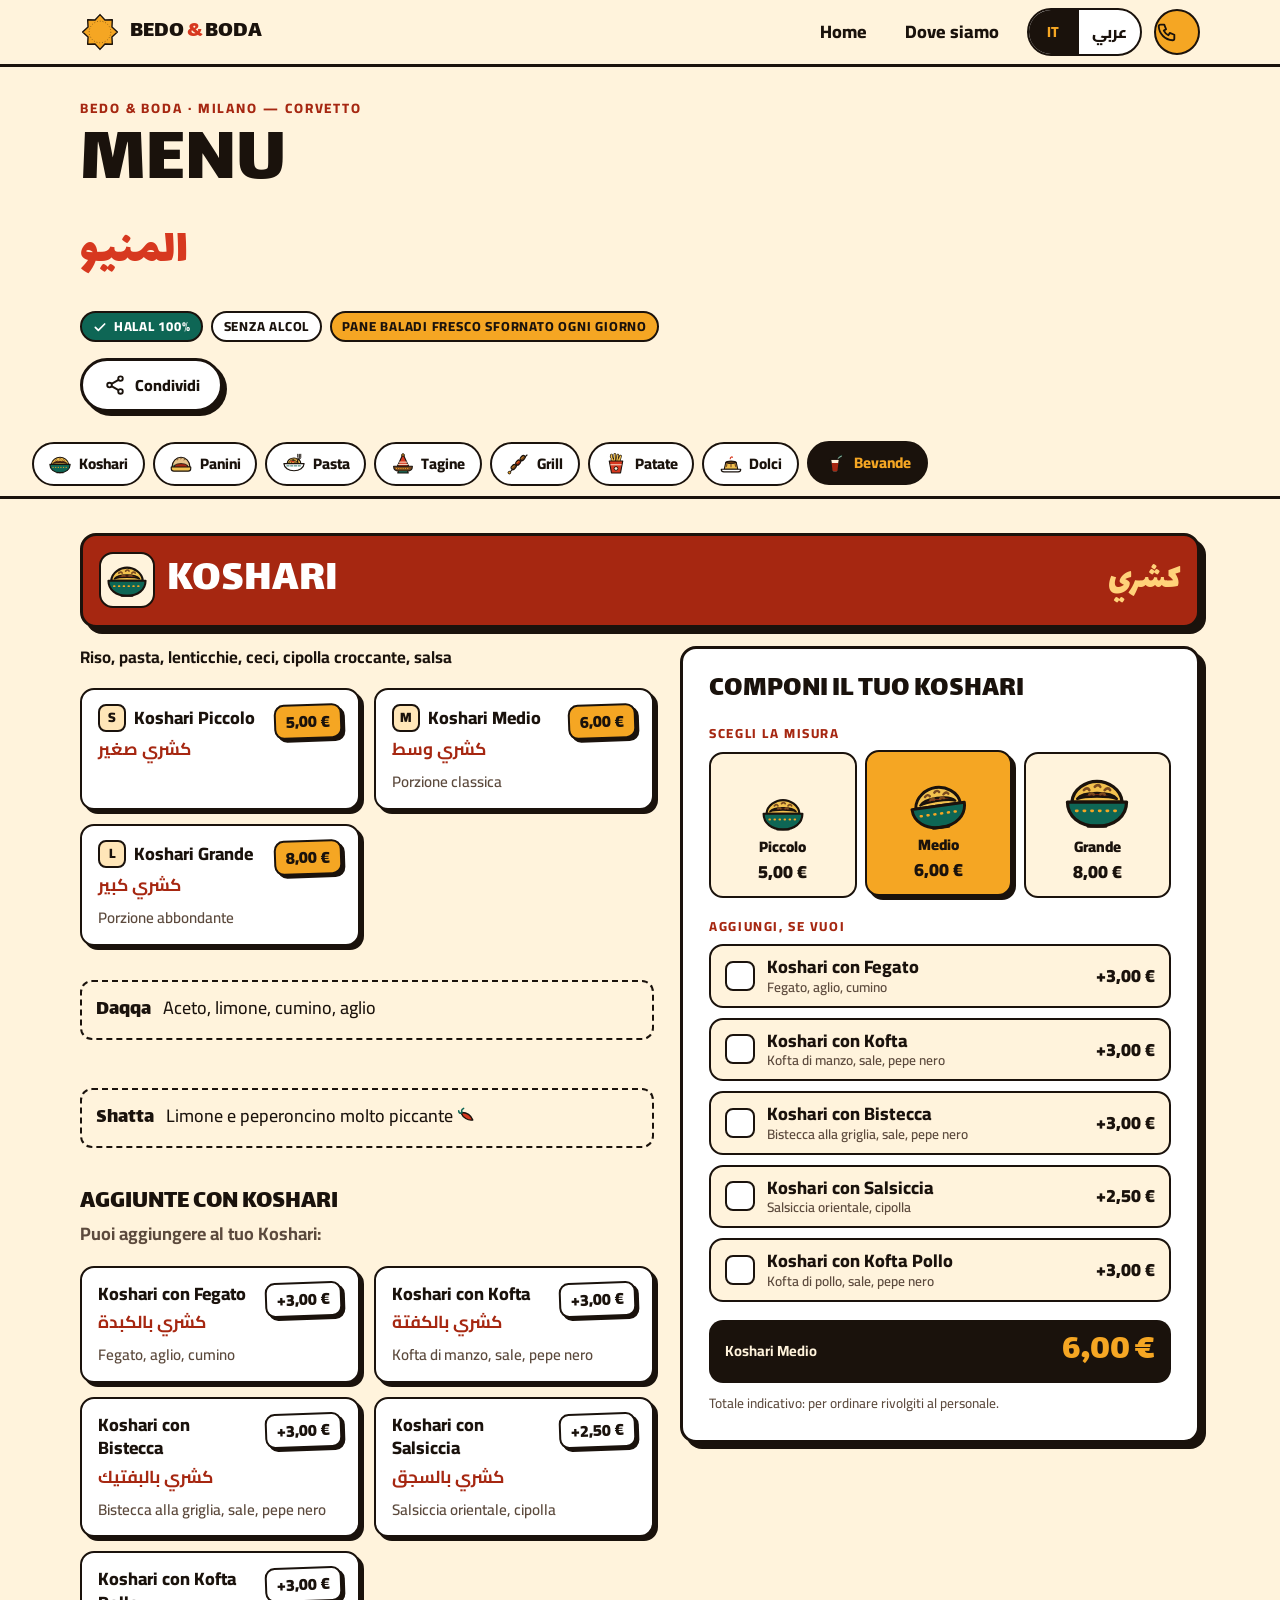
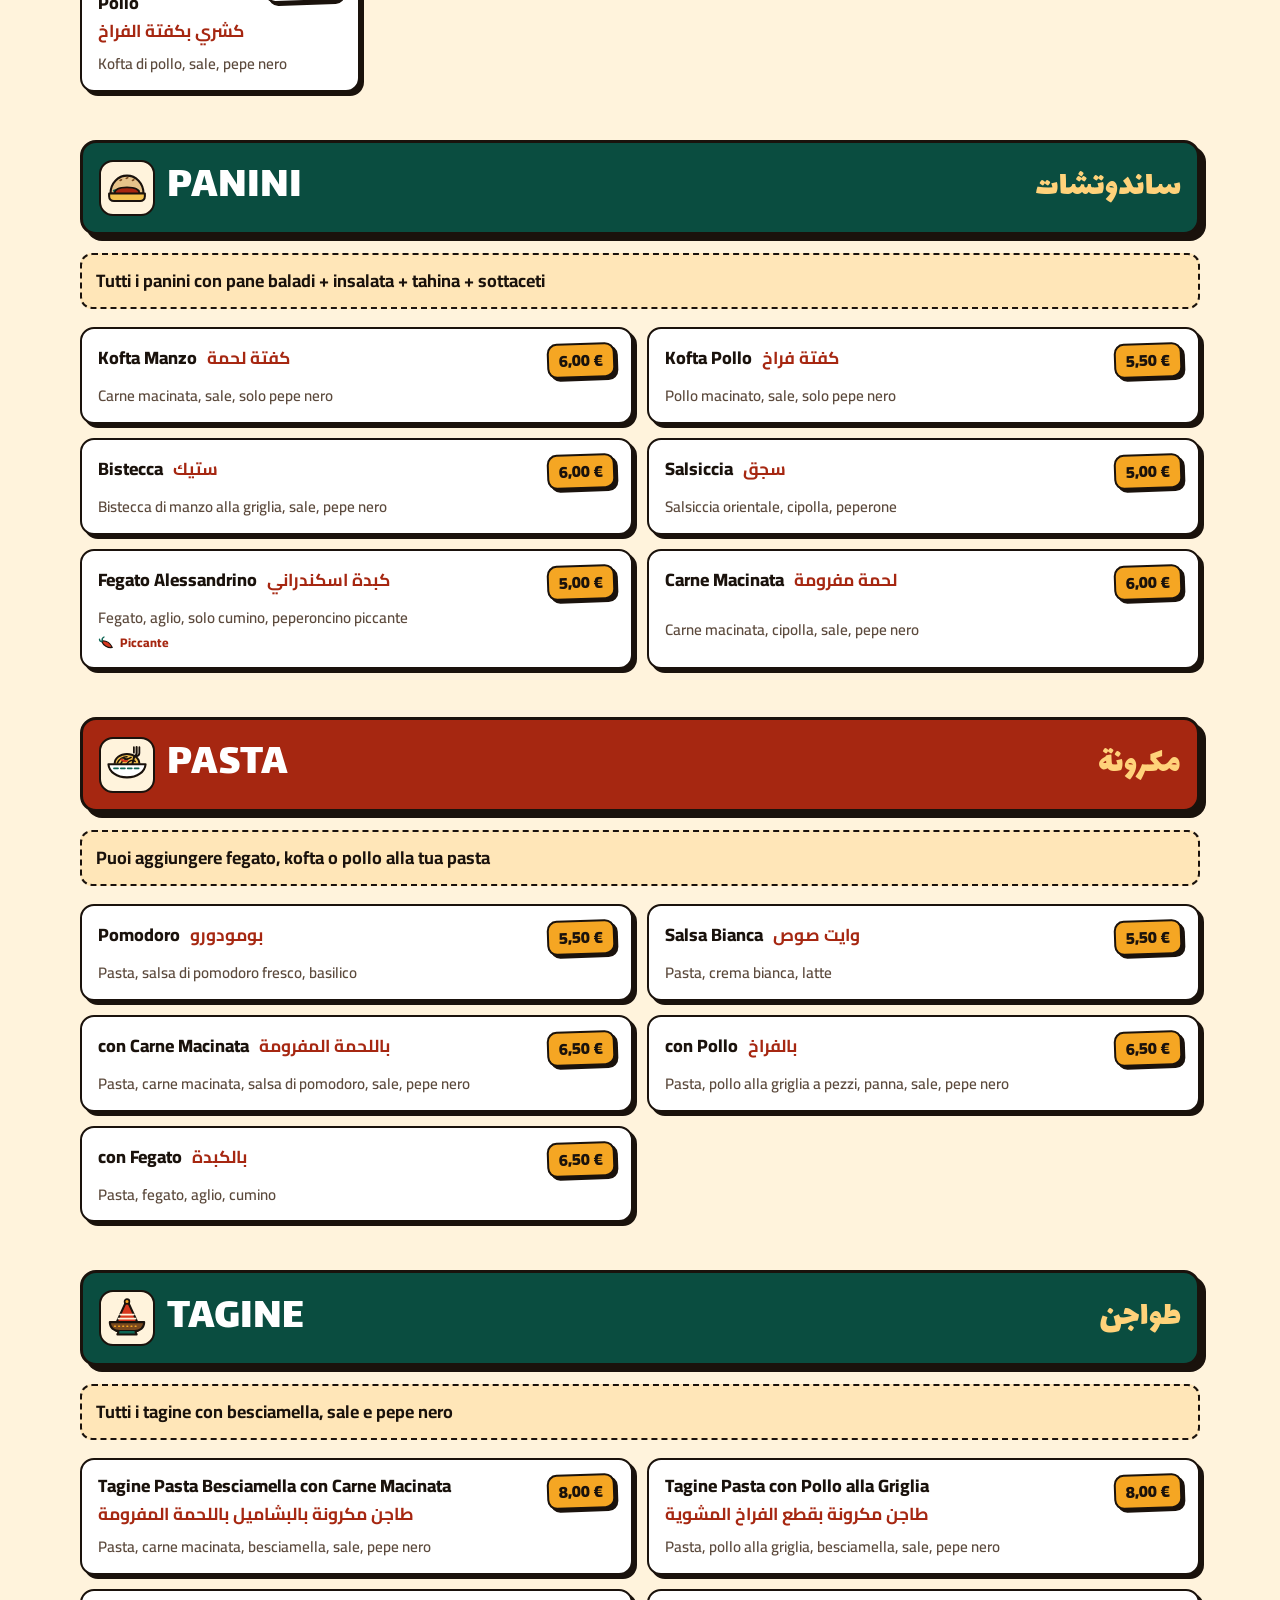
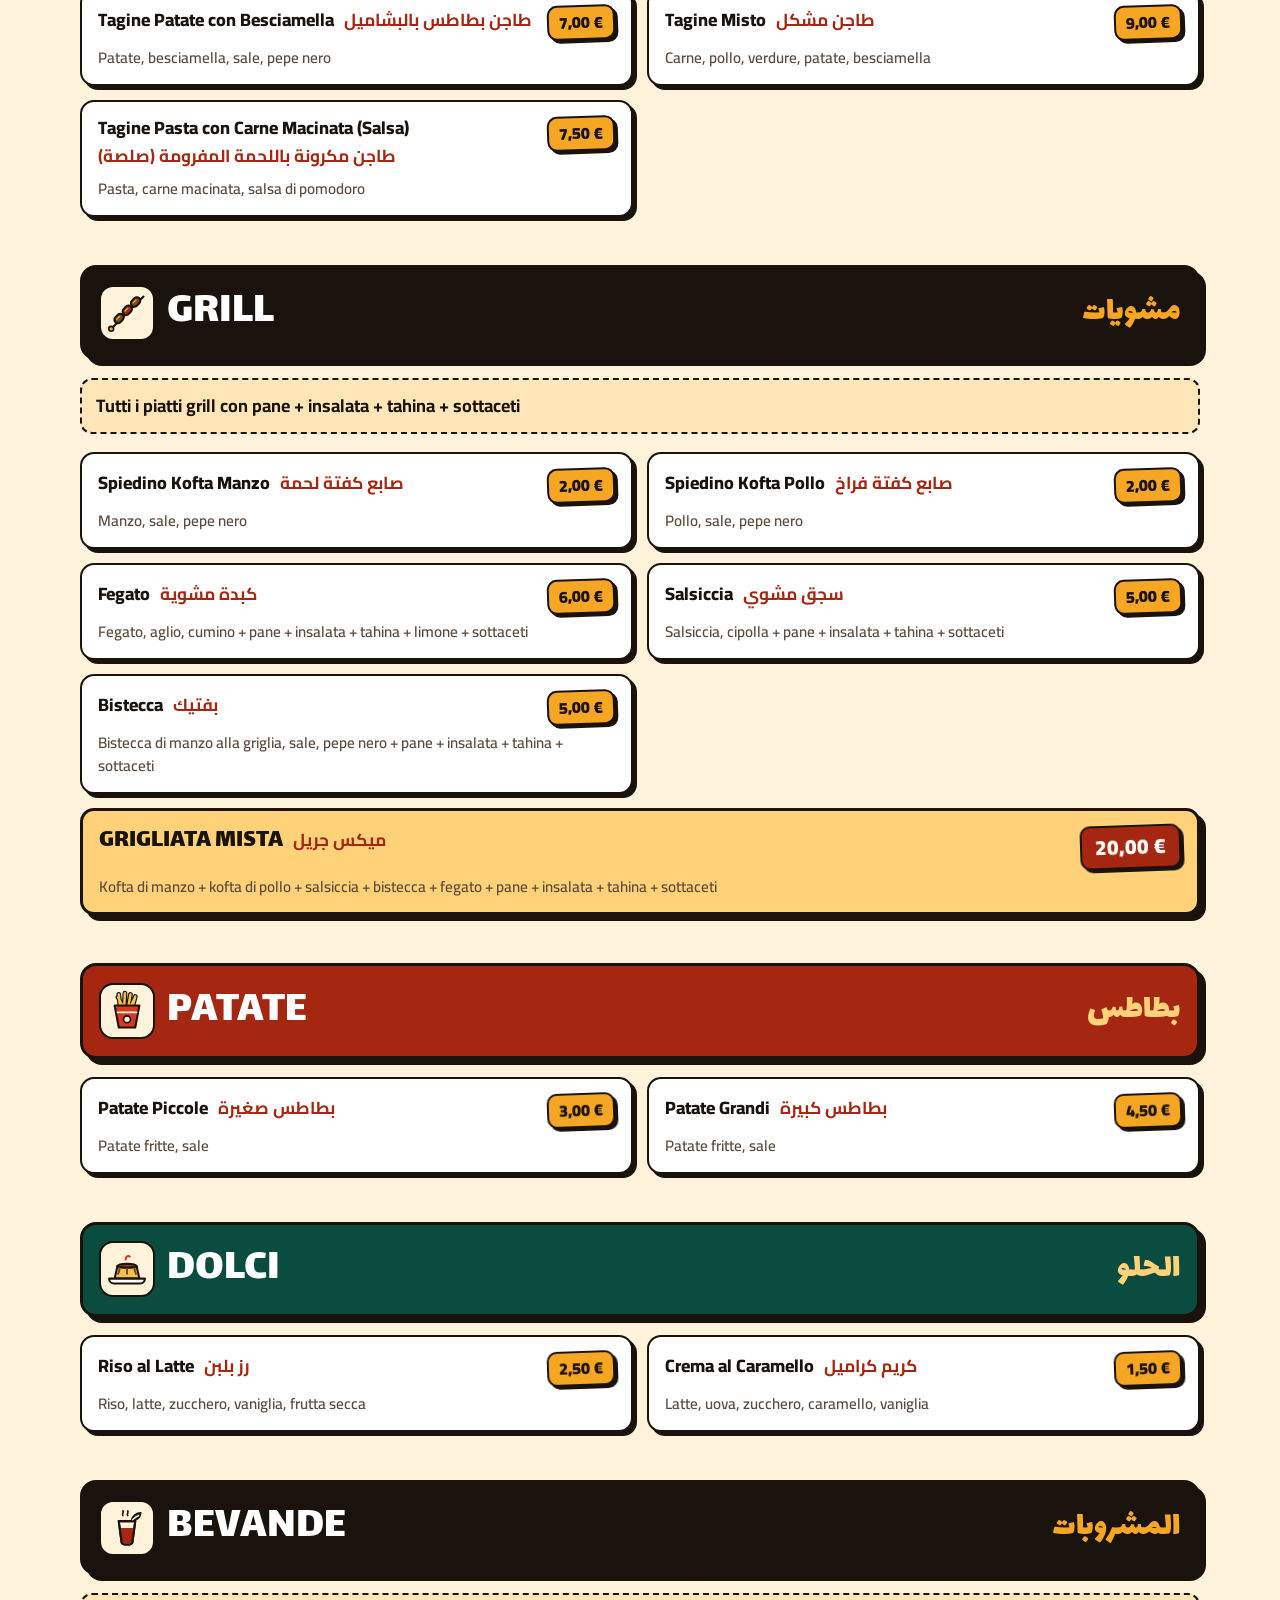
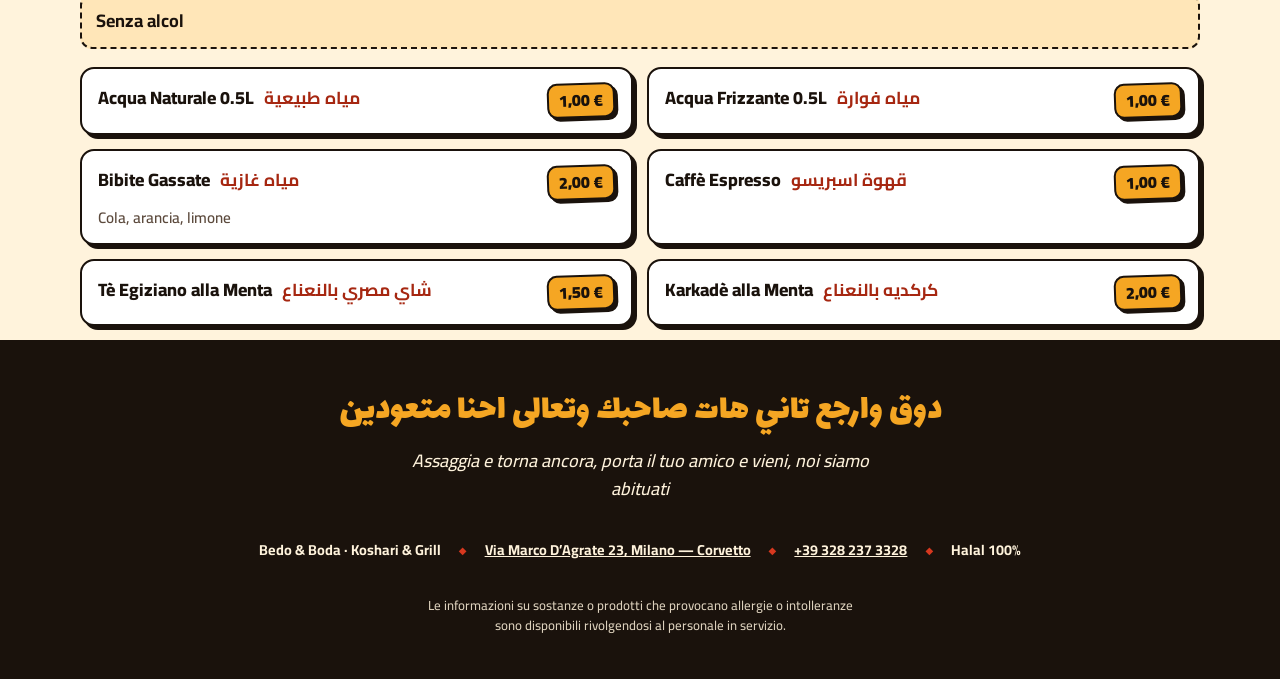
==== menu/index.html @ c7bbe5ae "Sito Bedo & Boda: home e menu digitale IT/AR Co-Authored-By: Claude Opus 5.5 <noreply@anthropic.com>" ====
<!doctype html>
<html lang="it" dir="ltr" data-titolo-it="Menu — Bedo &amp; Boda · Koshari &amp; Grill" data-titolo-ar="المنيو — Bedo &amp; Boda">
<head>
<meta charset="utf-8">
<meta name="viewport" content="width=device-width, initial-scale=1, viewport-fit=cover">
<title>Menu — Bedo &amp; Boda · Koshari &amp; Grill</title>
<meta name="description" content="Menu completo di Bedo &amp; Boda (Milano Corvetto) in italiano e arabo: koshari, panini, pasta, tagine, grill, dolci e bevande con i prezzi.">
<link rel="canonical" href="https://claudiuszy686.github.io/bedo-boda/menu/">
<meta name="theme-color" content="#FFF3DC">
<meta property="og:type" content="website">
<meta property="og:site_name" content="Bedo &amp; Boda">
<meta property="og:title" content="Menu — Bedo &amp; Boda · Koshari &amp; Grill">
<meta property="og:description" content="Menu completo di Bedo &amp; Boda (Milano Corvetto) in italiano e arabo: koshari, panini, pasta, tagine, grill, dolci e bevande con i prezzi.">
<meta property="og:url" content="https://claudiuszy686.github.io/bedo-boda/menu/">
<meta property="og:image" content="https://claudiuszy686.github.io/bedo-boda/assets/img/condivisione.png">
<meta property="og:image:width" content="1200">
<meta property="og:image:height" content="630">
<meta property="og:locale" content="it_IT">
<meta property="og:locale:alternate" content="ar_EG">
<meta name="twitter:card" content="summary_large_image">
<link rel="icon" href="../assets/img/favicon.svg" type="image/svg+xml">
<link rel="apple-touch-icon" href="../assets/img/apple-touch-icon.png">
<link rel="preload" href="../assets/font/lalezar-latin-400.woff2" as="font" type="font/woff2" crossorigin>
<link rel="preload" href="../assets/font/cairo-latin-400-900.woff2" as="font" type="font/woff2" crossorigin>
<link rel="stylesheet" href="../assets/css/font.css">
<link rel="stylesheet" href="../assets/css/stile.css">
<script>(function(d){var h=d.documentElement,l=null;try{l=new URLSearchParams(location.search).get('lang')}catch(e){}if(l!=='ar'&&l!=='it'){try{l=localStorage.getItem('bb-lingua')}catch(e){}}if(l!=='ar'&&l!=='it'){l=(navigator.language||'').slice(0,2)==='ar'?'ar':'it'}h.lang=l;h.dir=l==='ar'?'rtl':'ltr';if(!(window.matchMedia&&matchMedia('(prefers-reduced-motion: reduce)').matches)&&'IntersectionObserver' in window){h.classList.add('js-anim');setTimeout(function(){if(!window.__bbOk)h.classList.remove('js-anim')},2500)}})(document);</script>
<script src="../assets/js/sito.js" defer></script>
<script type="application/ld+json">{"@context":"https://schema.org","@type":"Menu","name":"Menu Bedo & Boda","url":"https://claudiuszy686.github.io/bedo-boda/menu/","inLanguage":["it","ar"],"hasMenuSection":[{"@type":"MenuSection","name":"Koshari","hasMenuItem":[{"@type":"MenuItem","name":"Koshari Piccolo","alternateName":"كشري صغير","suitableForDiet":"https://schema.org/HalalDiet","offers":{"@type":"Offer","price":"5.00","priceCurrency":"EUR"}},{"@type":"MenuItem","name":"Koshari Medio","alternateName":"كشري وسط","description":"Porzione classica","suitableForDiet":"https://schema.org/HalalDiet","offers":{"@type":"Offer","price":"6.00","priceCurrency":"EUR"}},{"@type":"MenuItem","name":"Koshari Grande","alternateName":"كشري كبير","description":"Porzione abbondante","suitableForDiet":"https://schema.org/HalalDiet","offers":{"@type":"Offer","price":"8.00","priceCurrency":"EUR"}},{"@type":"MenuItem","name":"Koshari con Fegato","alternateName":"كشري بالكبدة","description":"Fegato, aglio, cumino","suitableForDiet":"https://schema.org/HalalDiet","offers":{"@type":"Offer","price":"3.00","priceCurrency":"EUR"}},{"@type":"MenuItem","name":"Koshari con Kofta","alternateName":"كشري بالكفتة","description":"Kofta di manzo, sale, pepe nero","suitableForDiet":"https://schema.org/HalalDiet","offers":{"@type":"Offer","price":"3.00","priceCurrency":"EUR"}},{"@type":"MenuItem","name":"Koshari con Bistecca","alternateName":"كشري بالبفتيك","description":"Bistecca alla griglia, sale, pepe nero","suitableForDiet":"https://schema.org/HalalDiet","offers":{"@type":"Offer","price":"3.00","priceCurrency":"EUR"}},{"@type":"MenuItem","name":"Koshari con Salsiccia","alternateName":"كشري بالسجق","description":"Salsiccia orientale, cipolla","suitableForDiet":"https://schema.org/HalalDiet","offers":{"@type":"Offer","price":"2.50","priceCurrency":"EUR"}},{"@type":"MenuItem","name":"Koshari con Kofta Pollo","alternateName":"كشري بكفتة الفراخ","description":"Kofta di pollo, sale, pepe nero","suitableForDiet":"https://schema.org/HalalDiet","offers":{"@type":"Offer","price":"3.00","priceCurrency":"EUR"}}]},{"@type":"MenuSection","name":"Panini","hasMenuItem":[{"@type":"MenuItem","name":"Kofta Manzo","alternateName":"كفتة لحمة","description":"Carne macinata, sale, solo pepe nero","suitableForDiet":"https://schema.org/HalalDiet","offers":{"@type":"Offer","price":"6.00","priceCurrency":"EUR"}},{"@type":"MenuItem","name":"Kofta Pollo","alternateName":"كفتة فراخ","description":"Pollo macinato, sale, solo pepe nero","suitableForDiet":"https://schema.org/HalalDiet","offers":{"@type":"Offer","price":"5.50","priceCurrency":"EUR"}},{"@type":"MenuItem","name":"Bistecca","alternateName":"ستيك","description":"Bistecca di manzo alla griglia, sale, pepe nero","suitableForDiet":"https://schema.org/HalalDiet","offers":{"@type":"Offer","price":"6.00","priceCurrency":"EUR"}},{"@type":"MenuItem","name":"Salsiccia","alternateName":"سجق","description":"Salsiccia orientale, cipolla, peperone","suitableForDiet":"https://schema.org/HalalDiet","offers":{"@type":"Offer","price":"5.00","priceCurrency":"EUR"}},{"@type":"MenuItem","name":"Fegato Alessandrino","alternateName":"كبدة اسكندراني","description":"Fegato, aglio, solo cumino, peperoncino piccante","suitableForDiet":"https://schema.org/HalalDiet","offers":{"@type":"Offer","price":"5.00","priceCurrency":"EUR"}},{"@type":"MenuItem","name":"Carne Macinata","alternateName":"لحمة مفرومة","description":"Carne macinata, cipolla, sale, pepe nero","suitableForDiet":"https://schema.org/HalalDiet","offers":{"@type":"Offer","price":"6.00","priceCurrency":"EUR"}}]},{"@type":"MenuSection","name":"Pasta","hasMenuItem":[{"@type":"MenuItem","name":"Pomodoro","alternateName":"بومودورو","description":"Pasta, salsa di pomodoro fresco, basilico","suitableForDiet":"https://schema.org/HalalDiet","offers":{"@type":"Offer","price":"5.50","priceCurrency":"EUR"}},{"@type":"MenuItem","name":"Salsa Bianca","alternateName":"وايت صوص","description":"Pasta, crema bianca, latte","suitableForDiet":"https://schema.org/HalalDiet","offers":{"@type":"Offer","price":"5.50","priceCurrency":"EUR"}},{"@type":"MenuItem","name":"con Carne Macinata","alternateName":"باللحمة المفرومة","description":"Pasta, carne macinata, salsa di pomodoro, sale, pepe nero","suitableForDiet":"https://schema.org/HalalDiet","offers":{"@type":"Offer","price":"6.50","priceCurrency":"EUR"}},{"@type":"MenuItem","name":"con Pollo","alternateName":"بالفراخ","description":"Pasta, pollo alla griglia a pezzi, panna, sale, pepe nero","suitableForDiet":"https://schema.org/HalalDiet","offers":{"@type":"Offer","price":"6.50","priceCurrency":"EUR"}},{"@type":"MenuItem","name":"con Fegato","alternateName":"بالكبدة","description":"Pasta, fegato, aglio, cumino","suitableForDiet":"https://schema.org/HalalDiet","offers":{"@type":"Offer","price":"6.50","priceCurrency":"EUR"}}]},{"@type":"MenuSection","name":"Tagine","hasMenuItem":[{"@type":"MenuItem","name":"Tagine Pasta Besciamella con Carne Macinata","alternateName":"طاجن مكرونة بالبشاميل باللحمة المفرومة","description":"Pasta, carne macinata, besciamella, sale, pepe nero","suitableForDiet":"https://schema.org/HalalDiet","offers":{"@type":"Offer","price":"8.00","priceCurrency":"EUR"}},{"@type":"MenuItem","name":"Tagine Pasta con Pollo alla Griglia","alternateName":"طاجن مكرونة بقطع الفراخ المشوية","description":"Pasta, pollo alla griglia, besciamella, sale, pepe nero","suitableForDiet":"https://schema.org/HalalDiet","offers":{"@type":"Offer","price":"8.00","priceCurrency":"EUR"}},{"@type":"MenuItem","name":"Tagine Patate con Besciamella","alternateName":"طاجن بطاطس بالبشاميل","description":"Patate, besciamella, sale, pepe nero","suitableForDiet":"https://schema.org/HalalDiet","offers":{"@type":"Offer","price":"7.00","priceCurrency":"EUR"}},{"@type":"MenuItem","name":"Tagine Misto","alternateName":"طاجن مشكل","description":"Carne, pollo, verdure, patate, besciamella","suitableForDiet":"https://schema.org/HalalDiet","offers":{"@type":"Offer","price":"9.00","priceCurrency":"EUR"}},{"@type":"MenuItem","name":"Tagine Pasta con Carne Macinata (Salsa)","alternateName":"طاجن مكرونة باللحمة المفرومة (صلصة)","description":"Pasta, carne macinata, salsa di pomodoro","suitableForDiet":"https://schema.org/HalalDiet","offers":{"@type":"Offer","price":"7.50","priceCurrency":"EUR"}}]},{"@type":"MenuSection","name":"Grill","hasMenuItem":[{"@type":"MenuItem","name":"Spiedino Kofta Manzo","alternateName":"صابع كفتة لحمة","description":"Manzo, sale, pepe nero","suitableForDiet":"https://schema.org/HalalDiet","offers":{"@type":"Offer","price":"2.00","priceCurrency":"EUR"}},{"@type":"MenuItem","name":"Spiedino Kofta Pollo","alternateName":"صابع كفتة فراخ","description":"Pollo, sale, pepe nero","suitableForDiet":"https://schema.org/HalalDiet","offers":{"@type":"Offer","price":"2.00","priceCurrency":"EUR"}},{"@type":"MenuItem","name":"Fegato","alternateName":"كبدة مشوية","description":"Fegato, aglio, cumino + pane + insalata + tahina + limone + sottaceti","suitableForDiet":"https://schema.org/HalalDiet","offers":{"@type":"Offer","price":"6.00","priceCurrency":"EUR"}},{"@type":"MenuItem","name":"Salsiccia","alternateName":"سجق مشوي","description":"Salsiccia, cipolla + pane + insalata + tahina + sottaceti","suitableForDiet":"https://schema.org/HalalDiet","offers":{"@type":"Offer","price":"5.00","priceCurrency":"EUR"}},{"@type":"MenuItem","name":"Bistecca","alternateName":"بفتيك","description":"Bistecca di manzo alla griglia, sale, pepe nero + pane + insalata + tahina + sottaceti","suitableForDiet":"https://schema.org/HalalDiet","offers":{"@type":"Offer","price":"5.00","priceCurrency":"EUR"}},{"@type":"MenuItem","name":"Grigliata Mista","alternateName":"ميكس جريل","description":"Kofta di manzo + kofta di pollo + salsiccia + bistecca + fegato + pane + insalata + tahina + sottaceti","suitableForDiet":"https://schema.org/HalalDiet","offers":{"@type":"Offer","price":"20.00","priceCurrency":"EUR"}}]},{"@type":"MenuSection","name":"Patate","hasMenuItem":[{"@type":"MenuItem","name":"Patate Piccole","alternateName":"بطاطس صغيرة","description":"Patate fritte, sale","suitableForDiet":"https://schema.org/HalalDiet","offers":{"@type":"Offer","price":"3.00","priceCurrency":"EUR"}},{"@type":"MenuItem","name":"Patate Grandi","alternateName":"بطاطس كبيرة","description":"Patate fritte, sale","suitableForDiet":"https://schema.org/HalalDiet","offers":{"@type":"Offer","price":"4.50","priceCurrency":"EUR"}}]},{"@type":"MenuSection","name":"Dolci","hasMenuItem":[{"@type":"MenuItem","name":"Riso al Latte","alternateName":"رز بلبن","description":"Riso, latte, zucchero, vaniglia, frutta secca","suitableForDiet":"https://schema.org/HalalDiet","offers":{"@type":"Offer","price":"2.50","priceCurrency":"EUR"}},{"@type":"MenuItem","name":"Crema al Caramello","alternateName":"كريم كراميل","description":"Latte, uova, zucchero, caramello, vaniglia","suitableForDiet":"https://schema.org/HalalDiet","offers":{"@type":"Offer","price":"1.50","priceCurrency":"EUR"}}]},{"@type":"MenuSection","name":"Bevande","hasMenuItem":[{"@type":"MenuItem","name":"Acqua Naturale 0.5L","alternateName":"مياه طبيعية","suitableForDiet":"https://schema.org/HalalDiet","offers":{"@type":"Offer","price":"1.00","priceCurrency":"EUR"}},{"@type":"MenuItem","name":"Acqua Frizzante 0.5L","alternateName":"مياه فوارة","suitableForDiet":"https://schema.org/HalalDiet","offers":{"@type":"Offer","price":"1.00","priceCurrency":"EUR"}},{"@type":"MenuItem","name":"Bibite Gassate","alternateName":"مياه غازية","description":"Cola, arancia, limone","suitableForDiet":"https://schema.org/HalalDiet","offers":{"@type":"Offer","price":"2.00","priceCurrency":"EUR"}},{"@type":"MenuItem","name":"Caffè Espresso","alternateName":"قهوة اسبريسو","suitableForDiet":"https://schema.org/HalalDiet","offers":{"@type":"Offer","price":"1.00","priceCurrency":"EUR"}},{"@type":"MenuItem","name":"Tè Egiziano alla Menta","alternateName":"شاي مصري بالنعناع","suitableForDiet":"https://schema.org/HalalDiet","offers":{"@type":"Offer","price":"1.50","priceCurrency":"EUR"}},{"@type":"MenuItem","name":"Karkadè alla Menta","alternateName":"كركديه بالنعناع","suitableForDiet":"https://schema.org/HalalDiet","offers":{"@type":"Offer","price":"2.00","priceCurrency":"EUR"}}]}]}</script>
</head>
<body>
<a class="salta" href="#contenuto"><span data-solo="it">Vai al contenuto</span><span data-solo="ar" lang="ar">انتقل للمحتوى</span></a>
<svg xmlns="http://www.w3.org/2000/svg" style="display:none" aria-hidden="true">
  <symbol id="i-ciotola" viewBox="0 0 64 64">
    <path d="M9 33c1-12 13-19 23-19s22 7 23 19z" fill="#F2C14E" stroke="#1A120C" stroke-width="3" stroke-linejoin="round"/>
    <path d="M14 30c5-7 31-7 36 0-7-3-29-3-36 0z" fill="#D7381F" stroke="#1A120C" stroke-width="2.4" stroke-linejoin="round"/>
    <path d="M20 22c2-2 4-2 5 0M30 19c2-2 4-2 5 0M39 22c2-2 4-2 5 0M25 26c1.5-1.5 3-1.5 4 0M35 26c1.5-1.5 3-1.5 4 0" fill="none" stroke="#7A4A1F" stroke-width="2.4" stroke-linecap="round"/>
    <path d="M5 33h54c0 13-11 22-27 22S5 46 5 33z" fill="#0E6655" stroke="#1A120C" stroke-width="3" stroke-linejoin="round"/>
    <path d="M13 41h38" stroke="#F5A623" stroke-width="2.6" stroke-linecap="round" stroke-dasharray="1 6"/>
    <path d="M24 55h16" stroke="#1A120C" stroke-width="3" stroke-linecap="round"/>
  </symbol>
  <symbol id="i-spiedino" viewBox="0 0 64 64">
    <path d="M8 56L56 8" stroke="#1A120C" stroke-width="3" stroke-linecap="round"/>
    <rect x="13" y="35" width="15" height="10" rx="5" transform="rotate(-45 20.5 40)" fill="#7A4A1F" stroke="#1A120C" stroke-width="3"/>
    <rect x="25" y="23" width="15" height="10" rx="5" transform="rotate(-45 32.5 28)" fill="#A62711" stroke="#1A120C" stroke-width="3"/>
    <rect x="37" y="11" width="15" height="10" rx="5" transform="rotate(-45 44.5 16)" fill="#7A4A1F" stroke="#1A120C" stroke-width="3"/>
    <path d="M17 41l4-4M29 29l4-4M41 17l4-4" stroke="#F5A623" stroke-width="2" stroke-linecap="round"/>
    <circle cx="9" cy="55" r="3.5" fill="#F5A623" stroke="#1A120C" stroke-width="2.4"/>
  </symbol>
  <symbol id="i-tagine" viewBox="0 0 64 64">
    <path d="M32 8c2 0 3 2 3 4l12 26H17l12-26c0-2 1-4 3-4z" fill="#D7381F" stroke="#1A120C" stroke-width="3" stroke-linejoin="round"/>
    <circle cx="32" cy="8" r="3.5" fill="#F5A623" stroke="#1A120C" stroke-width="2.4"/>
    <path d="M22 27h20M19.5 33h25" stroke="#FFF3DC" stroke-width="2.4" stroke-linecap="round"/>
    <path d="M7 38h50c0 8-6 13-14 13H21C13 51 7 46 7 38z" fill="#7A4A1F" stroke="#1A120C" stroke-width="3" stroke-linejoin="round"/>
    <path d="M14 44h36" stroke="#F5A623" stroke-width="2.4" stroke-linecap="round" stroke-dasharray="1 5"/>
    <path d="M20 51l-2 5h28l-2-5" fill="#0E6655" stroke="#1A120C" stroke-width="3" stroke-linejoin="round"/>
  </symbol>
  <symbol id="i-panino" viewBox="0 0 64 64">
    <path d="M8 40c0-15 11-26 24-26s24 11 24 26z" fill="#E6C38A" stroke="#1A120C" stroke-width="3" stroke-linejoin="round"/>
    <path d="M13 36c3-2 6 2 9 0s6 2 9 0 6 2 9 0 6 2 9 0" fill="none" stroke="#0E6655" stroke-width="3.2" stroke-linecap="round"/>
    <path d="M14 40c0-6 8-9 18-9s18 3 18 9" fill="#A62711" stroke="#1A120C" stroke-width="2.4"/>
    <path d="M6 40h52v4c0 4-3 7-7 7H13c-4 0-7-3-7-7z" fill="#F2C14E" stroke="#1A120C" stroke-width="3" stroke-linejoin="round"/>
    <path d="M22 21l2-1M31 18l2-1M40 21l2-1" stroke="#7A4A1F" stroke-width="2.4" stroke-linecap="round"/>
  </symbol>
  <symbol id="i-pasta" viewBox="0 0 64 64">
    <path d="M14 30c0-8 8-14 18-14s18 6 18 14" fill="#F2C14E" stroke="#1A120C" stroke-width="3"/>
    <path d="M18 29c3-6 8-9 14-9M23 30c2-4 6-6 10-6M32 30c3-5 9-6 12-3M27 22c4 2 8 1 11-1" fill="none" stroke="#1A120C" stroke-width="2.2" stroke-linecap="round"/>
    <path d="M24 24c2 2 5 3 8 2" fill="none" stroke="#D7381F" stroke-width="3" stroke-linecap="round"/>
    <path d="M46 6v9c0 2.5-1.6 4-3.5 4.5L40 30" fill="none" stroke="#1A120C" stroke-width="3" stroke-linecap="round" stroke-linejoin="round"/>
    <path d="M42 6v8M50 6v8.5c0 2.6-1.8 4.3-4 5" fill="none" stroke="#1A120C" stroke-width="2.6" stroke-linecap="round"/>
    <path d="M5 31h54c-1 11-12 19-27 19S6 42 5 31z" fill="#FFFFFF" stroke="#1A120C" stroke-width="3" stroke-linejoin="round"/>
    <path d="M13 37h38" stroke="#0E6655" stroke-width="2.4" stroke-linecap="round" stroke-dasharray="6 4"/>
  </symbol>
  <symbol id="i-patate" viewBox="0 0 64 64">
    <path d="M22 26l-2-18M28 25l1-19M34 25l3-17M40 26l4-15M26 26l-7-14M37 26l6-12" stroke="#1A120C" stroke-width="7" stroke-linecap="round"/>
    <path d="M22 26l-2-18M28 25l1-19M34 25l3-17M40 26l4-15M26 26l-7-14M37 26l6-12" stroke="#F2C14E" stroke-width="3.6" stroke-linecap="round"/>
    <path d="M14 24h36l-6 32H20z" fill="#D7381F" stroke="#1A120C" stroke-width="3" stroke-linejoin="round"/>
    <path d="M18 34h28" stroke="#FFF3DC" stroke-width="2.4" stroke-linecap="round"/>
    <circle cx="32" cy="44" r="5" fill="#FFF3DC" stroke="#1A120C" stroke-width="2.4"/>
  </symbol>
  <symbol id="i-dolce" viewBox="0 0 64 64">
    <path d="M14 46l4-18h28l4 18z" fill="#F2C14E" stroke="#1A120C" stroke-width="3" stroke-linejoin="round"/>
    <path d="M18 28c2-5 26-5 28 0-6 3-22 3-28 0z" fill="#7A4A1F" stroke="#1A120C" stroke-width="3" stroke-linejoin="round"/>
    <path d="M21 31c0 5-1 7-2 8M43 31c0 4 1 6 2 8M32 32v7" fill="none" stroke="#7A4A1F" stroke-width="3" stroke-linecap="round"/>
    <path d="M6 46h52c0 4-3 7-7 7H13c-4 0-7-3-7-7z" fill="#FFFFFF" stroke="#1A120C" stroke-width="3" stroke-linejoin="round"/>
    <path d="M30 18c0-4 4-6 6-4" fill="none" stroke="#D7381F" stroke-width="3" stroke-linecap="round"/>
  </symbol>
  <symbol id="i-te" viewBox="0 0 64 64">
    <path d="M20 22h24l-4 30c0 2-2 4-4 4h-8c-2 0-4-2-4-4z" fill="#FFF3DC" stroke="#1A120C" stroke-width="3" stroke-linejoin="round"/>
    <path d="M22 32h20l-2.6 19.5c-.3 1.5-1.6 2.5-3 2.5h-8.8c-1.4 0-2.7-1-3-2.5z" fill="#A62711"/>
    <path d="M20 22h24l-4 30c0 2-2 4-4 4h-8c-2 0-4-2-4-4z" fill="none" stroke="#1A120C" stroke-width="3" stroke-linejoin="round"/>
    <path d="M38 22c2-8 8-12 14-12-1 7-6 11-14 12z" fill="#0E6655" stroke="#1A120C" stroke-width="2.6" stroke-linejoin="round"/>
    <path d="M40 20c3-3 6-5 9-6" stroke="#FFF3DC" stroke-width="1.8" stroke-linecap="round"/>
    <path d="M26 14c-2-3 2-4 0-7M33 14c-2-3 2-4 0-7" fill="none" stroke="#1A120C" stroke-width="2.4" stroke-linecap="round"/>
  </symbol>
  <symbol id="i-pane" viewBox="0 0 64 64">
    <ellipse cx="32" cy="36" rx="25" ry="15" fill="#E6C38A" stroke="#1A120C" stroke-width="3"/>
    <path d="M13 32c6-8 32-8 38 0" fill="none" stroke="#B5651D" stroke-width="3" stroke-linecap="round"/>
    <path d="M20 38l2 1M29 41l2 1M38 38l2 1M44 42l2 1M24 44l2 1" stroke="#7A4A1F" stroke-width="2.6" stroke-linecap="round"/>
    <path d="M14 18c-1-3 2-4 1-7M22 15c-1-3 2-4 1-7" fill="none" stroke="#1A120C" stroke-width="2.4" stroke-linecap="round"/>
  </symbol>
  <symbol id="i-bibita" viewBox="0 0 64 64">
    <path d="M22 18h20l-3 38H25z" fill="#0E6655" stroke="#1A120C" stroke-width="3" stroke-linejoin="round"/>
    <path d="M24 30h16" stroke="#F5A623" stroke-width="4"/>
    <path d="M26 8h12v10H26z" fill="#FFF3DC" stroke="#1A120C" stroke-width="3" stroke-linejoin="round"/>
    <circle cx="31" cy="42" r="2" fill="#FFF3DC"/><circle cx="35" cy="48" r="1.6" fill="#FFF3DC"/>
  </symbol>
  <symbol id="i-stella" viewBox="0 0 100 100">
    <path d="M50 6.5L62.4 20.1 80.8 19.2 79.9 37.6 93.5 50 79.9 62.4 80.8 80.8 62.4 79.9 50 93.5 37.6 79.9 19.2 80.8 20.1 62.4 6.5 50 20.1 37.6 19.2 19.2 37.6 20.1z" fill="currentColor" stroke="#1A120C" stroke-width="3.5" stroke-linejoin="round"/>
    <circle cx="50" cy="50" r="27" fill="none" stroke="#1A120C" stroke-width="2.4" stroke-dasharray="2 5" opacity=".55"/>
  </symbol>
  <symbol id="i-peperoncino" viewBox="0 0 24 24">
    <path d="M6 9c4 0 10 2 13 9-6 1-12-3-14-8z" fill="#D7381F" stroke="#1A120C" stroke-width="1.6" stroke-linejoin="round"/>
    <path d="M6 9c-1-2 0-4 2-5M5 10c-2 0-3-1-3-3" fill="none" stroke="#0E6655" stroke-width="1.8" stroke-linecap="round"/>
  </symbol>
  <symbol id="u-tel" viewBox="0 0 24 24"><path d="M5 4h4l2 5-2.5 1.5a11 11 0 0 0 5 5L15 13l5 2v4a2 2 0 0 1-2 2A16 16 0 0 1 3 6a2 2 0 0 1 2-2" fill="none" stroke="currentColor" stroke-width="2" stroke-linejoin="round"/></symbol>
  <symbol id="u-pin" viewBox="0 0 24 24"><path d="M12 21s-7-6.5-7-12a7 7 0 0 1 14 0c0 5.5-7 12-7 12z" fill="none" stroke="currentColor" stroke-width="2" stroke-linejoin="round"/><circle cx="12" cy="9" r="2.6" fill="none" stroke="currentColor" stroke-width="2"/></symbol>
  <symbol id="u-freccia" viewBox="0 0 24 24"><path d="M5 12h14M13 6l6 6-6 6" fill="none" stroke="currentColor" stroke-width="2.2" stroke-linecap="round" stroke-linejoin="round"/></symbol>
  <symbol id="u-menu" viewBox="0 0 24 24"><path d="M6 3h12v18H6zM9 8h6M9 12h6M9 16h4" fill="none" stroke="currentColor" stroke-width="2" stroke-linejoin="round" stroke-linecap="round"/></symbol>
  <symbol id="u-condividi" viewBox="0 0 24 24"><circle cx="18" cy="5" r="2.5" fill="none" stroke="currentColor" stroke-width="2"/><circle cx="6" cy="12" r="2.5" fill="none" stroke="currentColor" stroke-width="2"/><circle cx="18" cy="19" r="2.5" fill="none" stroke="currentColor" stroke-width="2"/><path d="M8.2 10.8l7.6-4.4M8.2 13.2l7.6 4.4" stroke="currentColor" stroke-width="2"/></symbol>
  <symbol id="u-su" viewBox="0 0 24 24"><path d="M12 19V5M6 11l6-6 6 6" fill="none" stroke="currentColor" stroke-width="2.2" stroke-linecap="round" stroke-linejoin="round"/></symbol>
  <symbol id="u-spunta" viewBox="0 0 24 24"><path d="M5 12.5l4.5 4.5L19 7.5" fill="none" stroke="currentColor" stroke-width="2.6" stroke-linecap="round" stroke-linejoin="round"/></symbol>
  <symbol id="u-piu" viewBox="0 0 24 24"><path d="M12 5v14M5 12h14" fill="none" stroke="currentColor" stroke-width="2.6" stroke-linecap="round"/></symbol>
</svg>

<header class="testata">
  <div class="contenitore testata__riga">
    <a class="marchio" href="../index.html" aria-label="Bedo &amp; Boda">
      <svg class="marchio__stella" aria-hidden="true" focusable="false"><use href="#i-stella"/></svg>
      <span class="marchio__nome" lang="it">Bedo <b>&amp;</b> Boda</span>
    </a>
    <nav class="testata__nav" aria-label="Menu principale"><a href="../index.html"><span data-solo="it">Home</span><span data-solo="ar" lang="ar">الرئيسية</span></a><a href="../index.html#dove"><span data-solo="it">Dove siamo</span><span data-solo="ar" lang="ar">مكاننا</span></a></nav>
    <div class="lingue" role="group" aria-label="Lingua / اللغة">
      <button type="button" data-lingua="it" aria-pressed="true" lang="it">IT</button>
      <button type="button" data-lingua="ar" aria-pressed="false" lang="ar">عربي</button>
    </div>
    <a class="testata__tel" href="tel:+393282373328" aria-label="Chiama +39 328 237 3328"><svg aria-hidden="true" focusable="false"><use href="#u-tel"/></svg></a>
  </div>
</header>
<main id="contenuto">
  <section class="menu-testa">
    <div class="contenitore">
      <p class="sopratitolo">Bedo &amp; Boda · Milano — Corvetto</p>
      <h1 class="titolo"><span data-solo="it">Menu</span><span data-solo="ar" lang="ar">المنيو</span><span class="sub"><span data-solo="it" lang="ar">المنيو</span><span data-solo="ar" lang="it">Menu</span></span></h1>
      <div class="menu-testa__badge">
        <span class="etichetta etichetta--verde"><svg aria-hidden="true" focusable="false"><use href="#u-spunta"/></svg><span data-solo="it">Halal 100%</span><span data-solo="ar" lang="ar">حلال ١٠٠٪</span></span>
        <span class="etichetta"><span data-solo="it">Senza alcol</span><span data-solo="ar" lang="ar">بدون كحول</span></span>
        <span class="etichetta etichetta--oro"><span data-solo="it">Pane baladi fresco sfornato ogni giorno</span><span data-solo="ar" lang="ar">عيش بلدي طازة مخبوز يومياً في الفرن</span></span>
      </div>
      <p class="menu-testa__azioni"><button type="button" class="bottone bottone--chiaro" data-condividi="https://claudiuszy686.github.io/bedo-boda/menu/"><svg aria-hidden="true" focusable="false"><use href="#u-condividi"/></svg><span data-solo="it">Condividi</span><span data-solo="ar" lang="ar">شارك</span></button></p>
    </div>
  </section>
  <nav class="schede-cat" aria-label="Categorie del menu">
    <div class="schede-cat__pista">
      <a href="#koshari"><svg aria-hidden="true" focusable="false"><use href="#i-ciotola"/></svg><span data-solo="it">Koshari</span><span data-solo="ar" lang="ar">كشري</span></a>
      <a href="#panini"><svg aria-hidden="true" focusable="false"><use href="#i-panino"/></svg><span data-solo="it">Panini</span><span data-solo="ar" lang="ar">ساندوتشات</span></a>
      <a href="#pasta"><svg aria-hidden="true" focusable="false"><use href="#i-pasta"/></svg><span data-solo="it">Pasta</span><span data-solo="ar" lang="ar">مكرونة</span></a>
      <a href="#tagine"><svg aria-hidden="true" focusable="false"><use href="#i-tagine"/></svg><span data-solo="it">Tagine</span><span data-solo="ar" lang="ar">طواجن</span></a>
      <a href="#grill"><svg aria-hidden="true" focusable="false"><use href="#i-spiedino"/></svg><span data-solo="it">Grill</span><span data-solo="ar" lang="ar">مشويات</span></a>
      <a href="#patate"><svg aria-hidden="true" focusable="false"><use href="#i-patate"/></svg><span data-solo="it">Patate</span><span data-solo="ar" lang="ar">بطاطس</span></a>
      <a href="#dolci"><svg aria-hidden="true" focusable="false"><use href="#i-dolce"/></svg><span data-solo="it">Dolci</span><span data-solo="ar" lang="ar">الحلو</span></a>
      <a href="#bevande"><svg aria-hidden="true" focusable="false"><use href="#i-te"/></svg><span data-solo="it">Bevande</span><span data-solo="ar" lang="ar">المشروبات</span></a>
    </div>
  </nav>
<section class="sezione" id="koshari" aria-labelledby="t-koshari">
  <div class="contenitore">
    <div class="sezione__testa rivela"><svg aria-hidden="true" focusable="false"><use href="#i-ciotola"/></svg><h2 id="t-koshari"><span data-solo="it">Koshari</span><span data-solo="ar" lang="ar">كشري</span></h2><span class="sub"><span data-solo="it" lang="ar">كشري</span><span data-solo="ar" lang="it">Koshari</span></span></div>
    <div class="koshari-griglia">
      <div>
        <p class="ingredienti rivela"><span data-solo="it">Riso, pasta, lenticchie, ceci, cipolla croccante, salsa</span><span data-solo="ar" lang="ar">رز، مكرونة، عدس، حمص، بصل محمر، صلصة</span></p>
        <ul class="voci">
        <li class="voce rivela" style="--i:0">
          <div class="voce__nomi"><h3 class="voce__nome"><span class="etichetta-taglia" aria-hidden="true">S</span><span data-solo="it">Koshari Piccolo</span><span data-solo="ar" lang="ar">كشري صغير</span></h3><span class="voce__altro"><span data-solo="it" lang="ar">كشري صغير</span><span data-solo="ar" lang="it">Koshari Piccolo</span></span></div>
          <span class="prezzo">5,00 €</span>
        </li>
        <li class="voce rivela" style="--i:1">
          <div class="voce__nomi"><h3 class="voce__nome"><span class="etichetta-taglia" aria-hidden="true">M</span><span data-solo="it">Koshari Medio</span><span data-solo="ar" lang="ar">كشري وسط</span></h3><span class="voce__altro"><span data-solo="it" lang="ar">كشري وسط</span><span data-solo="ar" lang="it">Koshari Medio</span></span></div>
          <span class="prezzo">6,00 €</span>
          <p class="voce__desc"><span data-solo="it">Porzione classica</span><span data-solo="ar" lang="ar">الحجم العادي</span></p>
        </li>
        <li class="voce rivela" style="--i:2">
          <div class="voce__nomi"><h3 class="voce__nome"><span class="etichetta-taglia" aria-hidden="true">L</span><span data-solo="it">Koshari Grande</span><span data-solo="ar" lang="ar">كشري كبير</span></h3><span class="voce__altro"><span data-solo="it" lang="ar">كشري كبير</span><span data-solo="ar" lang="it">Koshari Grande</span></span></div>
          <span class="prezzo">8,00 €</span>
          <p class="voce__desc"><span data-solo="it">Porzione abbondante</span><span data-solo="ar" lang="ar">حجم كبير</span></p>
        </li>
        </ul>
        <div class="condimenti">
          <p class="condimento rivela"><b><span data-solo="it">Daqqa</span><span data-solo="ar" lang="ar">الدقة</span></b> <span data-solo="it">Aceto, limone, cumino, aglio</span><span data-solo="ar" lang="ar">خل وليمون وكمون وثوم</span></p>
          <p class="condimento rivela"><b><span data-solo="it">Shatta</span><span data-solo="ar" lang="ar">الشطة</span></b> <span data-solo="it">Limone e peperoncino molto piccante</span><span data-solo="ar" lang="ar">ليمون وشطة حارة جداً</span> <svg aria-hidden="true" focusable="false"><use href="#i-peperoncino"/></svg></p>
        </div>
        <div class="koshari-extra">
          <h3><span data-solo="it">Aggiunte con Koshari</span><span data-solo="ar" lang="ar">إضافات مع الكشري</span></h3>
          <p class="invito"><span data-solo="it">Puoi aggiungere al tuo Koshari:</span><span data-solo="ar" lang="ar">تقدر تضيف للكشري:</span></p>
          <ul class="voci">
          <li class="voce rivela voce--aggiunta" style="--i:0">
          <div class="voce__nomi"><h3 class="voce__nome"><span data-solo="it">Koshari con Fegato</span><span data-solo="ar" lang="ar">كشري بالكبدة</span></h3><span class="voce__altro"><span data-solo="it" lang="ar">كشري بالكبدة</span><span data-solo="ar" lang="it">Koshari con Fegato</span></span></div>
          <span class="prezzo">+3,00 €</span>
          <p class="voce__desc"><span data-solo="it">Fegato, aglio, cumino</span><span data-solo="ar" lang="ar">كبدة، ثوم، كمون</span></p>
        </li>
          <li class="voce rivela voce--aggiunta" style="--i:1">
          <div class="voce__nomi"><h3 class="voce__nome"><span data-solo="it">Koshari con Kofta</span><span data-solo="ar" lang="ar">كشري بالكفتة</span></h3><span class="voce__altro"><span data-solo="it" lang="ar">كشري بالكفتة</span><span data-solo="ar" lang="it">Koshari con Kofta</span></span></div>
          <span class="prezzo">+3,00 €</span>
          <p class="voce__desc"><span data-solo="it">Kofta di manzo, sale, pepe nero</span><span data-solo="ar" lang="ar">كفتة لحمة، ملح، فلفل اسود</span></p>
        </li>
          <li class="voce rivela voce--aggiunta" style="--i:2">
          <div class="voce__nomi"><h3 class="voce__nome"><span data-solo="it">Koshari con Bistecca</span><span data-solo="ar" lang="ar">كشري بالبفتيك</span></h3><span class="voce__altro"><span data-solo="it" lang="ar">كشري بالبفتيك</span><span data-solo="ar" lang="it">Koshari con Bistecca</span></span></div>
          <span class="prezzo">+3,00 €</span>
          <p class="voce__desc"><span data-solo="it">Bistecca alla griglia, sale, pepe nero</span><span data-solo="ar" lang="ar">بفتيك مشوي، ملح، فلفل اسود</span></p>
        </li>
          <li class="voce rivela voce--aggiunta" style="--i:3">
          <div class="voce__nomi"><h3 class="voce__nome"><span data-solo="it">Koshari con Salsiccia</span><span data-solo="ar" lang="ar">كشري بالسجق</span></h3><span class="voce__altro"><span data-solo="it" lang="ar">كشري بالسجق</span><span data-solo="ar" lang="it">Koshari con Salsiccia</span></span></div>
          <span class="prezzo">+2,50 €</span>
          <p class="voce__desc"><span data-solo="it">Salsiccia orientale, cipolla</span><span data-solo="ar" lang="ar">سجق شرقي، بصل</span></p>
        </li>
          <li class="voce rivela voce--aggiunta" style="--i:4">
          <div class="voce__nomi"><h3 class="voce__nome"><span data-solo="it">Koshari con Kofta Pollo</span><span data-solo="ar" lang="ar">كشري بكفتة الفراخ</span></h3><span class="voce__altro"><span data-solo="it" lang="ar">كشري بكفتة الفراخ</span><span data-solo="ar" lang="it">Koshari con Kofta Pollo</span></span></div>
          <span class="prezzo">+3,00 €</span>
          <p class="voce__desc"><span data-solo="it">Kofta di pollo, sale, pepe nero</span><span data-solo="ar" lang="ar">كفتة فراخ، ملح، فلفل اسود</span></p>
        </li>
          </ul>
        </div>
      </div>
      <div class="componi scheda" id="componi" hidden>
        <h3><span data-solo="it">Componi il tuo koshari</span><span data-solo="ar" lang="ar">اختار طبق الكشري بتاعك</span></h3>
        <p class="componi__passo" id="passo-taglia"><span data-solo="it">Scegli la misura</span><span data-solo="ar" lang="ar">اختار الحجم</span></p>
        <div class="taglie" role="radiogroup" aria-labelledby="passo-taglia">
          <div class="taglia" data-t="S"><input type="radio" name="taglia" id="c-koshari-piccolo" value="500" data-it="Koshari Piccolo" data-ar="كشري صغير"><label for="c-koshari-piccolo"><svg aria-hidden="true" focusable="false"><use href="#i-ciotola"/></svg><b><span data-solo="it">Piccolo</span><span data-solo="ar" lang="ar">صغير</span></b><span>5,00 €</span></label></div>
          <div class="taglia" data-t="M"><input type="radio" name="taglia" id="c-koshari-medio" value="600" data-it="Koshari Medio" data-ar="كشري وسط" checked><label for="c-koshari-medio"><svg aria-hidden="true" focusable="false"><use href="#i-ciotola"/></svg><b><span data-solo="it">Medio</span><span data-solo="ar" lang="ar">وسط</span></b><span>6,00 €</span></label></div>
          <div class="taglia" data-t="L"><input type="radio" name="taglia" id="c-koshari-grande" value="800" data-it="Koshari Grande" data-ar="كشري كبير"><label for="c-koshari-grande"><svg aria-hidden="true" focusable="false"><use href="#i-ciotola"/></svg><b><span data-solo="it">Grande</span><span data-solo="ar" lang="ar">كبير</span></b><span>8,00 €</span></label></div>
        </div>
        <p class="componi__passo"><span data-solo="it">Aggiungi, se vuoi</span><span data-solo="ar" lang="ar">زوّد لو حابب</span></p>
        <div class="aggiunte">
          <div class="aggiunta"><input type="checkbox" name="aggiunta" id="c-agg-fegato" value="300" data-breve-it="Fegato" data-breve-ar="بالكبدة"><label for="c-agg-fegato"><span class="casella"><svg aria-hidden="true" focusable="false"><use href="#u-spunta"/></svg></span><span class="nome"><span data-solo="it">Koshari con Fegato</span><span data-solo="ar" lang="ar">كشري بالكبدة</span><small><span data-solo="it">Fegato, aglio, cumino</span><span data-solo="ar" lang="ar">كبدة، ثوم، كمون</span></small></span><span class="costo">+3,00 €</span></label></div>
          <div class="aggiunta"><input type="checkbox" name="aggiunta" id="c-agg-kofta" value="300" data-breve-it="Kofta" data-breve-ar="بالكفتة"><label for="c-agg-kofta"><span class="casella"><svg aria-hidden="true" focusable="false"><use href="#u-spunta"/></svg></span><span class="nome"><span data-solo="it">Koshari con Kofta</span><span data-solo="ar" lang="ar">كشري بالكفتة</span><small><span data-solo="it">Kofta di manzo, sale, pepe nero</span><span data-solo="ar" lang="ar">كفتة لحمة، ملح، فلفل اسود</span></small></span><span class="costo">+3,00 €</span></label></div>
          <div class="aggiunta"><input type="checkbox" name="aggiunta" id="c-agg-bistecca" value="300" data-breve-it="Bistecca" data-breve-ar="بالبفتيك"><label for="c-agg-bistecca"><span class="casella"><svg aria-hidden="true" focusable="false"><use href="#u-spunta"/></svg></span><span class="nome"><span data-solo="it">Koshari con Bistecca</span><span data-solo="ar" lang="ar">كشري بالبفتيك</span><small><span data-solo="it">Bistecca alla griglia, sale, pepe nero</span><span data-solo="ar" lang="ar">بفتيك مشوي، ملح، فلفل اسود</span></small></span><span class="costo">+3,00 €</span></label></div>
          <div class="aggiunta"><input type="checkbox" name="aggiunta" id="c-agg-salsiccia" value="250" data-breve-it="Salsiccia" data-breve-ar="بالسجق"><label for="c-agg-salsiccia"><span class="casella"><svg aria-hidden="true" focusable="false"><use href="#u-spunta"/></svg></span><span class="nome"><span data-solo="it">Koshari con Salsiccia</span><span data-solo="ar" lang="ar">كشري بالسجق</span><small><span data-solo="it">Salsiccia orientale, cipolla</span><span data-solo="ar" lang="ar">سجق شرقي، بصل</span></small></span><span class="costo">+2,50 €</span></label></div>
          <div class="aggiunta"><input type="checkbox" name="aggiunta" id="c-agg-kofta-pollo" value="300" data-breve-it="Kofta Pollo" data-breve-ar="بكفتة الفراخ"><label for="c-agg-kofta-pollo"><span class="casella"><svg aria-hidden="true" focusable="false"><use href="#u-spunta"/></svg></span><span class="nome"><span data-solo="it">Koshari con Kofta Pollo</span><span data-solo="ar" lang="ar">كشري بكفتة الفراخ</span><small><span data-solo="it">Kofta di pollo, sale, pepe nero</span><span data-solo="ar" lang="ar">كفتة فراخ، ملح، فلفل اسود</span></small></span><span class="costo">+3,00 €</span></label></div>
        </div>
        <div class="totale"><span class="totale__riepilogo">Koshari Medio</span><span class="totale__cifra">6,00 €</span></div>
        <p class="nascosto-visivo" aria-live="polite" data-lettore></p>
        <p class="componi__nota"><span data-solo="it">Totale indicativo: per ordinare rivolgiti al personale.</span><span data-solo="ar" lang="ar">السعر للتوضيح بس، وللطلب كلّم فريق العمل.</span></p>
      </div>
    </div>
  </div>
</section>
<section class="sezione sezione--verde" id="panini" aria-labelledby="t-panini">
  <div class="contenitore">
    <div class="sezione__testa rivela"><svg aria-hidden="true" focusable="false"><use href="#i-panino"/></svg><h2 id="t-panini"><span data-solo="it">Panini</span><span data-solo="ar" lang="ar">ساندوتشات</span></h2><span class="sub"><span data-solo="it" lang="ar">ساندوتشات</span><span data-solo="ar" lang="it">Panini</span></span></div>
    <div class="nota rivela"><p><span data-solo="it">Tutti i panini con pane baladi + insalata + tahina + sottaceti</span><span data-solo="ar" lang="ar">كل الساندوتشات مع عيش بلدي + سلطة + طحينة + مخلل</span></p></div>
    <ul class="voci">
        <li class="voce rivela" style="--i:0">
          <div class="voce__nomi"><h3 class="voce__nome"><span data-solo="it">Kofta Manzo</span><span data-solo="ar" lang="ar">كفتة لحمة</span></h3><span class="voce__altro"><span data-solo="it" lang="ar">كفتة لحمة</span><span data-solo="ar" lang="it">Kofta Manzo</span></span></div>
          <span class="prezzo">6,00 €</span>
          <p class="voce__desc"><span data-solo="it">Carne macinata, sale, solo pepe nero</span><span data-solo="ar" lang="ar">لحمة مفرومة، ملح، فلفل اسود بس</span></p>
        </li>
        <li class="voce rivela" style="--i:1">
          <div class="voce__nomi"><h3 class="voce__nome"><span data-solo="it">Kofta Pollo</span><span data-solo="ar" lang="ar">كفتة فراخ</span></h3><span class="voce__altro"><span data-solo="it" lang="ar">كفتة فراخ</span><span data-solo="ar" lang="it">Kofta Pollo</span></span></div>
          <span class="prezzo">5,50 €</span>
          <p class="voce__desc"><span data-solo="it">Pollo macinato, sale, solo pepe nero</span><span data-solo="ar" lang="ar">فراخ مفرومة، ملح، فلفل اسود بس</span></p>
        </li>
        <li class="voce rivela" style="--i:2">
          <div class="voce__nomi"><h3 class="voce__nome"><span data-solo="it">Bistecca</span><span data-solo="ar" lang="ar">ستيك</span></h3><span class="voce__altro"><span data-solo="it" lang="ar">ستيك</span><span data-solo="ar" lang="it">Bistecca</span></span></div>
          <span class="prezzo">6,00 €</span>
          <p class="voce__desc"><span data-solo="it">Bistecca di manzo alla griglia, sale, pepe nero</span><span data-solo="ar" lang="ar">لحمة ستيك مشوية، ملح، فلفل اسود</span></p>
        </li>
        <li class="voce rivela" style="--i:3">
          <div class="voce__nomi"><h3 class="voce__nome"><span data-solo="it">Salsiccia</span><span data-solo="ar" lang="ar">سجق</span></h3><span class="voce__altro"><span data-solo="it" lang="ar">سجق</span><span data-solo="ar" lang="it">Salsiccia</span></span></div>
          <span class="prezzo">5,00 €</span>
          <p class="voce__desc"><span data-solo="it">Salsiccia orientale, cipolla, peperone</span><span data-solo="ar" lang="ar">سجق شرقي، بصل، فلفل</span></p>
        </li>
        <li class="voce rivela" style="--i:4">
          <div class="voce__nomi"><h3 class="voce__nome"><span data-solo="it">Fegato Alessandrino</span><span data-solo="ar" lang="ar">كبدة اسكندراني</span></h3><span class="voce__altro"><span data-solo="it" lang="ar">كبدة اسكندراني</span><span data-solo="ar" lang="it">Fegato Alessandrino</span></span></div>
          <span class="prezzo">5,00 €</span>
          <p class="voce__desc"><span data-solo="it">Fegato, aglio, solo cumino, peperoncino piccante</span><span data-solo="ar" lang="ar">كبدة، ثوم، كمون بس، فلفل حامي</span></p>
          <span class="piccante"><svg aria-hidden="true" focusable="false"><use href="#i-peperoncino"/></svg><span data-solo="it">Piccante</span><span data-solo="ar" lang="ar">حار</span></span>
        </li>
        <li class="voce rivela" style="--i:5">
          <div class="voce__nomi"><h3 class="voce__nome"><span data-solo="it">Carne Macinata</span><span data-solo="ar" lang="ar">لحمة مفرومة</span></h3><span class="voce__altro"><span data-solo="it" lang="ar">لحمة مفرومة</span><span data-solo="ar" lang="it">Carne Macinata</span></span></div>
          <span class="prezzo">6,00 €</span>
          <p class="voce__desc"><span data-solo="it">Carne macinata, cipolla, sale, pepe nero</span><span data-solo="ar" lang="ar">لحمة مفرومة، بصل، ملح، فلفل اسود</span></p>
        </li>
    </ul>
  </div>
</section>
<section class="sezione" id="pasta" aria-labelledby="t-pasta">
  <div class="contenitore">
    <div class="sezione__testa rivela"><svg aria-hidden="true" focusable="false"><use href="#i-pasta"/></svg><h2 id="t-pasta"><span data-solo="it">Pasta</span><span data-solo="ar" lang="ar">مكرونة</span></h2><span class="sub"><span data-solo="it" lang="ar">مكرونة</span><span data-solo="ar" lang="it">Pasta</span></span></div>
    <div class="nota rivela"><p><span data-solo="it">Puoi aggiungere fegato, kofta o pollo alla tua pasta</span><span data-solo="ar" lang="ar">تقدر تضيف كبدة أو كفتة أو فراخ للمكرونة</span></p></div>
    <ul class="voci">
        <li class="voce rivela" style="--i:0">
          <div class="voce__nomi"><h3 class="voce__nome"><span data-solo="it">Pomodoro</span><span data-solo="ar" lang="ar">بومودورو</span></h3><span class="voce__altro"><span data-solo="it" lang="ar">بومودورو</span><span data-solo="ar" lang="it">Pomodoro</span></span></div>
          <span class="prezzo">5,50 €</span>
          <p class="voce__desc"><span data-solo="it">Pasta, salsa di pomodoro fresco, basilico</span><span data-solo="ar" lang="ar">مكرونة، صلصة طماطم طازة، ريحان</span></p>
        </li>
        <li class="voce rivela" style="--i:1">
          <div class="voce__nomi"><h3 class="voce__nome"><span data-solo="it">Salsa Bianca</span><span data-solo="ar" lang="ar">وايت صوص</span></h3><span class="voce__altro"><span data-solo="it" lang="ar">وايت صوص</span><span data-solo="ar" lang="it">Salsa Bianca</span></span></div>
          <span class="prezzo">5,50 €</span>
          <p class="voce__desc"><span data-solo="it">Pasta, crema bianca, latte</span><span data-solo="ar" lang="ar">مكرونة، كريمة بيضاء، لبن</span></p>
        </li>
        <li class="voce rivela" style="--i:2">
          <div class="voce__nomi"><h3 class="voce__nome"><span data-solo="it">con Carne Macinata</span><span data-solo="ar" lang="ar">باللحمة المفرومة</span></h3><span class="voce__altro"><span data-solo="it" lang="ar">باللحمة المفرومة</span><span data-solo="ar" lang="it">con Carne Macinata</span></span></div>
          <span class="prezzo">6,50 €</span>
          <p class="voce__desc"><span data-solo="it">Pasta, carne macinata, salsa di pomodoro, sale, pepe nero</span><span data-solo="ar" lang="ar">مكرونة، لحمة مفرومة، صلصة، ملح، فلفل اسود</span></p>
        </li>
        <li class="voce rivela" style="--i:3">
          <div class="voce__nomi"><h3 class="voce__nome"><span data-solo="it">con Pollo</span><span data-solo="ar" lang="ar">بالفراخ</span></h3><span class="voce__altro"><span data-solo="it" lang="ar">بالفراخ</span><span data-solo="ar" lang="it">con Pollo</span></span></div>
          <span class="prezzo">6,50 €</span>
          <p class="voce__desc"><span data-solo="it">Pasta, pollo alla griglia a pezzi, panna, sale, pepe nero</span><span data-solo="ar" lang="ar">مكرونة، قطع فراخ مشوية، كريمة، ملح، فلفل اسود</span></p>
        </li>
        <li class="voce rivela" style="--i:4">
          <div class="voce__nomi"><h3 class="voce__nome"><span data-solo="it">con Fegato</span><span data-solo="ar" lang="ar">بالكبدة</span></h3><span class="voce__altro"><span data-solo="it" lang="ar">بالكبدة</span><span data-solo="ar" lang="it">con Fegato</span></span></div>
          <span class="prezzo">6,50 €</span>
          <p class="voce__desc"><span data-solo="it">Pasta, fegato, aglio, cumino</span><span data-solo="ar" lang="ar">مكرونة، كبدة، ثوم، كمون</span></p>
        </li>
    </ul>
  </div>
</section>
<section class="sezione sezione--verde" id="tagine" aria-labelledby="t-tagine">
  <div class="contenitore">
    <div class="sezione__testa rivela"><svg aria-hidden="true" focusable="false"><use href="#i-tagine"/></svg><h2 id="t-tagine"><span data-solo="it">Tagine</span><span data-solo="ar" lang="ar">طواجن</span></h2><span class="sub"><span data-solo="it" lang="ar">طواجن</span><span data-solo="ar" lang="it">Tagine</span></span></div>
    <div class="nota rivela"><p><span data-solo="it">Tutti i tagine con besciamella, sale e pepe nero</span><span data-solo="ar" lang="ar">كل الطواجن بالبشاميل والملح والفلفل الأسود</span></p></div>
    <ul class="voci">
        <li class="voce rivela" style="--i:0">
          <div class="voce__nomi"><h3 class="voce__nome"><span data-solo="it">Tagine Pasta Besciamella con Carne Macinata</span><span data-solo="ar" lang="ar">طاجن مكرونة بالبشاميل باللحمة المفرومة</span></h3><span class="voce__altro"><span data-solo="it" lang="ar">طاجن مكرونة بالبشاميل باللحمة المفرومة</span><span data-solo="ar" lang="it">Tagine Pasta Besciamella con Carne Macinata</span></span></div>
          <span class="prezzo">8,00 €</span>
          <p class="voce__desc"><span data-solo="it">Pasta, carne macinata, besciamella, sale, pepe nero</span><span data-solo="ar" lang="ar">مكرونة، لحمة مفرومة، بشاميل، ملح، فلفل اسود</span></p>
        </li>
        <li class="voce rivela" style="--i:1">
          <div class="voce__nomi"><h3 class="voce__nome"><span data-solo="it">Tagine Pasta con Pollo alla Griglia</span><span data-solo="ar" lang="ar">طاجن مكرونة بقطع الفراخ المشوية</span></h3><span class="voce__altro"><span data-solo="it" lang="ar">طاجن مكرونة بقطع الفراخ المشوية</span><span data-solo="ar" lang="it">Tagine Pasta con Pollo alla Griglia</span></span></div>
          <span class="prezzo">8,00 €</span>
          <p class="voce__desc"><span data-solo="it">Pasta, pollo alla griglia, besciamella, sale, pepe nero</span><span data-solo="ar" lang="ar">مكرونة، فراخ مشوية، بشاميل، ملح، فلفل اسود</span></p>
        </li>
        <li class="voce rivela" style="--i:2">
          <div class="voce__nomi"><h3 class="voce__nome"><span data-solo="it">Tagine Patate con Besciamella</span><span data-solo="ar" lang="ar">طاجن بطاطس بالبشاميل</span></h3><span class="voce__altro"><span data-solo="it" lang="ar">طاجن بطاطس بالبشاميل</span><span data-solo="ar" lang="it">Tagine Patate con Besciamella</span></span></div>
          <span class="prezzo">7,00 €</span>
          <p class="voce__desc"><span data-solo="it">Patate, besciamella, sale, pepe nero</span><span data-solo="ar" lang="ar">بطاطس، بشاميل، ملح، فلفل اسود</span></p>
        </li>
        <li class="voce rivela" style="--i:3">
          <div class="voce__nomi"><h3 class="voce__nome"><span data-solo="it">Tagine Misto</span><span data-solo="ar" lang="ar">طاجن مشكل</span></h3><span class="voce__altro"><span data-solo="it" lang="ar">طاجن مشكل</span><span data-solo="ar" lang="it">Tagine Misto</span></span></div>
          <span class="prezzo">9,00 €</span>
          <p class="voce__desc"><span data-solo="it">Carne, pollo, verdure, patate, besciamella</span><span data-solo="ar" lang="ar">لحمة، فراخ، خضار، بطاطس، بشاميل</span></p>
        </li>
        <li class="voce rivela" style="--i:4">
          <div class="voce__nomi"><h3 class="voce__nome"><span data-solo="it">Tagine Pasta con Carne Macinata (Salsa)</span><span data-solo="ar" lang="ar">طاجن مكرونة باللحمة المفرومة (صلصة)</span></h3><span class="voce__altro"><span data-solo="it" lang="ar">طاجن مكرونة باللحمة المفرومة (صلصة)</span><span data-solo="ar" lang="it">Tagine Pasta con Carne Macinata (Salsa)</span></span></div>
          <span class="prezzo">7,50 €</span>
          <p class="voce__desc"><span data-solo="it">Pasta, carne macinata, salsa di pomodoro</span><span data-solo="ar" lang="ar">مكرونة، لحمة مفرومة، صلصة</span></p>
        </li>
    </ul>
  </div>
</section>
<section class="sezione sezione--scura" id="grill" aria-labelledby="t-grill">
  <div class="contenitore">
    <div class="sezione__testa rivela"><svg aria-hidden="true" focusable="false"><use href="#i-spiedino"/></svg><h2 id="t-grill"><span data-solo="it">Grill</span><span data-solo="ar" lang="ar">مشويات</span></h2><span class="sub"><span data-solo="it" lang="ar">مشويات</span><span data-solo="ar" lang="it">Grill</span></span></div>
    <div class="nota rivela"><p><span data-solo="it">Tutti i piatti grill con pane + insalata + tahina + sottaceti</span><span data-solo="ar" lang="ar">كل أطباق المشويات مع عيش + سلطة + طحينة + مخلل</span></p></div>
    <ul class="voci">
        <li class="voce rivela" style="--i:0">
          <div class="voce__nomi"><h3 class="voce__nome"><span data-solo="it">Spiedino Kofta Manzo</span><span data-solo="ar" lang="ar">صابع كفتة لحمة</span></h3><span class="voce__altro"><span data-solo="it" lang="ar">صابع كفتة لحمة</span><span data-solo="ar" lang="it">Spiedino Kofta Manzo</span></span></div>
          <span class="prezzo">2,00 €</span>
          <p class="voce__desc"><span data-solo="it">Manzo, sale, pepe nero</span><span data-solo="ar" lang="ar">لحمة، ملح، فلفل اسود</span></p>
        </li>
        <li class="voce rivela" style="--i:1">
          <div class="voce__nomi"><h3 class="voce__nome"><span data-solo="it">Spiedino Kofta Pollo</span><span data-solo="ar" lang="ar">صابع كفتة فراخ</span></h3><span class="voce__altro"><span data-solo="it" lang="ar">صابع كفتة فراخ</span><span data-solo="ar" lang="it">Spiedino Kofta Pollo</span></span></div>
          <span class="prezzo">2,00 €</span>
          <p class="voce__desc"><span data-solo="it">Pollo, sale, pepe nero</span><span data-solo="ar" lang="ar">فراخ، ملح، فلفل اسود</span></p>
        </li>
        <li class="voce rivela" style="--i:2">
          <div class="voce__nomi"><h3 class="voce__nome"><span data-solo="it">Fegato</span><span data-solo="ar" lang="ar">كبدة مشوية</span></h3><span class="voce__altro"><span data-solo="it" lang="ar">كبدة مشوية</span><span data-solo="ar" lang="it">Fegato</span></span></div>
          <span class="prezzo">6,00 €</span>
          <p class="voce__desc"><span data-solo="it">Fegato, aglio, cumino + pane + insalata + tahina + limone + sottaceti</span><span data-solo="ar" lang="ar">كبدة، ثوم، كمون + عيش + سلطة + طحينة + ليمون + مخلل</span></p>
        </li>
        <li class="voce rivela" style="--i:3">
          <div class="voce__nomi"><h3 class="voce__nome"><span data-solo="it">Salsiccia</span><span data-solo="ar" lang="ar">سجق مشوي</span></h3><span class="voce__altro"><span data-solo="it" lang="ar">سجق مشوي</span><span data-solo="ar" lang="it">Salsiccia</span></span></div>
          <span class="prezzo">5,00 €</span>
          <p class="voce__desc"><span data-solo="it">Salsiccia, cipolla + pane + insalata + tahina + sottaceti</span><span data-solo="ar" lang="ar">سجق، بصل + عيش + سلطة + طحينة + مخلل</span></p>
        </li>
        <li class="voce rivela" style="--i:4">
          <div class="voce__nomi"><h3 class="voce__nome"><span data-solo="it">Bistecca</span><span data-solo="ar" lang="ar">بفتيك</span></h3><span class="voce__altro"><span data-solo="it" lang="ar">بفتيك</span><span data-solo="ar" lang="it">Bistecca</span></span></div>
          <span class="prezzo">5,00 €</span>
          <p class="voce__desc"><span data-solo="it">Bistecca di manzo alla griglia, sale, pepe nero + pane + insalata + tahina + sottaceti</span><span data-solo="ar" lang="ar">بفتيك لحمة مشوي، ملح، فلفل اسود + عيش + سلطة + طحينة + مخلل</span></p>
        </li>
        <li class="voce rivela voce--evidenza" style="--i:5">
          <div class="voce__nomi"><h3 class="voce__nome"><span data-solo="it">Grigliata Mista</span><span data-solo="ar" lang="ar">ميكس جريل</span></h3><span class="voce__altro"><span data-solo="it" lang="ar">ميكس جريل</span><span data-solo="ar" lang="it">Grigliata Mista</span></span></div>
          <span class="prezzo">20,00 €</span>
          <p class="voce__desc"><span data-solo="it">Kofta di manzo + kofta di pollo + salsiccia + bistecca + fegato + pane + insalata + tahina + sottaceti</span><span data-solo="ar" lang="ar">كفتة لحمة + كفتة فراخ + سجق + بفتيك + كبدة + عيش + سلطة + طحينة + مخلل</span></p>
        </li>
    </ul>
  </div>
</section>
<section class="sezione" id="patate" aria-labelledby="t-patate">
  <div class="contenitore">
    <div class="sezione__testa rivela"><svg aria-hidden="true" focusable="false"><use href="#i-patate"/></svg><h2 id="t-patate"><span data-solo="it">Patate</span><span data-solo="ar" lang="ar">بطاطس</span></h2><span class="sub"><span data-solo="it" lang="ar">بطاطس</span><span data-solo="ar" lang="it">Patate</span></span></div>
    
    <ul class="voci">
        <li class="voce rivela" style="--i:0">
          <div class="voce__nomi"><h3 class="voce__nome"><span data-solo="it">Patate Piccole</span><span data-solo="ar" lang="ar">بطاطس صغيرة</span></h3><span class="voce__altro"><span data-solo="it" lang="ar">بطاطس صغيرة</span><span data-solo="ar" lang="it">Patate Piccole</span></span></div>
          <span class="prezzo">3,00 €</span>
          <p class="voce__desc"><span data-solo="it">Patate fritte, sale</span><span data-solo="ar" lang="ar">بطاطس مقلية، ملح</span></p>
        </li>
        <li class="voce rivela" style="--i:1">
          <div class="voce__nomi"><h3 class="voce__nome"><span data-solo="it">Patate Grandi</span><span data-solo="ar" lang="ar">بطاطس كبيرة</span></h3><span class="voce__altro"><span data-solo="it" lang="ar">بطاطس كبيرة</span><span data-solo="ar" lang="it">Patate Grandi</span></span></div>
          <span class="prezzo">4,50 €</span>
          <p class="voce__desc"><span data-solo="it">Patate fritte, sale</span><span data-solo="ar" lang="ar">بطاطس مقلية، ملح</span></p>
        </li>
    </ul>
  </div>
</section>
<section class="sezione sezione--verde" id="dolci" aria-labelledby="t-dolci">
  <div class="contenitore">
    <div class="sezione__testa rivela"><svg aria-hidden="true" focusable="false"><use href="#i-dolce"/></svg><h2 id="t-dolci"><span data-solo="it">Dolci</span><span data-solo="ar" lang="ar">الحلو</span></h2><span class="sub"><span data-solo="it" lang="ar">الحلو</span><span data-solo="ar" lang="it">Dolci</span></span></div>
    
    <ul class="voci">
        <li class="voce rivela" style="--i:0">
          <div class="voce__nomi"><h3 class="voce__nome"><span data-solo="it">Riso al Latte</span><span data-solo="ar" lang="ar">رز بلبن</span></h3><span class="voce__altro"><span data-solo="it" lang="ar">رز بلبن</span><span data-solo="ar" lang="it">Riso al Latte</span></span></div>
          <span class="prezzo">2,50 €</span>
          <p class="voce__desc"><span data-solo="it">Riso, latte, zucchero, vaniglia, frutta secca</span><span data-solo="ar" lang="ar">رز، لبن، سكر، فانيليا، مكسرات</span></p>
        </li>
        <li class="voce rivela" style="--i:1">
          <div class="voce__nomi"><h3 class="voce__nome"><span data-solo="it">Crema al Caramello</span><span data-solo="ar" lang="ar">كريم كراميل</span></h3><span class="voce__altro"><span data-solo="it" lang="ar">كريم كراميل</span><span data-solo="ar" lang="it">Crema al Caramello</span></span></div>
          <span class="prezzo">1,50 €</span>
          <p class="voce__desc"><span data-solo="it">Latte, uova, zucchero, caramello, vaniglia</span><span data-solo="ar" lang="ar">لبن، بيض، سكر، كراميل، فانيليا</span></p>
        </li>
    </ul>
  </div>
</section>
<section class="sezione sezione--scura" id="bevande" aria-labelledby="t-bevande">
  <div class="contenitore">
    <div class="sezione__testa rivela"><svg aria-hidden="true" focusable="false"><use href="#i-te"/></svg><h2 id="t-bevande"><span data-solo="it">Bevande</span><span data-solo="ar" lang="ar">المشروبات</span></h2><span class="sub"><span data-solo="it" lang="ar">المشروبات</span><span data-solo="ar" lang="it">Bevande</span></span></div>
    <div class="nota rivela"><p><span data-solo="it">Senza alcol</span><span data-solo="ar" lang="ar">بدون كحول</span></p></div>
    <ul class="voci">
        <li class="voce rivela" style="--i:0">
          <div class="voce__nomi"><h3 class="voce__nome"><span data-solo="it">Acqua Naturale 0.5L</span><span data-solo="ar" lang="ar">مياه طبيعية</span></h3><span class="voce__altro"><span data-solo="it" lang="ar">مياه طبيعية</span><span data-solo="ar" lang="it">Acqua Naturale 0.5L</span></span></div>
          <span class="prezzo">1,00 €</span>
        </li>
        <li class="voce rivela" style="--i:1">
          <div class="voce__nomi"><h3 class="voce__nome"><span data-solo="it">Acqua Frizzante 0.5L</span><span data-solo="ar" lang="ar">مياه فوارة</span></h3><span class="voce__altro"><span data-solo="it" lang="ar">مياه فوارة</span><span data-solo="ar" lang="it">Acqua Frizzante 0.5L</span></span></div>
          <span class="prezzo">1,00 €</span>
        </li>
        <li class="voce rivela" style="--i:2">
          <div class="voce__nomi"><h3 class="voce__nome"><span data-solo="it">Bibite Gassate</span><span data-solo="ar" lang="ar">مياه غازية</span></h3><span class="voce__altro"><span data-solo="it" lang="ar">مياه غازية</span><span data-solo="ar" lang="it">Bibite Gassate</span></span></div>
          <span class="prezzo">2,00 €</span>
          <p class="voce__desc"><span data-solo="it">Cola, arancia, limone</span><span data-solo="ar" lang="ar">كولا، برتقال، ليمون</span></p>
        </li>
        <li class="voce rivela" style="--i:3">
          <div class="voce__nomi"><h3 class="voce__nome"><span data-solo="it">Caffè Espresso</span><span data-solo="ar" lang="ar">قهوة اسبريسو</span></h3><span class="voce__altro"><span data-solo="it" lang="ar">قهوة اسبريسو</span><span data-solo="ar" lang="it">Caffè Espresso</span></span></div>
          <span class="prezzo">1,00 €</span>
        </li>
        <li class="voce rivela" style="--i:4">
          <div class="voce__nomi"><h3 class="voce__nome"><span data-solo="it">Tè Egiziano alla Menta</span><span data-solo="ar" lang="ar">شاي مصري بالنعناع</span></h3><span class="voce__altro"><span data-solo="it" lang="ar">شاي مصري بالنعناع</span><span data-solo="ar" lang="it">Tè Egiziano alla Menta</span></span></div>
          <span class="prezzo">1,50 €</span>
        </li>
        <li class="voce rivela" style="--i:5">
          <div class="voce__nomi"><h3 class="voce__nome"><span data-solo="it">Karkadè alla Menta</span><span data-solo="ar" lang="ar">كركديه بالنعناع</span></h3><span class="voce__altro"><span data-solo="it" lang="ar">كركديه بالنعناع</span><span data-solo="ar" lang="it">Karkadè alla Menta</span></span></div>
          <span class="prezzo">2,00 €</span>
        </li>
    </ul>
  </div>
</section>
</main>
<footer class="piede piede--senza-barra">
  <div class="contenitore">
    <p class="piede__slogan" lang="ar">دوق وارجع تاني هات صاحبك وتعالى احنا متعودين</p>
    <p class="piede__slogan-it" lang="it">Assaggia e torna ancora, porta il tuo amico e vieni, noi siamo abituati</p>
    <div class="piede__righe">
      <span lang="it">Bedo &amp; Boda · Koshari &amp; Grill</span>
      <span><a href="https://www.google.com/maps/search/?api=1&query=Via%20Marco%20d'Agrate%2023%2C%2020139%20Milano" target="_blank" rel="noopener">Via Marco D’Agrate 23, Milano — Corvetto</a></span>
      <span><a href="tel:+393282373328"><bdi dir="ltr">+39 328 237 3328</bdi></a></span>
      <span><span data-solo="it">Halal 100%</span><span data-solo="ar" lang="ar">حلال ١٠٠٪</span></span>
    </div>
    <p class="piede__legale"><span data-solo="it">Le informazioni su sostanze o prodotti che provocano allergie o intolleranze sono disponibili rivolgendosi al personale in servizio.</span><span data-solo="ar" lang="ar">للاستفسار عن المكونات اللي ممكن تسبب حساسية أو عدم تحمّل، اسأل فريق العمل.</span></p>
  </div>
</footer>
<a class="su-btn" href="#contenuto" aria-label="Torna su"><svg aria-hidden="true" focusable="false"><use href="#u-su"/></svg></a>
</body>
</html>
---- assets/css/font.css ----
/* arabic */
@font-face{font-family: 'Cairo';
  font-style: normal;
  font-weight: 400 900;
  font-display: swap;
  src: url('../font/cairo-arabic-400-900.woff2') format('woff2');
  unicode-range: U+0600-06FF, U+0750-077F, U+0870-0891, U+0897-08E1, U+08E3-08FF, U+200C-200E, U+2010-2011, U+204F, U+2E41, U+FB50-FDFF, U+FE70-FE74, U+FE76-FEFC, U+102E0-102FB, U+10E60-10E7E, U+10EC2-10EC7, U+10EC9-10EEE, U+10EF0-10EFF, U+1EE00-1EE03, U+1EE05-1EE1F, U+1EE21-1EE22, U+1EE24, U+1EE27, U+1EE29-1EE32, U+1EE34-1EE37, U+1EE39, U+1EE3B, U+1EE42, U+1EE47, U+1EE49, U+1EE4B, U+1EE4D-1EE4F, U+1EE51-1EE52, U+1EE54, U+1EE57, U+1EE59, U+1EE5B, U+1EE5D, U+1EE5F, U+1EE61-1EE62, U+1EE64, U+1EE67-1EE6A, U+1EE6C-1EE72, U+1EE74-1EE77, U+1EE79-1EE7C, U+1EE7E, U+1EE80-1EE89, U+1EE8B-1EE9B, U+1EEA1-1EEA3, U+1EEA5-1EEA9, U+1EEAB-1EEBB, U+1EEF0-1EEF1;}
/* latin-ext */
@font-face{font-family: 'Cairo';
  font-style: normal;
  font-weight: 400 900;
  font-display: swap;
  src: url('../font/cairo-latin-ext-400-900.woff2') format('woff2');
  unicode-range: U+0100-02BA, U+02BD-02C5, U+02C7-02CC, U+02CE-02D7, U+02DD-02FF, U+0304, U+0308, U+0329, U+1D00-1DBF, U+1E00-1E9F, U+1EF2-1EFF, U+2020, U+20A0-20AB, U+20AD-20C4, U+2113, U+2C60-2C7F, U+A720-A7FF;}
/* latin */
@font-face{font-family: 'Cairo';
  font-style: normal;
  font-weight: 400 900;
  font-display: swap;
  src: url('../font/cairo-latin-400-900.woff2') format('woff2');
  unicode-range: U+0000-00FF, U+0131, U+0152-0153, U+02BB-02BC, U+02C6, U+02DA, U+02DC, U+0304, U+0308, U+0329, U+2000-206F, U+20AC, U+2122, U+2191, U+2193, U+2212, U+2215, U+FEFF, U+FFFD;}
/* arabic */
@font-face{font-family: 'Lalezar';
  font-style: normal;
  font-weight: 400;
  font-display: swap;
  src: url('../font/lalezar-arabic-400.woff2') format('woff2');
  unicode-range: U+0600-06FF, U+0750-077F, U+0870-0891, U+0897-08E1, U+08E3-08FF, U+200C-200E, U+2010-2011, U+204F, U+2E41, U+FB50-FDFF, U+FE70-FE74, U+FE76-FEFC, U+102E0-102FB, U+10E60-10E7E, U+10EC2-10EC7, U+10EC9-10EEE, U+10EF0-10EFF, U+1EE00-1EE03, U+1EE05-1EE1F, U+1EE21-1EE22, U+1EE24, U+1EE27, U+1EE29-1EE32, U+1EE34-1EE37, U+1EE39, U+1EE3B, U+1EE42, U+1EE47, U+1EE49, U+1EE4B, U+1EE4D-1EE4F, U+1EE51-1EE52, U+1EE54, U+1EE57, U+1EE59, U+1EE5B, U+1EE5D, U+1EE5F, U+1EE61-1EE62, U+1EE64, U+1EE67-1EE6A, U+1EE6C-1EE72, U+1EE74-1EE77, U+1EE79-1EE7C, U+1EE7E, U+1EE80-1EE89, U+1EE8B-1EE9B, U+1EEA1-1EEA3, U+1EEA5-1EEA9, U+1EEAB-1EEBB, U+1EEF0-1EEF1;}
/* latin-ext */
@font-face{font-family: 'Lalezar';
  font-style: normal;
  font-weight: 400;
  font-display: swap;
  src: url('../font/lalezar-latin-ext-400.woff2') format('woff2');
  unicode-range: U+0100-02BA, U+02BD-02C5, U+02C7-02CC, U+02CE-02D7, U+02DD-02FF, U+0304, U+0308, U+0329, U+1D00-1DBF, U+1E00-1E9F, U+1EF2-1EFF, U+2020, U+20A0-20AB, U+20AD-20C4, U+2113, U+2C60-2C7F, U+A720-A7FF;}
/* latin */
@font-face{font-family: 'Lalezar';
  font-style: normal;
  font-weight: 400;
  font-display: swap;
  src: url('../font/lalezar-latin-400.woff2') format('woff2');
  unicode-range: U+0000-00FF, U+0131, U+0152-0153, U+02BB-02BC, U+02C6, U+02DA, U+02DC, U+0304, U+0308, U+0329, U+2000-206F, U+20AC, U+2122, U+2191, U+2193, U+2212, U+2215, U+FEFF, U+FFFD;}
---- assets/css/stile.css ----
/* =====================================================================
   Bedo & Boda — Koshari & Grill
   Stile del sito digitale. Mobile first. Proprieta' logiche ovunque:
   con dir="rtl" (arabo) il layout si ribalta da solo.
   ===================================================================== */

/* ---------- 1. FONDAMENTA ---------- */
:root{
  --inchiostro:#1A120C;
  --carta:#FFF3DC;
  --carta-2:#FFE6B8;
  --bianco:#FFFFFF;
  --rosso:#D7381F;          /* solo titoli grandi o con testo bianco */
  --rosso-scuro:#A62711;    /* testo rosso piccolo, sfondo per testo bianco piccolo */
  --oro:#F5A623;
  --oro-chiaro:#FFD27A;
  --verde:#0E6655;
  --verde-scuro:#0A4D40;
  --lente:#7A4A1F;
  --grigio:#5C4A3D;         /* descrizioni: 7.6:1 su carta */

  --bordo:3px solid var(--inchiostro);
  --ombra:6px 6px 0 var(--inchiostro);
  --ombra-piccola:4px 4px 0 var(--inchiostro);
  --raggio:16px;
  --raggio-piccolo:10px;

  --titoli:'Lalezar', 'Cairo', system-ui, sans-serif;
  --testo:'Cairo', system-ui, -apple-system, 'Segoe UI', sans-serif;

  --molla:cubic-bezier(.34,1.56,.64,1);
  --morbido:cubic-bezier(.22,.61,.36,1);

  --largo:1120px;
  --margine:clamp(16px, 4.5vw, 32px);
}

*,*::before,*::after{ box-sizing:border-box; }
html{ -webkit-text-size-adjust:100%; text-size-adjust:100%; scroll-behavior:smooth; scroll-padding-top:84px; }
@media (prefers-reduced-motion:reduce){ html{ scroll-behavior:auto; } }
body{
  margin:0; background:var(--carta); color:var(--inchiostro);
  font-family:var(--testo); font-size:17px; line-height:1.55; font-weight:500;
  -webkit-font-smoothing:antialiased; overflow-x:hidden;
}
img,svg{ display:block; max-width:100%; }
a{ color:inherit; }
button{ font:inherit; color:inherit; }
:focus-visible{ outline:3px solid var(--rosso-scuro); outline-offset:3px; border-radius:6px; }
.nascosto-visivo{ position:absolute!important; width:1px; height:1px; margin:-1px; overflow:hidden; clip:rect(0 0 0 0); clip-path:inset(50%); white-space:nowrap; border:0; }

/* L'arabo non si spazia mai: spezzerebbe le legature. Gli serve piu' interlinea. */
:lang(ar){ letter-spacing:0!important; text-transform:none!important; line-height:1.75; }
.titolo:lang(ar), h1:lang(ar), h2:lang(ar){ line-height:1.35; }

.contenitore{ width:min(100% - 2*var(--margine), var(--largo)); margin-inline:auto; }

/* Lingua: il markup contiene entrambe; si mostra quella attiva.
   Senza JS resta l'italiano. */
html:not([lang="ar"]) [data-solo="ar"]{ display:none!important; }
html[lang="ar"] [data-solo="it"]{ display:none!important; }

/* ---------- 2. COMPONENTI BASE ---------- */
.scheda{ background:var(--bianco); border:var(--bordo); border-radius:var(--raggio); box-shadow:var(--ombra); }

.bottone{
  display:inline-flex; align-items:center; justify-content:center; gap:.55em;
  min-height:52px; padding:.7em 1.3em;
  background:var(--oro); color:var(--inchiostro);
  border:var(--bordo); border-radius:999px; box-shadow:var(--ombra-piccola);
  font-weight:800; font-size:1rem; text-decoration:none; cursor:pointer;
  transition:transform .15s var(--morbido), box-shadow .15s var(--morbido), background-color .2s;
}
.bottone svg{ width:22px; height:22px; flex:0 0 auto; }
.bottone:hover{ transform:translate(-2px,-2px); box-shadow:6px 6px 0 var(--inchiostro); }
.bottone:active{ transform:translate(3px,3px); box-shadow:1px 1px 0 var(--inchiostro); }
.bottone--rosso{ background:var(--rosso-scuro); color:var(--bianco); }
.bottone--verde{ background:var(--verde); color:var(--bianco); }
.bottone--chiaro{ background:var(--bianco); }
html[dir="rtl"] .bottone .u-freccia{ transform:scaleX(-1); }

.etichetta{
  display:inline-flex; align-items:center; gap:.4em;
  padding:.28em .8em; border:2.5px solid var(--inchiostro); border-radius:999px;
  background:var(--bianco); font-weight:800; font-size:.82rem; letter-spacing:.06em; text-transform:uppercase;
}
.etichetta--verde{ background:var(--verde); color:var(--bianco); }
.etichetta--oro{ background:var(--oro); }
.etichetta--rosso{ background:var(--rosso-scuro); color:var(--bianco); }
.etichetta svg{ width:16px; height:16px; }

.prezzo{
  display:inline-block; flex:0 0 auto;
  padding:.18em .62em; border:2.5px solid var(--inchiostro); border-radius:10px;
  background:var(--oro); box-shadow:3px 3px 0 var(--inchiostro);
  font-family:var(--testo); font-weight:900; font-size:1.02rem; white-space:nowrap;
  font-variant-numeric:tabular-nums; direction:ltr; transform:rotate(-2deg);
  transition:transform .25s var(--molla);
}

/* ---------- 3. TESTATA ---------- */
.testata{
  position:sticky; top:0; z-index:50;
  background:var(--carta); border-bottom:var(--bordo);
}
.testata__riga{ display:flex; align-items:center; gap:12px; min-height:64px; }
.marchio{ display:flex; align-items:center; gap:10px; text-decoration:none; margin-inline-end:auto; }
.marchio__stella{ width:40px; height:40px; color:var(--oro); flex:0 0 auto; }
.marchio__nome{ font-family:var(--titoli); font-size:1.45rem; line-height:1; text-transform:uppercase; white-space:nowrap; }
.marchio__nome b{ color:var(--rosso); font-weight:400; }
.lingue{ display:flex; border:2.5px solid var(--inchiostro); border-radius:999px; overflow:hidden; background:var(--bianco); }
.lingue button{
  min-width:48px; min-height:44px; padding:0 .8em; border:0; background:transparent; cursor:pointer;
  font-weight:800; font-size:.92rem;
}
.lingue button + button{ border-inline-start:2.5px solid var(--inchiostro); }
.lingue button[aria-pressed="true"]{ background:var(--inchiostro); color:var(--oro); }
.lingue button:lang(ar){ font-size:1rem; line-height:1; }
.testata__tel{
  display:inline-grid; place-items:center; width:46px; height:46px; flex:0 0 auto;
  border:2.5px solid var(--inchiostro); border-radius:50%; background:var(--oro); text-decoration:none;
}
.testata__tel svg{ width:22px; height:22px; }

/* ---------- 4. NASTRO SCORREVOLE ---------- */
.nastro{
  overflow:hidden; background:var(--inchiostro); color:var(--oro);
  border-block:var(--bordo); white-space:nowrap; direction:ltr;
}
.nastro__pista{ display:inline-flex; gap:2.2rem; padding:.62rem 0; animation:scorri 32s linear infinite; }
.nastro__pista span{ font-family:var(--titoli); font-size:1.35rem; text-transform:uppercase; display:inline-flex; align-items:center; gap:2.2rem; }
.nastro__pista span::after{ content:""; width:14px; height:14px; background:var(--rosso); transform:rotate(45deg); border:2px solid var(--oro); }
@keyframes scorri{ to{ transform:translateX(-50%); } }
@media (prefers-reduced-motion:reduce){ .nastro__pista{ animation:none; } }

/* ---------- 5. HERO (home) ---------- */
.hero{ position:relative; overflow:hidden; padding:28px 0 46px; }
.hero::before{
  content:""; position:absolute; inset:0; pointer-events:none; opacity:.09;
  background-image:url("data:image/svg+xml,%3Csvg xmlns='http://www.w3.org/2000/svg' width='72' height='72' viewBox='0 0 100 100'%3E%3Cpath d='M50 6.5L62.4 20.1 80.8 19.2 79.9 37.6 93.5 50 79.9 62.4 80.8 80.8 62.4 79.9 50 93.5 37.6 79.9 19.2 80.8 20.1 62.4 6.5 50 20.1 37.6 19.2 19.2 37.6 20.1z' fill='none' stroke='%231A120C' stroke-width='4'/%3E%3C/svg%3E");
  background-size:72px 72px;
}
.hero__griglia{ position:relative; display:grid; gap:28px; align-items:center; }
.hero__kicker{ display:flex; flex-wrap:wrap; gap:8px; margin-bottom:14px; }
.hero__titolo{
  margin:0; font-family:var(--titoli); font-weight:400; text-transform:uppercase;
  font-size:clamp(3.4rem, 16vw, 7.4rem); line-height:.88; letter-spacing:.005em;
}
.hero__titolo .e{ color:var(--rosso); display:inline-block; }
.hero__titolo .riga{ display:block; }
.hero__ar{ font-family:var(--titoli); font-size:clamp(2rem, 9vw, 3.4rem); color:var(--verde); margin:.15em 0 0; line-height:1.2; }
.hero__sotto{ font-size:1.12rem; font-weight:700; margin:.6em 0 0; max-width:34ch; }
.slogan{ margin:18px 0 0; padding:14px 16px; background:var(--bianco); border:var(--bordo); border-radius:var(--raggio-piccolo); box-shadow:var(--ombra-piccola); max-width:520px; }
.slogan__ar{ font-family:var(--titoli); font-size:1.3rem; line-height:1.5; margin:0; direction:rtl; text-align:right; }
.slogan__it{ margin:.3em 0 0; font-size:.95rem; color:var(--grigio); font-style:italic; }
.hero__azioni{ display:flex; flex-wrap:wrap; gap:12px; margin-top:22px; }

.hero__piatto{ position:relative; width:min(78vw, 420px); margin-inline:auto; aspect-ratio:1; }
.hero__piatto .disco{ position:absolute; inset:6%; border-radius:50%; background:var(--oro); border:var(--bordo); box-shadow:var(--ombra); }
.hero__piatto .ciotola{ position:absolute; inset:16% 10% 8%; width:80%; height:auto; }
.hero__piatto .vapore{ position:absolute; inset:0 24% 50%; width:52%; overflow:visible; }
.vapore path{ fill:none; stroke:var(--inchiostro); stroke-width:4; stroke-linecap:round; opacity:0; animation:vapore 3.2s ease-in-out infinite; }
.vapore path:nth-child(2){ animation-delay:1s; }
.vapore path:nth-child(3){ animation-delay:2.1s; }
@keyframes vapore{
  0%{ opacity:0; transform:translateY(16px); }
  30%{ opacity:.85; }
  100%{ opacity:0; transform:translateY(-22px); }
}
.timbro{
  position:absolute; inset-inline-end:-2%; top:2%; width:34%; aspect-ratio:1; color:var(--rosso-scuro);
  display:grid; place-items:center;
}
.timbro svg{ position:absolute; inset:0; width:100%; height:100%; animation:gira 24s linear infinite; }
.timbro span{ position:relative; font-family:var(--titoli); color:var(--bianco); font-size:clamp(.95rem, 4vw, 1.25rem); line-height:1; text-align:center; text-transform:uppercase; }
@keyframes gira{ to{ transform:rotate(360deg); } }
@media (prefers-reduced-motion:reduce){ .vapore path{ animation:none; opacity:.6; } .timbro svg{ animation:none; } }

/* entrata della hero: lettere che cadono */
.js-anim .hero__titolo .lettera{ display:inline-block; opacity:0; transform:translateY(-60%) rotate(-8deg); }
.js-anim .hero.parti .hero__titolo .lettera{ animation:cade .7s var(--molla) forwards; animation-delay:calc(var(--i) * 45ms); }
@keyframes cade{ to{ opacity:1; transform:none; } }
.js-anim .hero__piatto{ opacity:0; transform:scale(.8) rotate(-6deg); }
.js-anim .hero.parti .hero__piatto{ animation:sale .9s var(--molla) .35s forwards; }
@keyframes sale{ to{ opacity:1; transform:none; } }

/* ---------- 6. SEZIONI GENERICHE ---------- */
.blocco{ padding:56px 0; }
.blocco--scuro{ background:var(--inchiostro); color:var(--carta); }
.blocco--verde{ background:var(--verde); color:var(--bianco); border-block:var(--bordo); }
.blocco--crema{ background:var(--carta-2); border-block:var(--bordo); }
.sopratitolo{ display:inline-block; font-weight:800; font-size:.85rem; letter-spacing:.14em; text-transform:uppercase; color:var(--rosso-scuro); margin:0 0 .4em; }
.blocco--scuro .sopratitolo{ color:var(--oro); }
.blocco--verde .sopratitolo{ color:var(--bianco); }
.titolo{ font-family:var(--titoli); font-weight:400; font-size:clamp(2.3rem, 9vw, 4rem); line-height:.95; margin:0; text-transform:uppercase; }
.titolo .sub{ display:block; font-size:.62em; color:var(--rosso); margin-top:.15em; text-transform:none; }
.blocco--scuro .titolo .sub, .blocco--verde .titolo .sub{ color:var(--oro); }
.paragrafo{ max-width:56ch; font-size:1.06rem; }

/* ---------- 7. IL KOSHARI A STRATI (home) ---------- */
.strati{ display:grid; gap:28px; align-items:center; margin-top:28px; }
.strati__piatto{ width:min(86vw, 380px); margin-inline:auto; }
.strati__piatto svg{ width:100%; height:auto; overflow:visible; }
.strato{ transition:transform .7s var(--molla), opacity .4s; }
.js-anim .strati:not(.visibile) .strato{ transform:translateY(-90px); opacity:0; }
.strati.visibile .strato{ transition-delay:calc(var(--i) * 220ms); }
.strati__lista{ list-style:none; margin:0; padding:0; display:grid; gap:10px; counter-reset:s; }
.strati__lista li{
  display:flex; align-items:center; gap:12px; padding:10px 14px;
  background:var(--bianco); border:2.5px solid var(--inchiostro); border-radius:12px; font-weight:700;
  transition:transform .6s var(--molla), opacity .4s;
}
.js-anim .strati:not(.visibile) .strati__lista li{ transform:translateX(-24px); opacity:0; }
html[dir="rtl"].js-anim .strati:not(.visibile) .strati__lista li{ transform:translateX(24px); }
.strati.visibile .strati__lista li{ transition-delay:calc(var(--i) * 220ms + 120ms); }
.strati__lista li::before{
  counter-increment:s; content:counter(s);
  display:grid; place-items:center; width:30px; height:30px; flex:0 0 auto;
  border-radius:50%; border:2.5px solid var(--inchiostro); background:var(--c, var(--oro)); color:var(--t, var(--inchiostro)); font-weight:900; font-size:.9rem;
}
.condimenti{ display:grid; gap:12px; margin-top:16px; }
.condimento{ padding:12px 14px; border:2.5px dashed var(--inchiostro); border-radius:12px; background:var(--carta); }
.condimento b{ font-family:var(--titoli); font-weight:400; font-size:1.3rem; margin-inline-end:.4em; }
.condimento svg{ display:inline-block; width:20px; height:20px; vertical-align:-3px; }

/* ---------- 8. MATTONELLE (home) ---------- */
.mattonelle{ display:grid; gap:18px; margin-top:28px; }
.mattonella{
  position:relative; display:grid; grid-template-columns:76px 1fr auto; gap:14px; align-items:center;
  padding:16px; text-decoration:none; background:var(--bianco);
  border:var(--bordo); border-radius:var(--raggio); box-shadow:var(--ombra);
  transition:transform .2s var(--morbido), box-shadow .2s var(--morbido);
}
.mattonella:hover{ transform:translate(-3px,-3px); box-shadow:9px 9px 0 var(--inchiostro); }
.mattonella:active{ transform:translate(3px,3px); box-shadow:2px 2px 0 var(--inchiostro); }
.mattonella svg.icona{ width:76px; height:76px; transition:transform .45s var(--molla); }
.mattonella:hover svg.icona{ transform:rotate(-8deg) scale(1.08); }
.mattonella h3{ margin:0; font-family:var(--titoli); font-weight:400; font-size:1.7rem; line-height:1; text-transform:uppercase; }
.mattonella h3 .sub{ display:block; font-size:.72em; color:var(--rosso-scuro); margin-top:.15em; }
.mattonella p{ margin:.3em 0 0; font-size:.92rem; color:var(--grigio); }
.mattonella .da{ font-weight:900; font-size:.86rem; text-align:center; line-height:1.1; }
.mattonella .da b{ display:block; font-size:1.2rem; }
.mattonella .freccia{ position:absolute; inset-inline-end:14px; bottom:12px; width:22px; height:22px; opacity:.5; }
html[dir="rtl"] .mattonella .freccia{ transform:scaleX(-1); }

/* ---------- 9. PANE FRESCO ---------- */
.pane{ display:grid; gap:20px; align-items:center; }
.pane svg{ width:150px; height:150px; margin-inline:auto; }
.pane h2{ color:var(--oro); }

/* ---------- 10. INFORMAZIONI ---------- */
.info{ display:grid; gap:16px; margin-top:26px; }
.info__voce{ display:flex; gap:14px; align-items:flex-start; padding:18px; }
.info__voce svg{ width:28px; height:28px; flex:0 0 auto; color:var(--rosso-scuro); margin-top:2px; }
.info__voce h3{ margin:0; font-size:.82rem; letter-spacing:.12em; text-transform:uppercase; }
.info__voce p{ margin:.2em 0 0; font-weight:700; font-size:1.08rem; }
.info__voce a{ text-decoration-thickness:2px; text-underline-offset:4px; }

/* ---------- 11. PIEDE ---------- */
.piede{ background:var(--inchiostro); color:var(--carta); padding:44px 0 110px; }
.piede__slogan{ font-family:var(--titoli); font-size:clamp(1.6rem, 6vw, 2.3rem); line-height:1.5; color:var(--oro); margin:0; direction:rtl; text-align:center; }
.piede__slogan-it{ text-align:center; font-style:italic; margin:.4em auto 0; max-width:46ch; }
.piede__righe{ display:flex; flex-wrap:wrap; justify-content:center; gap:8px 18px; margin-top:26px; font-weight:700; font-size:.9rem; text-align:center; }
.piede__righe span{ display:inline-flex; align-items:center; gap:18px; }
.piede__righe span + span::before{ content:"\25C6"; color:var(--rosso); font-size:.7em; }
.piede__legale{ margin:22px auto 0; max-width:62ch; text-align:center; font-size:.82rem; opacity:.85; }

/* barra azioni fissa in basso, solo telefono */
.barra{
  position:fixed; inset-inline:12px; bottom:12px; z-index:60;
  display:grid; grid-template-columns:1fr 1fr; gap:10px;
  padding:8px; background:var(--carta); border:var(--bordo); border-radius:20px; box-shadow:var(--ombra-piccola);
  padding-bottom:max(8px, env(safe-area-inset-bottom));
}
.barra .bottone{ min-height:48px; padding-inline:.6em; font-size:.95rem; box-shadow:none; }
.barra .bottone:hover{ transform:none; box-shadow:none; }

/* ---------- 12. RIVELAZIONI ----------
   Nascoste SOLO se il JS ha messo .js-anim: senza JS, o se qualcosa
   si rompe, tutto resta visibile. */
.rivela{ transition:opacity .6s var(--morbido), transform .7s var(--molla); }
.js-anim .rivela:not(.visibile){ opacity:0; transform:translateY(28px); }
.rivela.visibile{ transition-delay:calc(var(--i, 0) * 70ms); }
@media (prefers-reduced-motion:reduce){
  .js-anim .rivela:not(.visibile), .js-anim .strati:not(.visibile) .strato,
  .js-anim .strati:not(.visibile) .strati__lista li{ opacity:1; transform:none; }
  .js-anim .hero__titolo .lettera, .js-anim .hero__piatto{ opacity:1; transform:none; animation:none!important; }
}

/* ======================  PAGINA MENU  ====================== */
.menu-testa{ padding:26px 0 20px; }
.menu-testa .titolo{ font-size:clamp(2.8rem, 13vw, 5rem); }
.menu-testa__badge{ display:flex; flex-wrap:wrap; gap:8px; margin-top:16px; }

.schede-cat{
  position:sticky; top:67px; z-index:40; background:var(--carta); border-bottom:var(--bordo);
}
.schede-cat__pista{
  display:flex; gap:8px; overflow-x:auto; scroll-snap-type:x proximity; scrollbar-width:none;
  padding:10px var(--margine);
}
.schede-cat__pista::-webkit-scrollbar{ display:none; }
.schede-cat a{
  flex:0 0 auto; scroll-snap-align:start;
  display:inline-flex; align-items:center; gap:.45em; min-height:44px; padding:.35em .95em;
  border:2.5px solid var(--inchiostro); border-radius:999px; background:var(--bianco);
  font-weight:800; font-size:.95rem; text-decoration:none; white-space:nowrap;
  transition:background-color .2s, color .2s, transform .2s var(--molla);
}
.schede-cat a svg{ width:24px; height:24px; }
.schede-cat a[aria-current="true"]{ background:var(--inchiostro); color:var(--oro); transform:translateY(-1px); }

.sezione{ padding:34px 0 14px; scroll-margin-top:144px; }
.sezione__testa{
  display:grid; grid-template-columns:auto 1fr auto; align-items:center; gap:12px;
  padding:14px 16px; background:var(--rosso-scuro); color:var(--bianco);
  border:var(--bordo); border-radius:var(--raggio); box-shadow:var(--ombra);
}
.sezione__testa svg{ width:56px; height:56px; background:var(--carta); border:2.5px solid var(--inchiostro); border-radius:14px; padding:4px; }
.sezione__testa h2{ margin:0; font-family:var(--titoli); font-weight:400; font-size:clamp(2rem, 8vw, 2.8rem); line-height:1; text-transform:uppercase; }
.sezione__testa .sub{ font-family:var(--titoli); font-size:clamp(1.6rem, 6.5vw, 2.2rem); line-height:1; color:var(--oro-chiaro); }
.sezione--verde .sezione__testa{ background:var(--verde-scuro); }
.sezione--scura .sezione__testa{ background:var(--inchiostro); }
.sezione--scura .sezione__testa .sub{ color:var(--oro); }

.nota{
  margin:18px 0 0; padding:12px 14px; border:2.5px dashed var(--inchiostro); border-radius:12px;
  background:var(--carta-2); font-weight:700;
}
.nota p{ margin:0; }

.voci{ list-style:none; margin:18px 0 0; padding:0; display:grid; gap:14px; }
.voce{
  display:grid; grid-template-columns:1fr auto; gap:4px 14px; align-items:start;
  padding:14px 16px; background:var(--bianco);
  border:2.5px solid var(--inchiostro); border-radius:14px; box-shadow:var(--ombra-piccola);
  transition:transform .2s var(--morbido), box-shadow .2s var(--morbido);
}
.voce:hover{ transform:translate(-2px,-2px); box-shadow:6px 6px 0 var(--inchiostro); }
.voce:hover .prezzo{ transform:rotate(0) scale(1.06); }
.voce__nomi{ display:flex; flex-wrap:wrap; align-items:baseline; gap:2px 10px; }
.voce__nome{ margin:0; font-size:1.12rem; font-weight:800; line-height:1.3; }
.voce__altro{ font-weight:700; color:var(--rosso-scuro); font-size:1.08rem; line-height:1.5; }
.voce__desc{ grid-column:1 / -1; margin:2px 0 0; font-size:.95rem; color:var(--grigio); font-weight:600; }
.voce__desc:lang(ar){ font-size:1rem; }
.voce .piccante{ display:inline-flex; align-items:center; gap:4px; font-size:.78rem; font-weight:800; color:var(--rosso-scuro); }
.voce .piccante svg{ width:18px; height:18px; }
.voce--evidenza{ background:var(--oro-chiaro); border-width:3px; box-shadow:var(--ombra); }
.voce--evidenza .voce__nome{ font-family:var(--titoli); font-weight:400; font-size:1.6rem; text-transform:uppercase; line-height:1; }
.voce--evidenza .prezzo{ background:var(--rosso-scuro); color:var(--bianco); font-size:1.3rem; }
.voce--aggiunta .prezzo{ background:var(--bianco); }

/* ---------- COMPONI IL TUO KOSHARI ---------- */
.componi{ margin-top:22px; padding:18px; }
.componi h3{ margin:0 0 4px; font-family:var(--titoli); font-weight:400; font-size:1.8rem; line-height:1.05; text-transform:uppercase; }
.componi__passo{ margin:18px 0 8px; font-weight:800; font-size:.82rem; letter-spacing:.12em; text-transform:uppercase; color:var(--rosso-scuro); }
.taglie{ display:grid; grid-template-columns:repeat(3,1fr); gap:10px; }
.taglia{ position:relative; }
.taglia input{ position:absolute; opacity:0; inset:0; margin:0; cursor:pointer; }
.taglia label{
  display:grid; justify-items:center; gap:2px; padding:12px 6px 10px; text-align:center; cursor:pointer;
  border:2.5px solid var(--inchiostro); border-radius:14px; background:var(--carta);
  transition:background-color .2s, transform .25s var(--molla), box-shadow .2s;
}
.taglia svg{ height:auto; transition:transform .35s var(--molla); }
.taglia[data-t="S"] svg{ width:46px; height:46px; } .taglia[data-t="M"] svg{ width:58px; height:58px; } .taglia[data-t="L"] svg{ width:70px; height:70px; }
.taglia label{ align-content:end; min-height:132px; height:100%; }
.taglia b{ font-size:.95rem; line-height:1.2; }
.taglia span{ font-weight:900; font-variant-numeric:tabular-nums; direction:ltr; }
.taglia input:checked + label{ background:var(--oro); box-shadow:var(--ombra-piccola); transform:translate(-2px,-2px); }
.taglia input:checked + label svg{ transform:rotate(-8deg) scale(1.08); }
.taglia input:focus-visible + label{ outline:3px solid var(--rosso-scuro); outline-offset:3px; }

.aggiunte{ display:grid; gap:10px; }
.aggiunta{ position:relative; }
.aggiunta input{ position:absolute; opacity:0; inset:0; margin:0; cursor:pointer; }
.aggiunta label{
  display:grid; grid-template-columns:30px 1fr auto; gap:12px; align-items:center;
  min-height:56px; padding:10px 14px; cursor:pointer;
  border:2.5px solid var(--inchiostro); border-radius:14px; background:var(--carta);
  transition:background-color .2s;
}
.aggiunta .casella{
  display:grid; place-items:center; width:30px; height:30px; border:2.5px solid var(--inchiostro); border-radius:8px; background:var(--bianco);
  transition:background-color .2s, transform .3s var(--molla);
}
.aggiunta .casella svg{ width:20px; height:20px; opacity:0; transform:scale(.4); transition:opacity .15s, transform .3s var(--molla); }
.aggiunta input:checked + label{ background:var(--oro-chiaro); }
.aggiunta input:checked + label .casella{ background:var(--verde); color:var(--bianco); transform:rotate(-6deg); }
.aggiunta input:checked + label .casella svg{ opacity:1; transform:none; }
.aggiunta input:focus-visible + label{ outline:3px solid var(--rosso-scuro); outline-offset:3px; }
.aggiunta .nome{ font-weight:800; line-height:1.25; }
.aggiunta .nome small{ display:block; font-weight:600; color:var(--grigio); font-size:.85rem; }
.aggiunta .costo{ font-weight:900; white-space:nowrap; direction:ltr; font-variant-numeric:tabular-nums; }

.totale{
  display:flex; align-items:center; justify-content:space-between; gap:12px; margin-top:18px;
  padding:14px 16px; background:var(--inchiostro); color:var(--carta); border-radius:14px;
}
.totale__riepilogo{ font-weight:700; font-size:.92rem; line-height:1.35; }
.totale__cifra{ font-family:var(--titoli); color:var(--oro); font-size:2.2rem; line-height:1; white-space:nowrap; direction:ltr; font-variant-numeric:tabular-nums; }
.totale__cifra.salta{ animation:salta .45s var(--molla); }
@keyframes salta{ 40%{ transform:scale(1.18) rotate(-3deg); } }
.componi__nota{ margin:10px 0 0; font-size:.85rem; color:var(--grigio); }

/* ---------- 13. LARGHEZZE MAGGIORI ---------- */
@media (min-width:720px){
  body{ font-size:18px; }
  .hero{ padding:48px 0 72px; }
  .hero__griglia{ grid-template-columns:1.15fr .85fr; }
  .strati{ grid-template-columns:1fr 1fr; }
  .mattonelle{ grid-template-columns:1fr 1fr; }
  .info{ grid-template-columns:repeat(3,1fr); }
  .pane{ grid-template-columns:auto 1fr; }
  .voci{ grid-template-columns:1fr 1fr; }
  .voci .voce--evidenza{ grid-column:1 / -1; }
  .componi{ padding:26px; }
  .aggiunte{ grid-template-columns:1fr 1fr; }
  .barra{ display:none; }
  .piede{ padding-bottom:44px; }
}
@media (min-width:1080px){
  .mattonelle{ grid-template-columns:repeat(4,1fr); }
  .mattonella{ grid-template-columns:1fr; text-align:start; }
  .mattonella svg.icona{ width:96px; height:96px; }
  .koshari-griglia{ display:grid; grid-template-columns:1.05fr .95fr; gap:26px; align-items:start; }
}

/* ---------- 14. STAMPA DALLA PAGINA WEB ----------
   Chi stampa direttamente il sito ottiene una lista pulita. Il menu da
   plastificare e' un file a parte (stampa/), impaginato apposta. */
@media print{
  .testata, .schede-cat, .barra, .nastro, .lingue, .componi, .hero__piatto{ display:none!important; }
  body{ background:#fff; }
  .voce, .scheda, .sezione__testa{ box-shadow:none!important; }
  .js-anim .rivela{ opacity:1!important; transform:none!important; }
}

/* ---------- 15. AGGIUNTE: navigazione, avvisi, accessibilita' ---------- */
.salta{
  position:absolute; inset-inline-start:12px; top:-80px; z-index:100;
  padding:.6em 1em; background:var(--inchiostro); color:var(--oro); border-radius:10px; font-weight:800; text-decoration:none;
}
.salta:focus{ top:12px; }
.marchio__nome:lang(it){ text-transform:uppercase; }
.testata__nav{ display:none; gap:6px; }
.testata__nav a{
  display:inline-flex; align-items:center; min-height:44px; padding:0 .9em; border-radius:999px;
  font-weight:800; text-decoration:none; transition:background-color .2s;
}
.testata__nav a:hover{ background:var(--carta-2); }
.testata__tel{ display:none; }
@media (min-width:720px){ .testata__nav, .testata__tel{ display:inline-flex; } }

.avviso{
  position:fixed; left:50%; bottom:96px; z-index:90; transform:translate(-50%, 30px); opacity:0;
  padding:.7em 1.2em; background:var(--inchiostro); color:var(--oro); border-radius:999px; font-weight:800;
  transition:opacity .2s, transform .3s var(--molla); pointer-events:none;
}
.avviso.su{ opacity:1; transform:translate(-50%, 0); }

.su-btn{
  position:fixed; inset-inline-end:16px; bottom:16px; z-index:60;
  display:grid; place-items:center; width:52px; height:52px;
  background:var(--oro); border:var(--bordo); border-radius:50%; box-shadow:var(--ombra-piccola);
  opacity:0; transform:translateY(20px) scale(.8); pointer-events:none;
  transition:opacity .2s, transform .3s var(--molla);
}
.su-btn svg{ width:24px; height:24px; }
.su-btn.su{ opacity:1; transform:none; pointer-events:auto; }
.piede--senza-barra{ padding-bottom:44px; }

.componi[hidden]{ display:none; }
.koshari-extra{ margin-top:22px; }
.koshari-extra > h3{ margin:0; font-family:var(--titoli); font-weight:400; font-size:1.6rem; line-height:1.1; text-transform:uppercase; }
.koshari-extra .invito{ margin:.2em 0 0; font-weight:700; color:var(--grigio); }
.ingredienti{ margin:16px 0 0; font-weight:700; font-size:1.05rem; }
.ingredienti b{ color:var(--rosso-scuro); }
.etichetta-taglia{
  display:inline-grid; place-items:center; width:28px; height:28px; margin-inline-end:8px; vertical-align:2px;
  border:2.5px solid var(--inchiostro); border-radius:8px; background:var(--carta-2); font-size:.85rem; font-weight:900;
}
.mattonella .conta{ font-weight:700; }
.blocco--verde .paragrafo{ font-size:1.12rem; }
.dove__azioni{ display:flex; flex-wrap:wrap; gap:12px; margin-top:22px; }
.menu-testa__azioni{ margin:16px 0 0; }
.qr-telefono{ display:none; }
@media (min-width:720px){
  .qr-telefono{ display:flex; align-items:center; gap:22px; margin-top:28px; padding:18px 22px; max-width:560px; }
  .qr-telefono__codice{ width:132px; flex:0 0 auto; padding:6px; background:#fff; border:2.5px solid var(--inchiostro); border-radius:12px; }
  .qr-telefono__codice svg{ width:100%; height:auto; }
  .qr-telefono h3{ margin:0; font-family:var(--titoli); font-weight:400; font-size:1.7rem; line-height:1.1; text-transform:uppercase; }
  .qr-telefono p{ margin:.3em 0 0; color:var(--grigio); font-weight:600; }
}
@media (min-width:1080px){
  .koshari-griglia .componi{ position:sticky; top:150px; margin-top:18px; }
  .koshari-griglia .componi .aggiunte{ grid-template-columns:1fr; }
}

/* ---------- 16. RIFINITURE DOPO LA VERIFICA ---------- */
.marchio{ min-height:44px; }
.piede__righe a{ display:inline-flex; align-items:center; min-height:44px; }
.su-btn{ transform:translateY(20px); }
@media (max-width:419px){
  .mattonella{ grid-template-columns:60px minmax(0,1fr) auto; gap:12px; padding:14px; }
  .mattonella svg.icona{ width:60px; height:60px; }
  .mattonella h3{ font-size:1.4rem; }
  .strati__lista li{ padding:9px 12px; }
}
/* il marchio resta sempre da sinistra a destra, anche in arabo */
.hero__titolo .riga{ direction:ltr; unicode-bidi:isolate; }
html[dir="rtl"] .hero__titolo .riga{ text-align:right; }
/* prezzi: sempre "5,00 €", anche dentro testo arabo */
.mattonella .da b, .prezzo, .costo, .totale__cifra, .taglia span{ direction:ltr; unicode-bidi:isolate; }
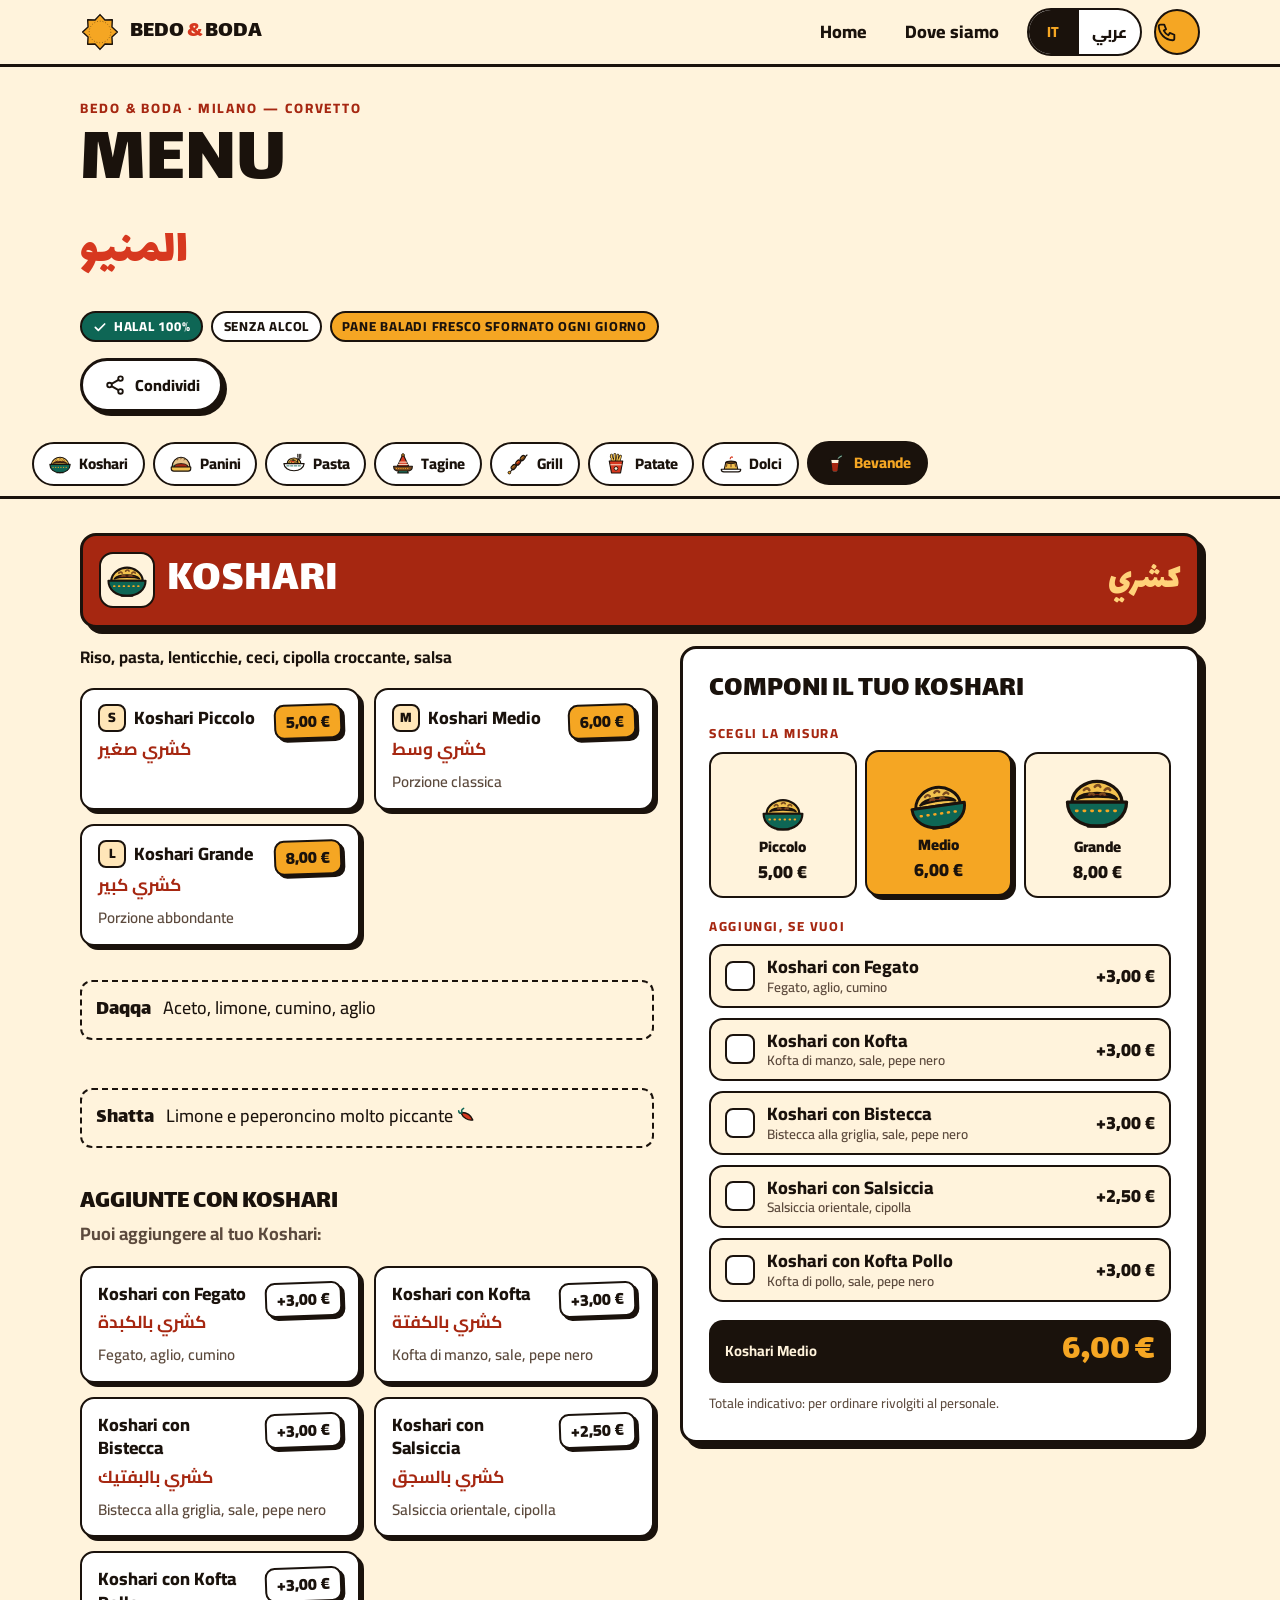
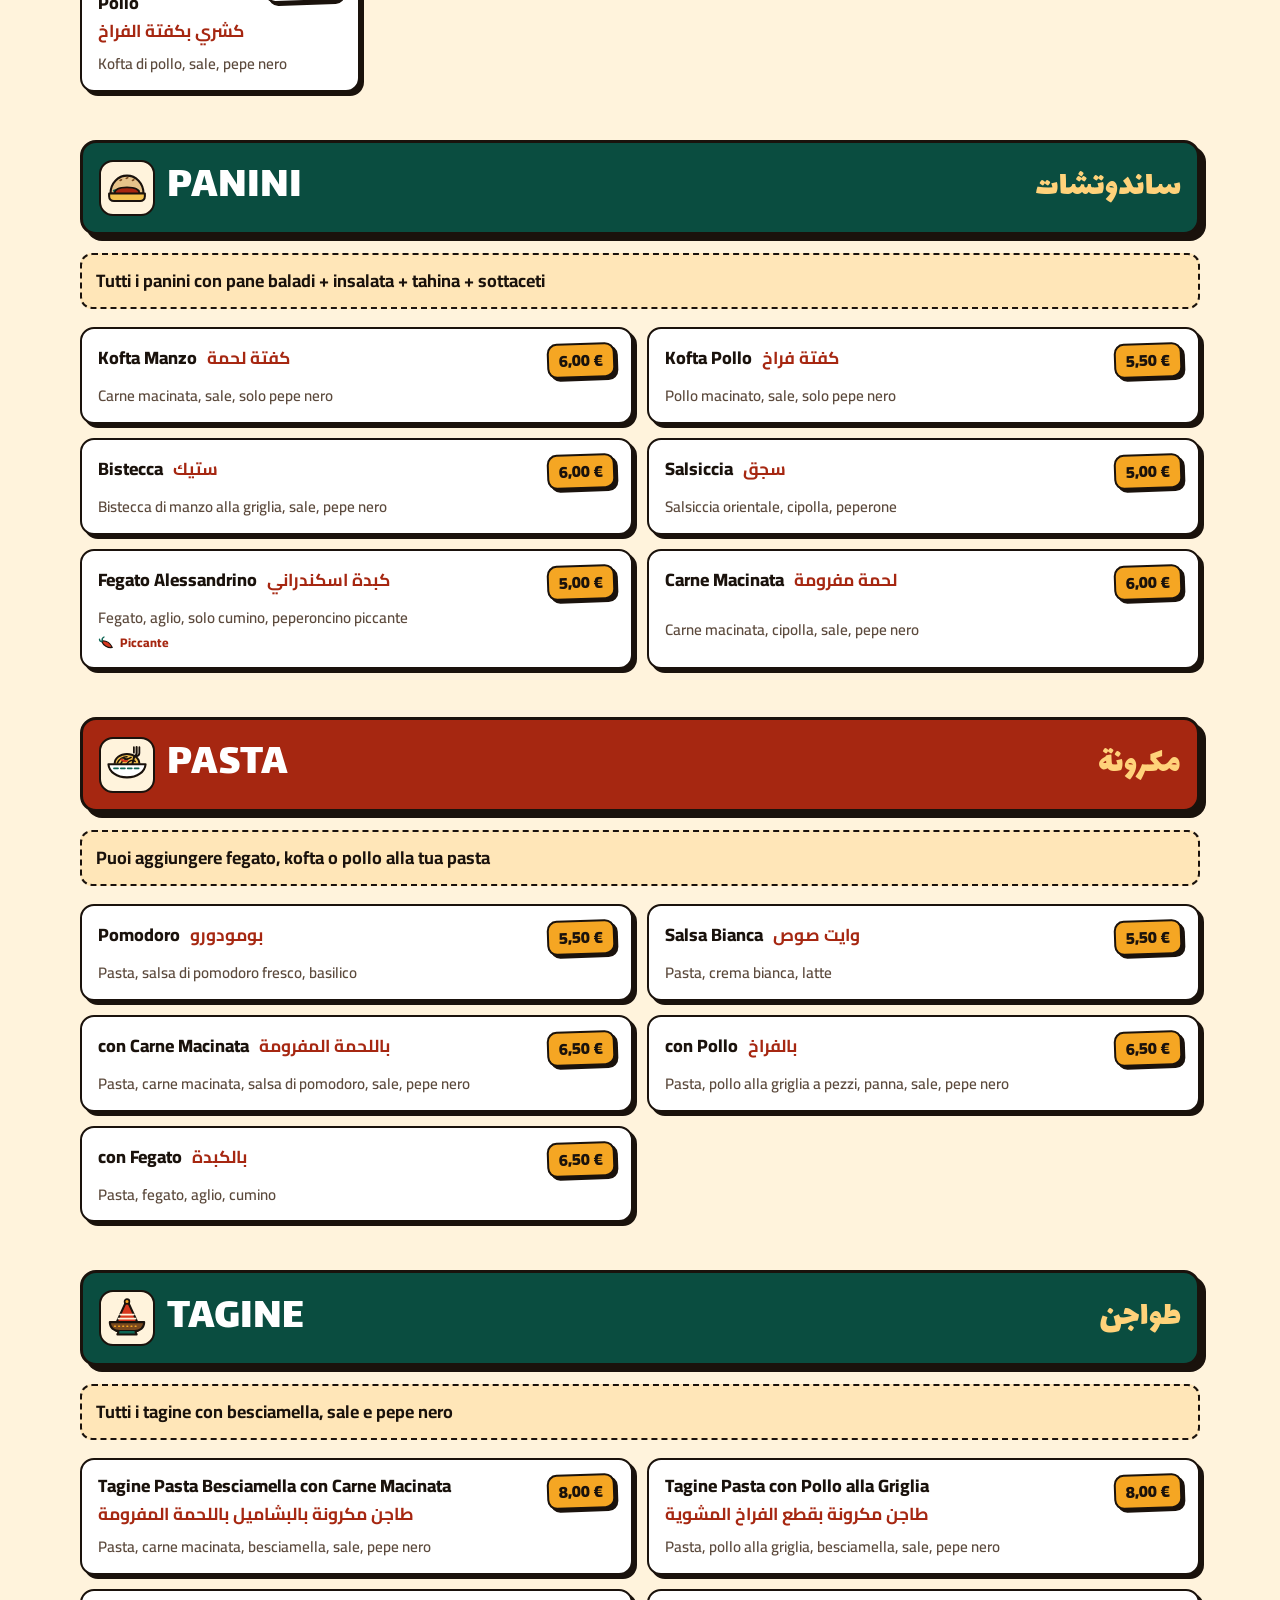
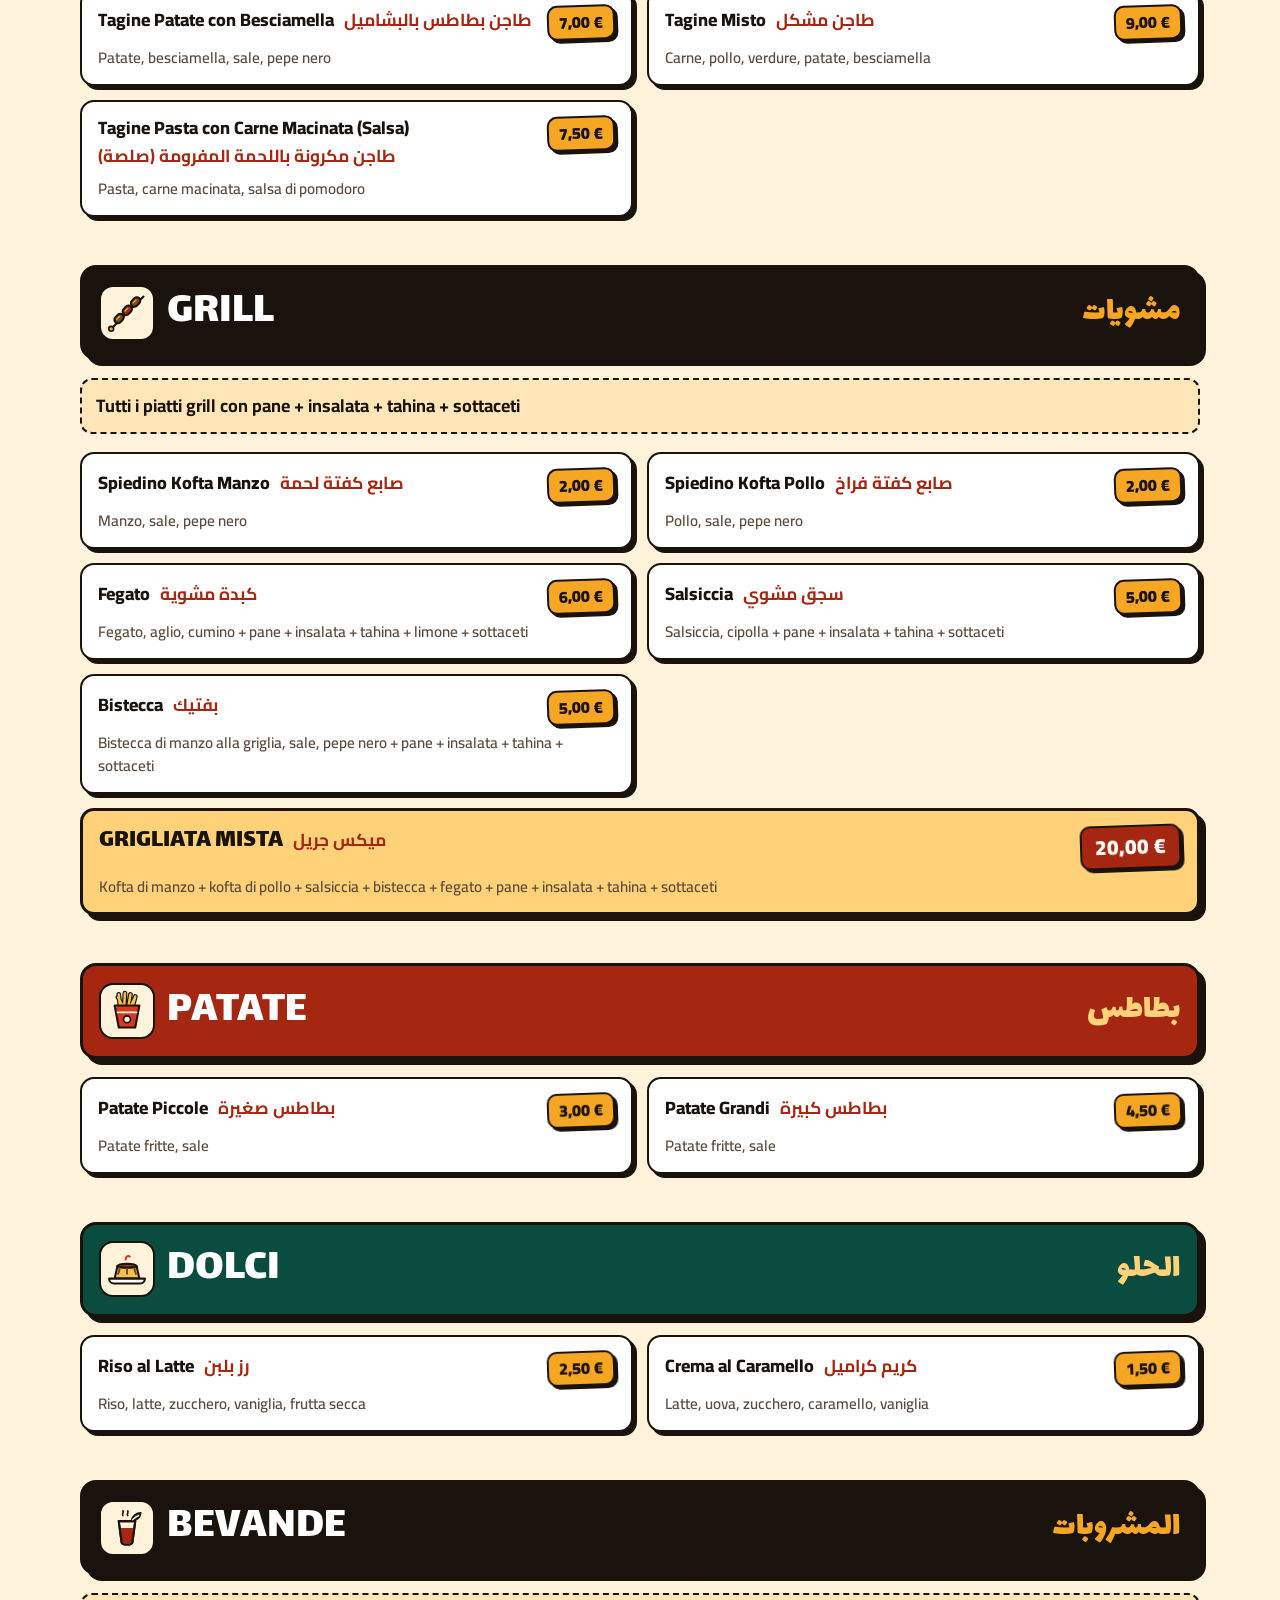
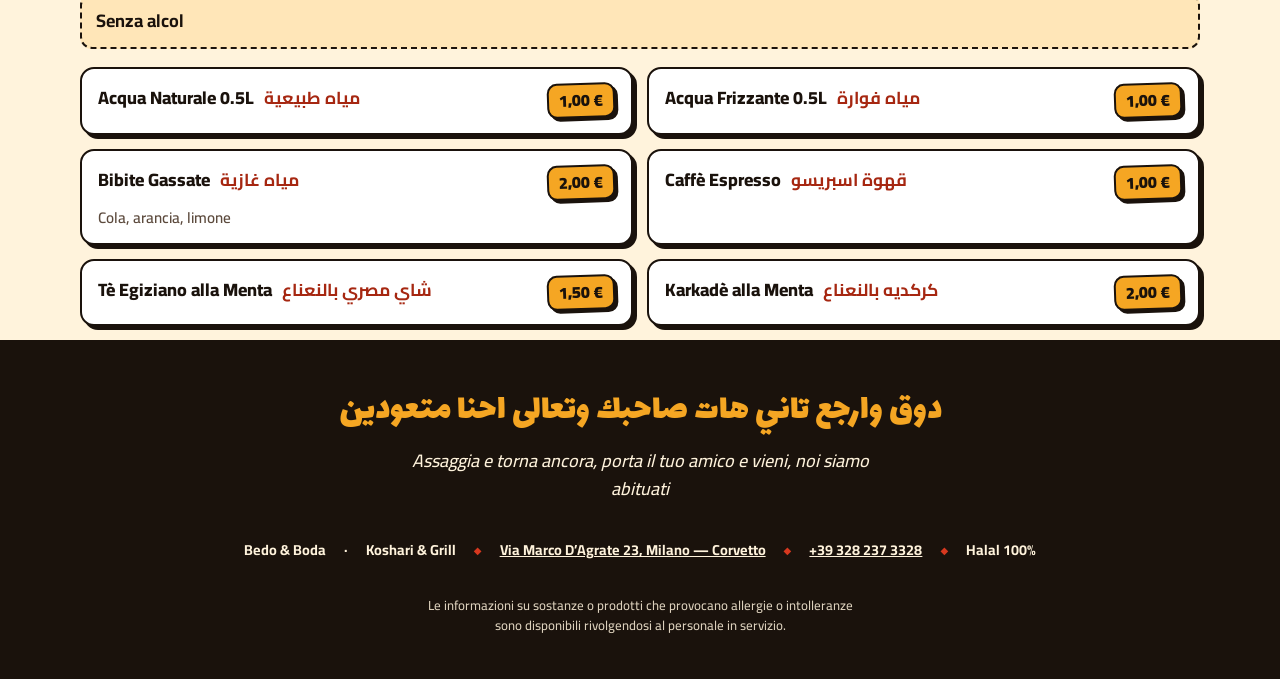
==== commit 7a9a1433: "Traduzioni complete IT/AR, link funzionanti anche aprendo i file dal PC Co-Authored-By: Claude Opus " ====
--- a/menu/index.html
+++ b/menu/index.html
@@ -129,18 +129,18 @@
       <svg class="marchio__stella" aria-hidden="true" focusable="false"><use href="#i-stella"/></svg>
       <span class="marchio__nome" lang="it">Bedo <b>&amp;</b> Boda</span>
     </a>
-    <nav class="testata__nav" aria-label="Menu principale"><a href="../index.html"><span data-solo="it">Home</span><span data-solo="ar" lang="ar">الرئيسية</span></a><a href="../index.html#dove"><span data-solo="it">Dove siamo</span><span data-solo="ar" lang="ar">مكاننا</span></a></nav>
+    <nav class="testata__nav" aria-label="Menu principale / القائمة الرئيسية"><a href="../index.html"><span data-solo="it">Home</span><span data-solo="ar" lang="ar">الرئيسية</span></a><a href="../index.html#dove"><span data-solo="it">Dove siamo</span><span data-solo="ar" lang="ar">مكاننا</span></a></nav>
     <div class="lingue" role="group" aria-label="Lingua / اللغة">
       <button type="button" data-lingua="it" aria-pressed="true" lang="it">IT</button>
       <button type="button" data-lingua="ar" aria-pressed="false" lang="ar">عربي</button>
     </div>
-    <a class="testata__tel" href="tel:+393282373328" aria-label="Chiama +39 328 237 3328"><svg aria-hidden="true" focusable="false"><use href="#u-tel"/></svg></a>
+    <a class="testata__tel" href="tel:+393282373328" aria-label="Chiama / اتصل +39 328 237 3328"><svg aria-hidden="true" focusable="false"><use href="#u-tel"/></svg></a>
   </div>
 </header>
 <main id="contenuto">
   <section class="menu-testa">
     <div class="contenitore">
-      <p class="sopratitolo">Bedo &amp; Boda · Milano — Corvetto</p>
+      <p class="sopratitolo"><bdi lang="it">Bedo &amp; Boda</bdi> · <span data-solo="it">Milano — Corvetto</span><span data-solo="ar" lang="ar">ميلانو — كورفيتو</span></p>
       <h1 class="titolo"><span data-solo="it">Menu</span><span data-solo="ar" lang="ar">المنيو</span><span class="sub"><span data-solo="it" lang="ar">المنيو</span><span data-solo="ar" lang="it">Menu</span></span></h1>
       <div class="menu-testa__badge">
         <span class="etichetta etichetta--verde"><svg aria-hidden="true" focusable="false"><use href="#u-spunta"/></svg><span data-solo="it">Halal 100%</span><span data-solo="ar" lang="ar">حلال ١٠٠٪</span></span>
@@ -150,7 +150,7 @@
       <p class="menu-testa__azioni"><button type="button" class="bottone bottone--chiaro" data-condividi="https://claudiuszy686.github.io/bedo-boda/menu/"><svg aria-hidden="true" focusable="false"><use href="#u-condividi"/></svg><span data-solo="it">Condividi</span><span data-solo="ar" lang="ar">شارك</span></button></p>
     </div>
   </section>
-  <nav class="schede-cat" aria-label="Categorie del menu">
+  <nav class="schede-cat" aria-label="Categorie del menu / أقسام المنيو">
     <div class="schede-cat__pista">
       <a href="#koshari"><svg aria-hidden="true" focusable="false"><use href="#i-ciotola"/></svg><span data-solo="it">Koshari</span><span data-solo="ar" lang="ar">كشري</span></a>
       <a href="#panini"><svg aria-hidden="true" focusable="false"><use href="#i-panino"/></svg><span data-solo="it">Panini</span><span data-solo="ar" lang="ar">ساندوتشات</span></a>
@@ -459,9 +459,9 @@
 <footer class="piede piede--senza-barra">
   <div class="contenitore">
     <p class="piede__slogan" lang="ar">دوق وارجع تاني هات صاحبك وتعالى احنا متعودين</p>
-    <p class="piede__slogan-it" lang="it">Assaggia e torna ancora, porta il tuo amico e vieni, noi siamo abituati</p>
+    <p class="piede__slogan-it" lang="it" data-solo="it">Assaggia e torna ancora, porta il tuo amico e vieni, noi siamo abituati</p>
     <div class="piede__righe">
-      <span lang="it">Bedo &amp; Boda · Koshari &amp; Grill</span>
+      <span><bdi lang="it">Bedo &amp; Boda</bdi> · <span data-solo="it">Koshari &amp; Grill</span><span data-solo="ar" lang="ar">كشري ومشويات</span></span>
       <span><a href="https://www.google.com/maps/search/?api=1&query=Via%20Marco%20d'Agrate%2023%2C%2020139%20Milano" target="_blank" rel="noopener">Via Marco D’Agrate 23, Milano — Corvetto</a></span>
       <span><a href="tel:+393282373328"><bdi dir="ltr">+39 328 237 3328</bdi></a></span>
       <span><span data-solo="it">Halal 100%</span><span data-solo="ar" lang="ar">حلال ١٠٠٪</span></span>
@@ -469,6 +469,6 @@
     <p class="piede__legale"><span data-solo="it">Le informazioni su sostanze o prodotti che provocano allergie o intolleranze sono disponibili rivolgendosi al personale in servizio.</span><span data-solo="ar" lang="ar">للاستفسار عن المكونات اللي ممكن تسبب حساسية أو عدم تحمّل، اسأل فريق العمل.</span></p>
   </div>
 </footer>
-<a class="su-btn" href="#contenuto" aria-label="Torna su"><svg aria-hidden="true" focusable="false"><use href="#u-su"/></svg></a>
+<a class="su-btn" href="#contenuto" aria-label="Torna su / لفوق"><svg aria-hidden="true" focusable="false"><use href="#u-su"/></svg></a>
 </body>
 </html>
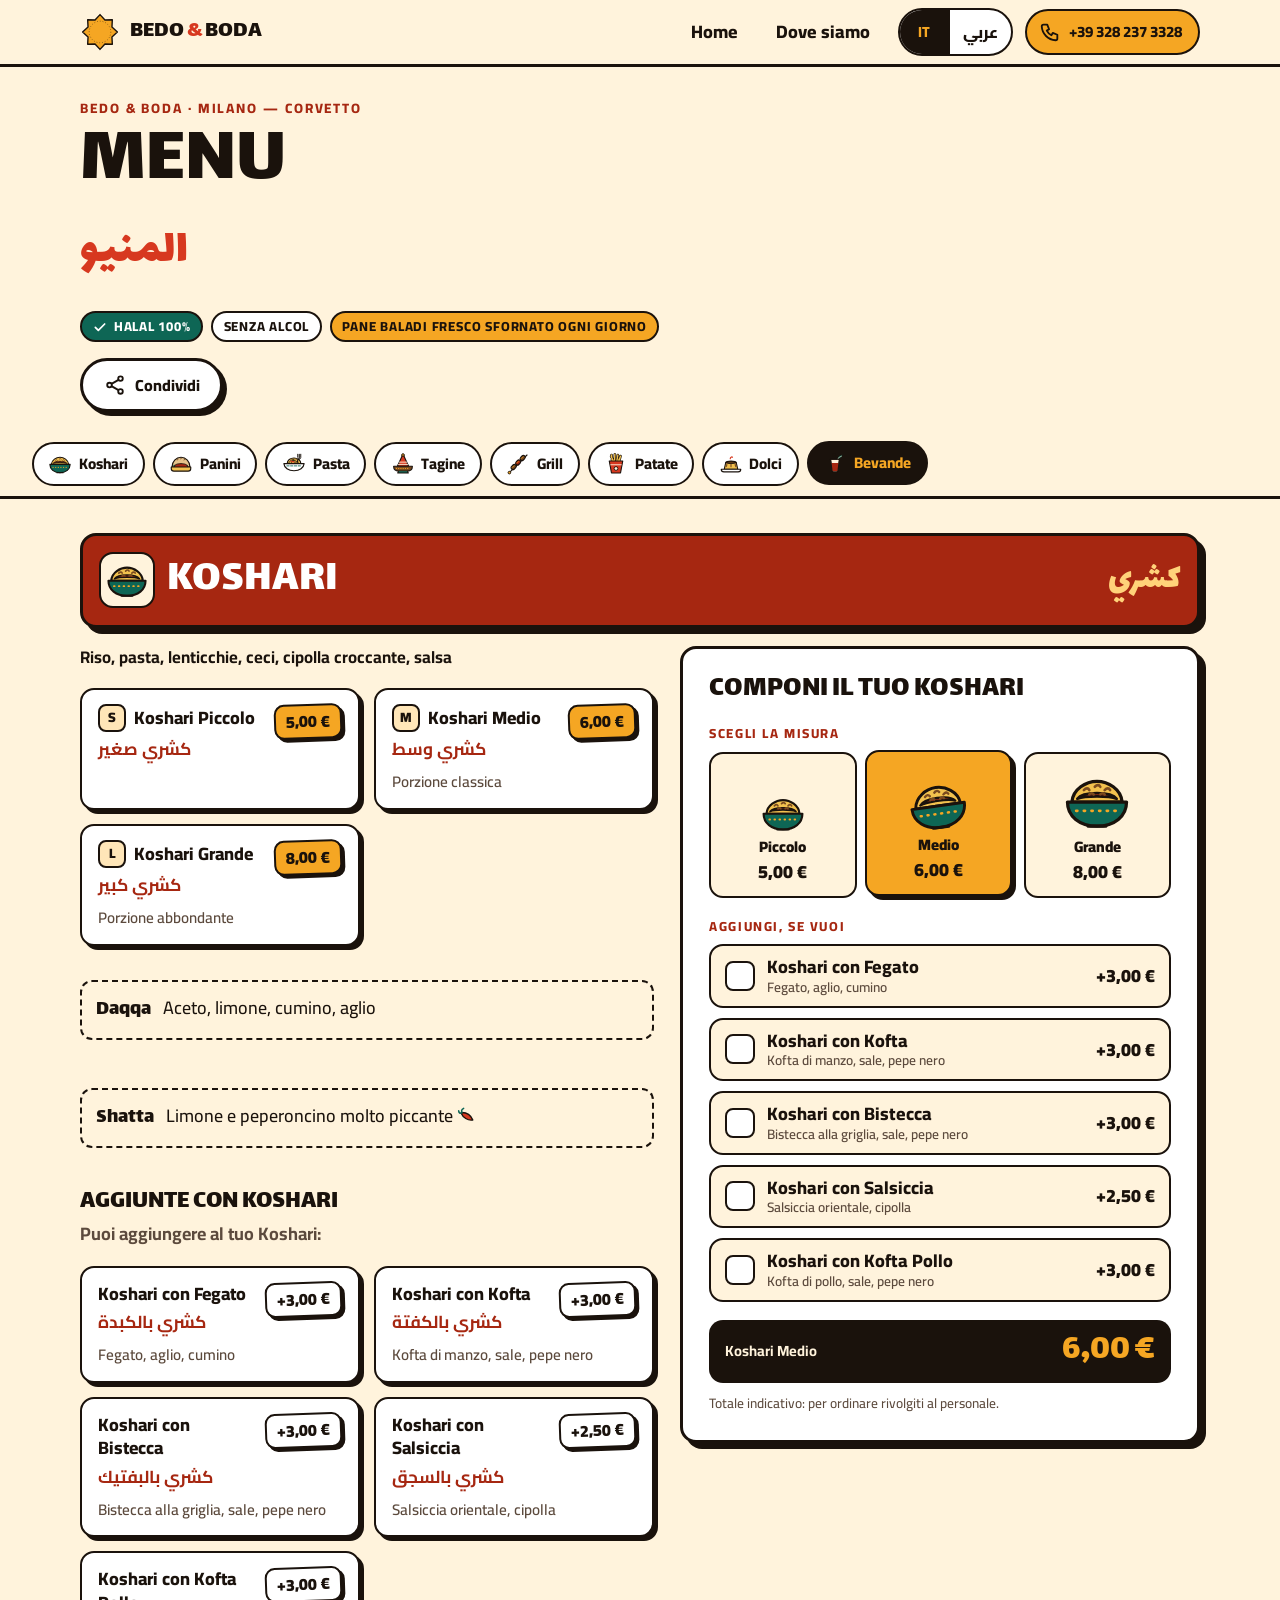
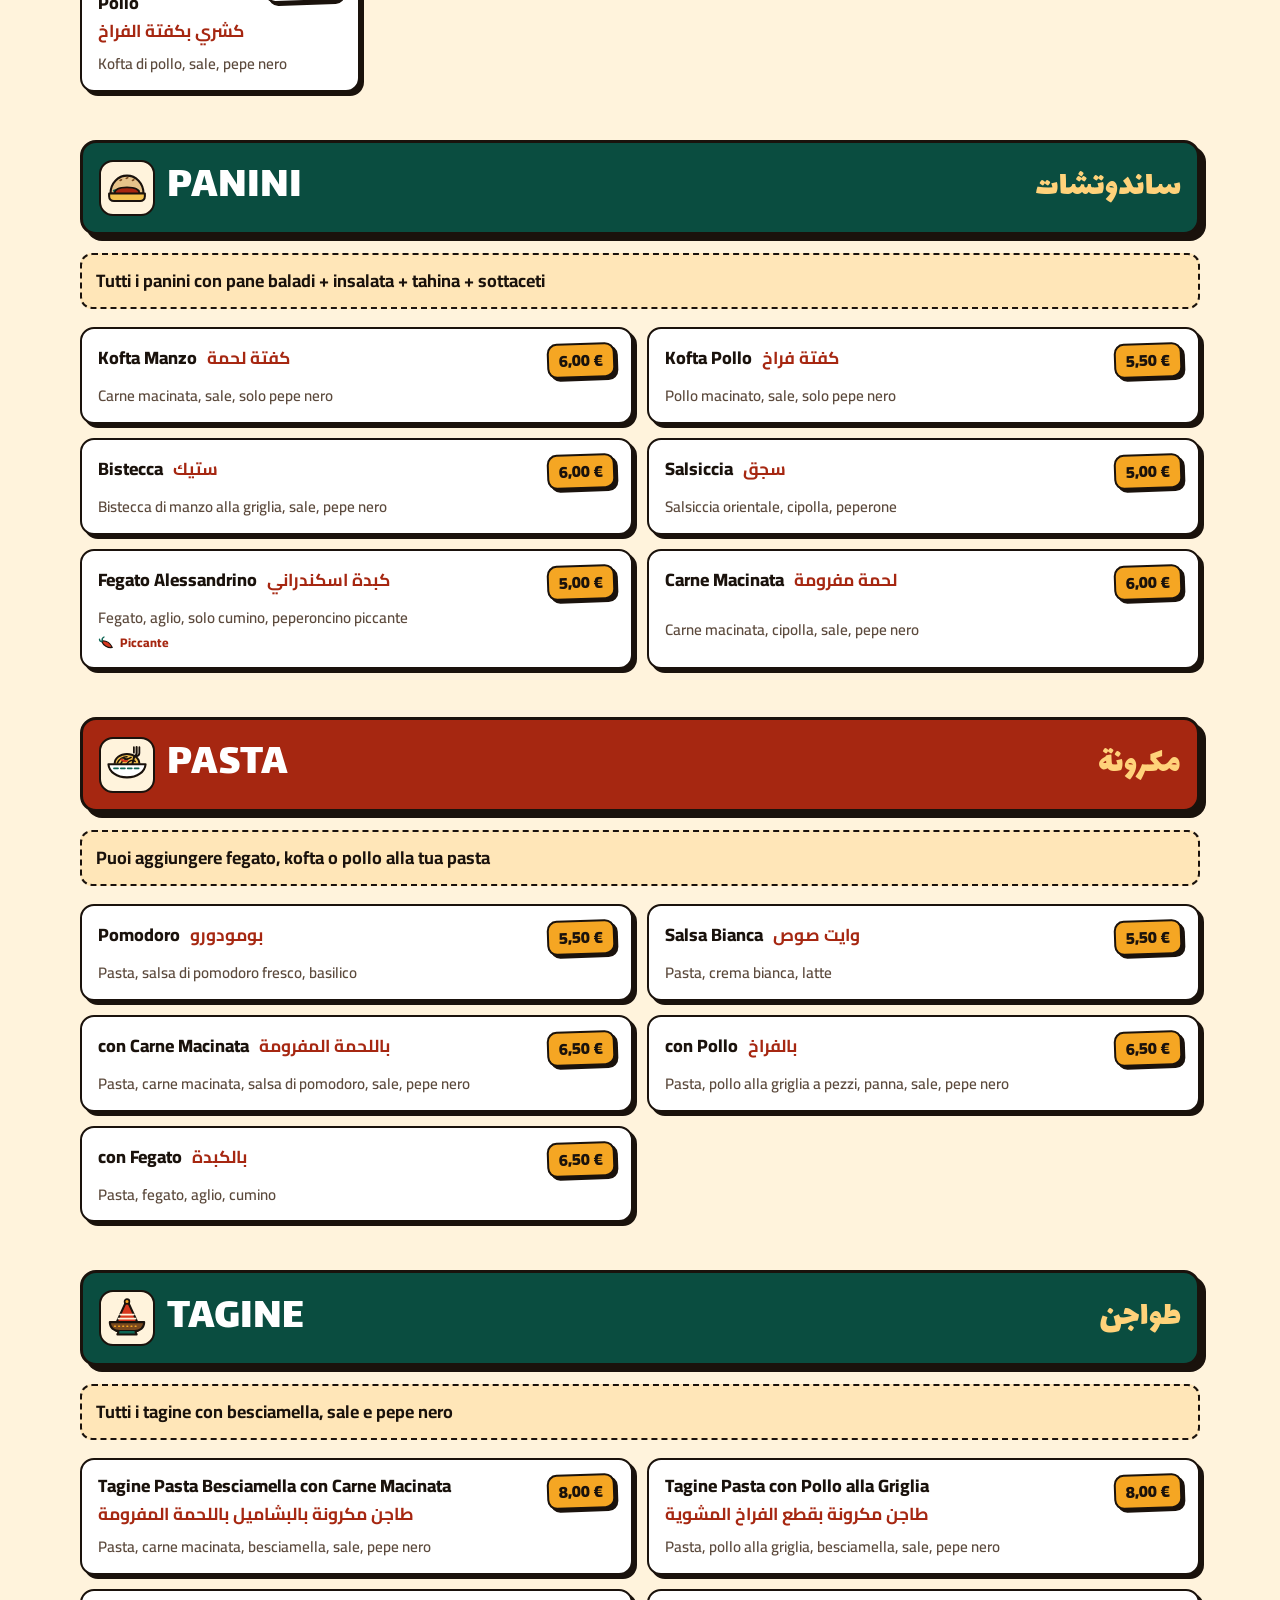
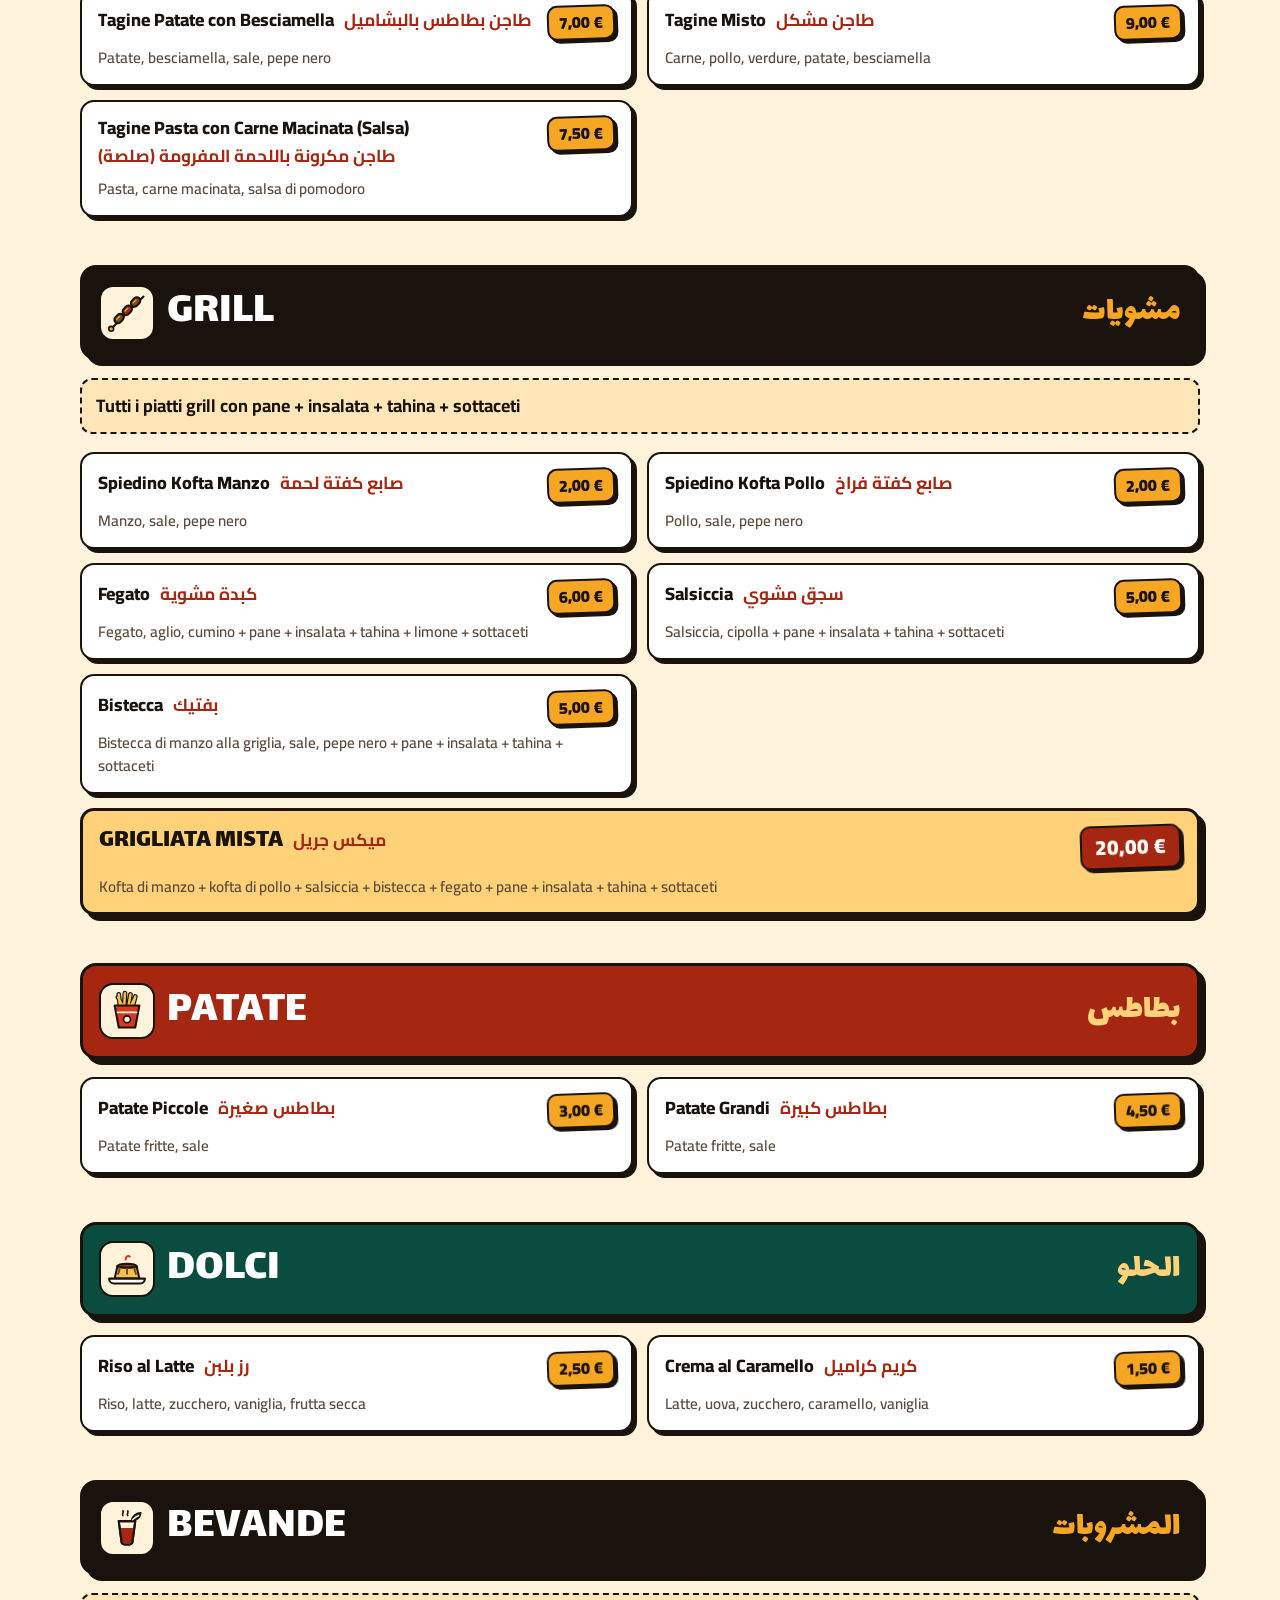
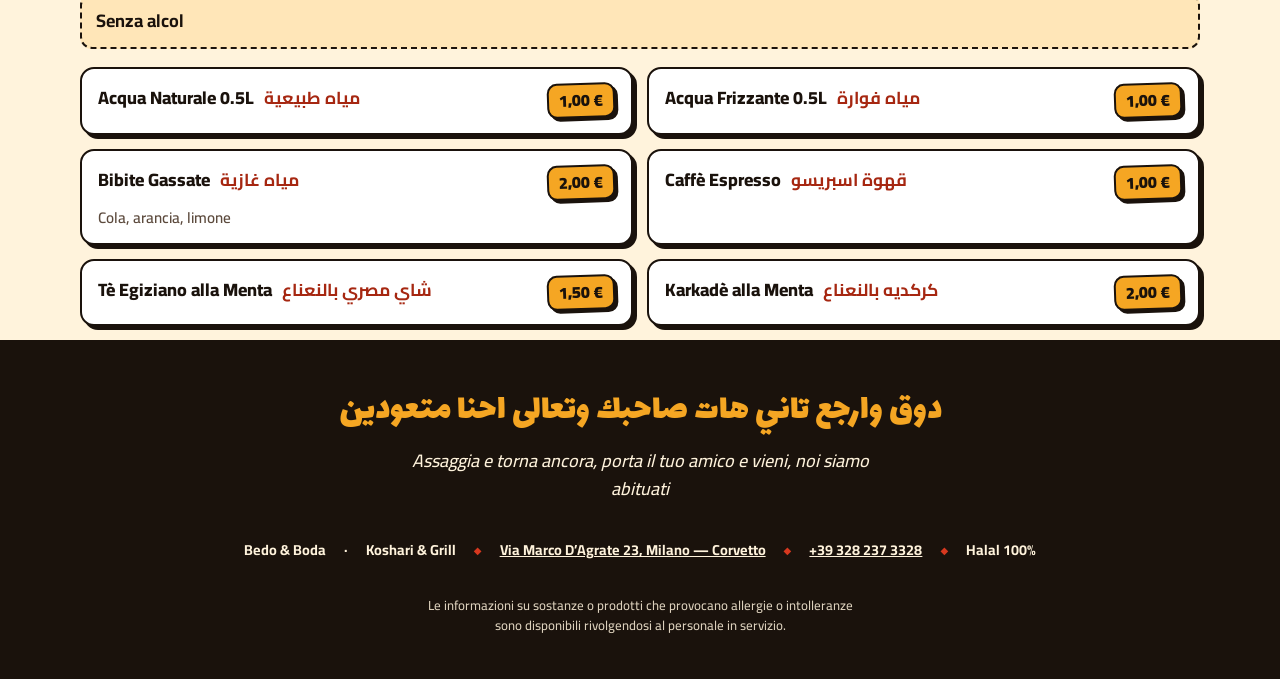
==== commit bd7a8089: "Telefono su computer: mostra e copia il numero. Componi: prezzo aggiornato subito e sempre visibile " ====
--- a/menu/index.html
+++ b/menu/index.html
@@ -134,7 +134,7 @@
       <button type="button" data-lingua="it" aria-pressed="true" lang="it">IT</button>
       <button type="button" data-lingua="ar" aria-pressed="false" lang="ar">عربي</button>
     </div>
-    <a class="testata__tel" href="tel:+393282373328" aria-label="Chiama / اتصل +39 328 237 3328"><svg aria-hidden="true" focusable="false"><use href="#u-tel"/></svg></a>
+    <a class="testata__tel" href="tel:+393282373328" data-numero="+39 328 237 3328" aria-label="Chiama / اتصل +39 328 237 3328"><svg aria-hidden="true" focusable="false"><use href="#u-tel"/></svg><span class="testata__tel-num" dir="ltr">+39 328 237 3328</span></a>
   </div>
 </header>
 <main id="contenuto">
@@ -463,7 +463,7 @@
     <div class="piede__righe">
       <span><bdi lang="it">Bedo &amp; Boda</bdi> · <span data-solo="it">Koshari &amp; Grill</span><span data-solo="ar" lang="ar">كشري ومشويات</span></span>
       <span><a href="https://www.google.com/maps/search/?api=1&query=Via%20Marco%20d'Agrate%2023%2C%2020139%20Milano" target="_blank" rel="noopener">Via Marco D’Agrate 23, Milano — Corvetto</a></span>
-      <span><a href="tel:+393282373328"><bdi dir="ltr">+39 328 237 3328</bdi></a></span>
+      <span><a href="tel:+393282373328" data-numero="+39 328 237 3328"><bdi dir="ltr">+39 328 237 3328</bdi></a></span>
       <span><span data-solo="it">Halal 100%</span><span data-solo="ar" lang="ar">حلال ١٠٠٪</span></span>
     </div>
     <p class="piede__legale"><span data-solo="it">Le informazioni su sostanze o prodotti che provocano allergie o intolleranze sono disponibili rivolgendosi al personale in servizio.</span><span data-solo="ar" lang="ar">للاستفسار عن المكونات اللي ممكن تسبب حساسية أو عدم تحمّل، اسأل فريق العمل.</span></p>
--- a/assets/css/stile.css
+++ b/assets/css/stile.css
@@ -399,8 +399,6 @@
 }
 .totale__riepilogo{ font-weight:700; font-size:.92rem; line-height:1.35; }
 .totale__cifra{ font-family:var(--titoli); color:var(--oro); font-size:2.2rem; line-height:1; white-space:nowrap; direction:ltr; font-variant-numeric:tabular-nums; }
-.totale__cifra.salta{ animation:salta .45s var(--molla); }
-@keyframes salta{ 40%{ transform:scale(1.18) rotate(-3deg); } }
 .componi__nota{ margin:10px 0 0; font-size:.85rem; color:var(--grigio); }
 
 /* ---------- 13. LARGHEZZE MAGGIORI ---------- */
@@ -512,3 +510,23 @@
 html[dir="rtl"] .hero__titolo .riga{ text-align:right; }
 /* prezzi: sempre "5,00 €", anche dentro testo arabo */
 .mattonella .da b, .prezzo, .costo, .totale__cifra, .taglia span{ direction:ltr; unicode-bidi:isolate; }
+/* nel nastro il separatore resta sempre a destra della parola, anche per l'arabo */
+.nastro__pista span{ direction:ltr; unicode-bidi:isolate; }
+/* lo scorrimento "a scatto" rispetta il margine: la prima categoria non tocca il bordo */
+.schede-cat__pista{ scroll-padding-inline:var(--margine); }
+
+/* ---------- 17. TELEFONO SU COMPUTER, TOTALE SEMPRE VISIBILE ---------- */
+.testata__tel-num{ display:none; }
+@media (min-width:1080px){
+  .testata__tel{ width:auto; padding:0 16px 0 12px; gap:8px; border-radius:999px; font-weight:800; font-size:.95rem; text-decoration:none; }
+  .testata__tel-num{ display:inline; white-space:nowrap; }
+}
+.avviso{ max-width:calc(100vw - 32px); text-align:center; white-space:normal; }
+/* sul telefono il totale del "Componi" resta incollato in basso mentre scegli */
+@media (max-width:1079px){
+  .componi .totale{ position:sticky; bottom:12px; z-index:5; box-shadow:0 0 0 3px var(--bianco), var(--ombra-piccola); }
+}
+/* lampo di colore quando il totale cambia (solo colore: nessun movimento) */
+.totale--lampo{ animation:lampo .6s ease-out; }
+@keyframes lampo{ 0%{ background-color:var(--verde); } 100%{ background-color:var(--inchiostro); } }
+@media (prefers-reduced-motion:reduce){ .totale--lampo{ animation:none; } }
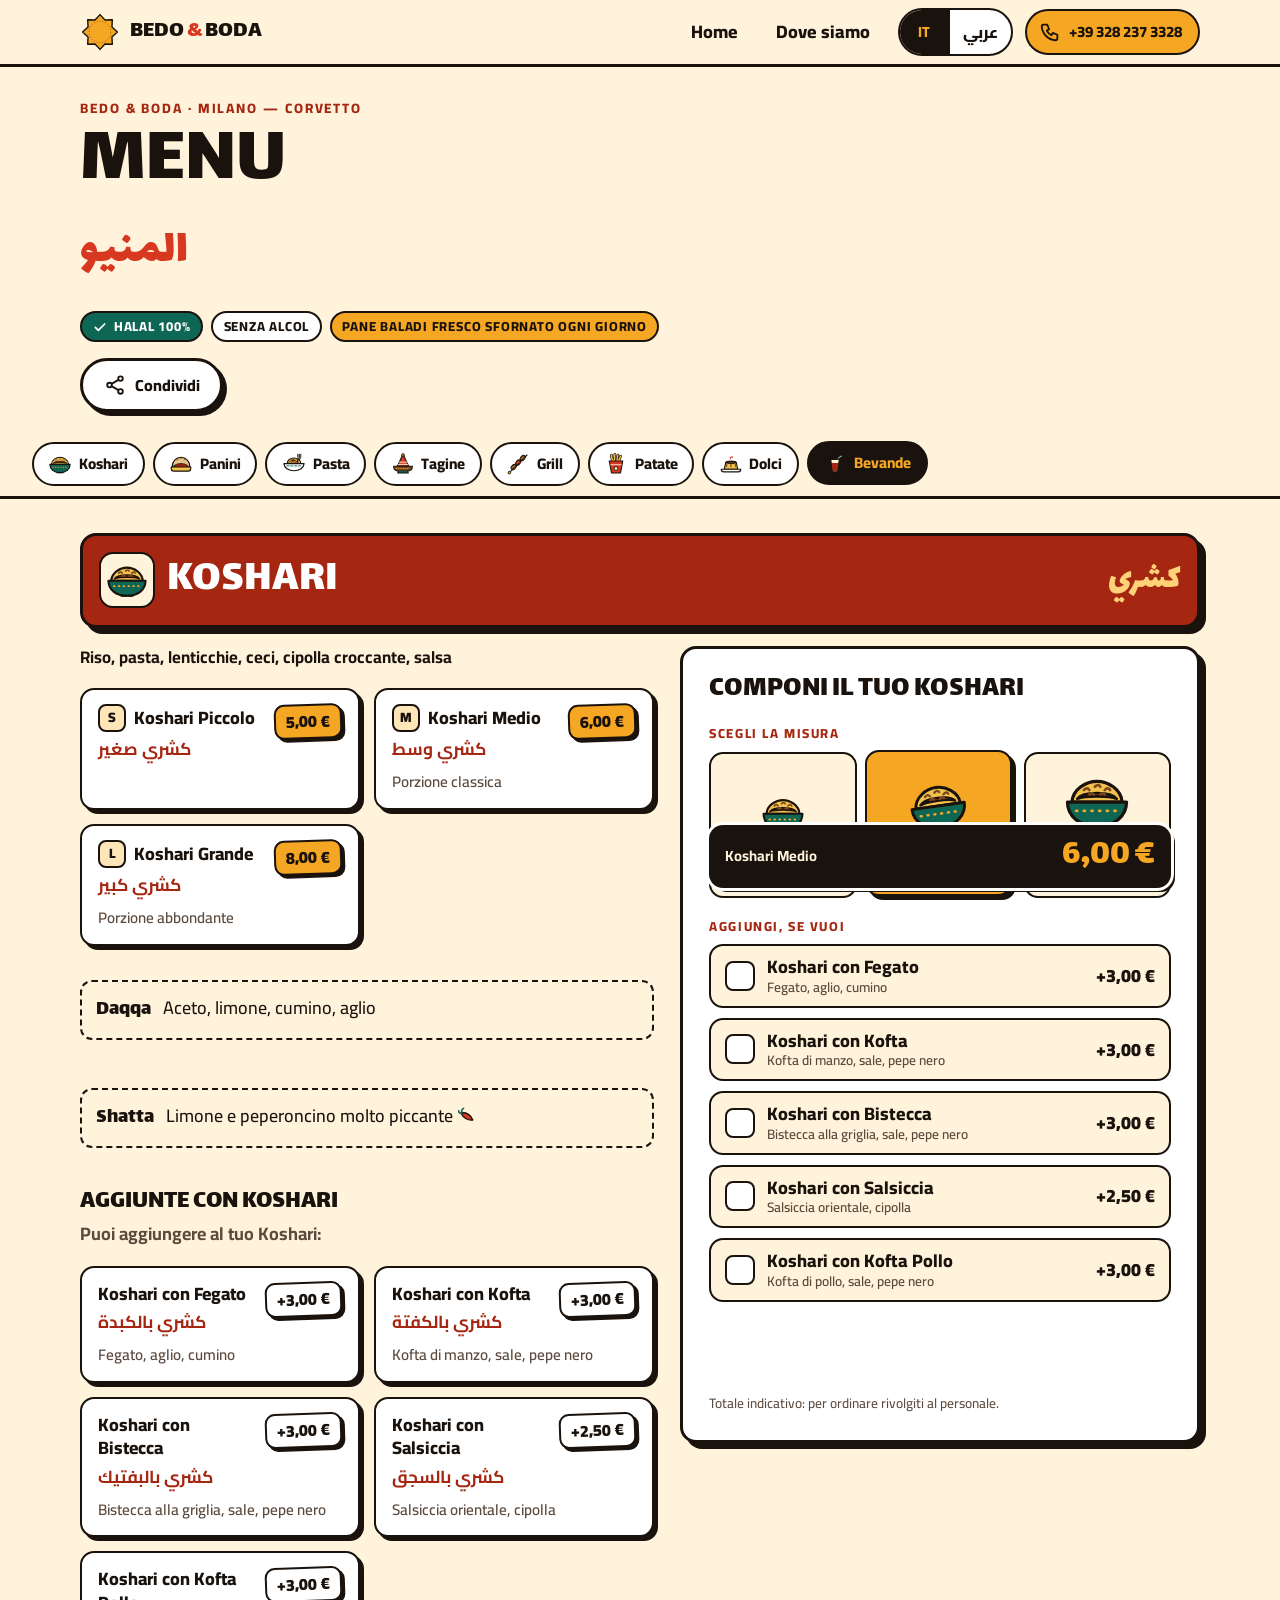
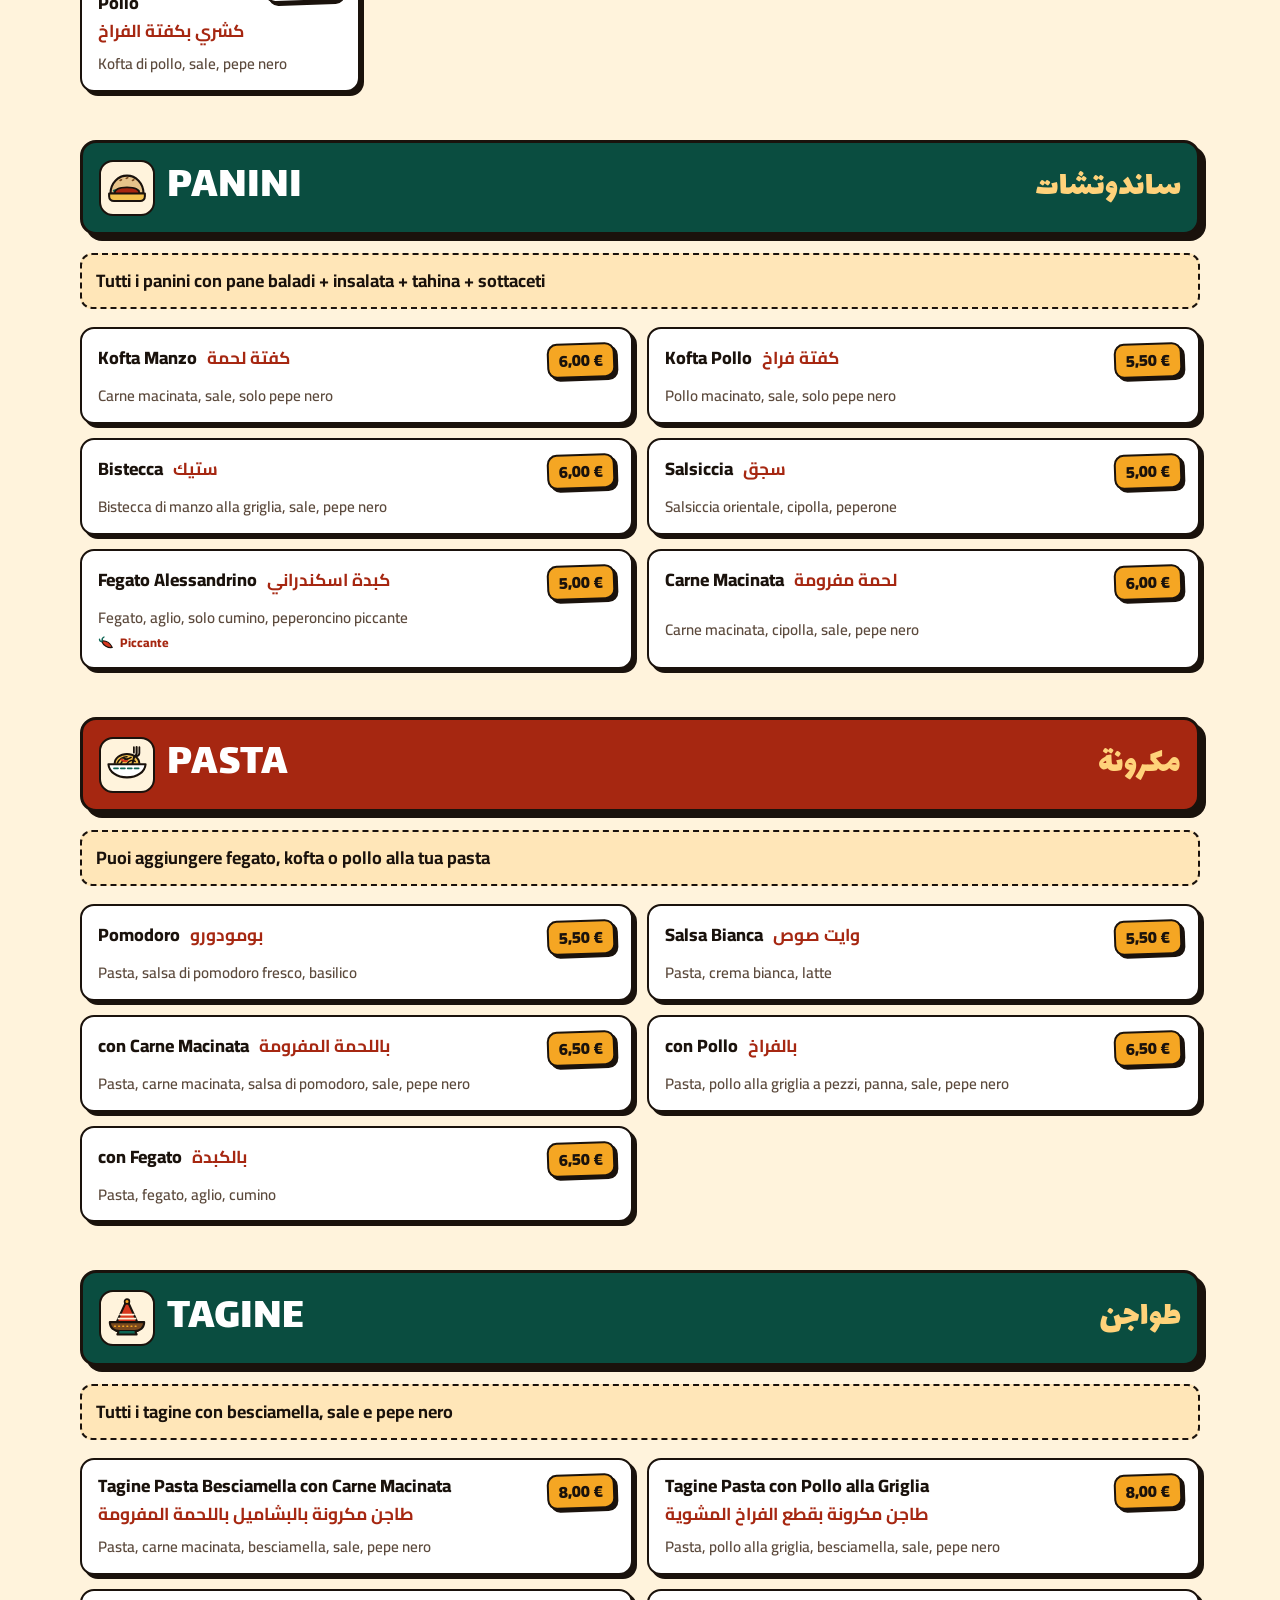
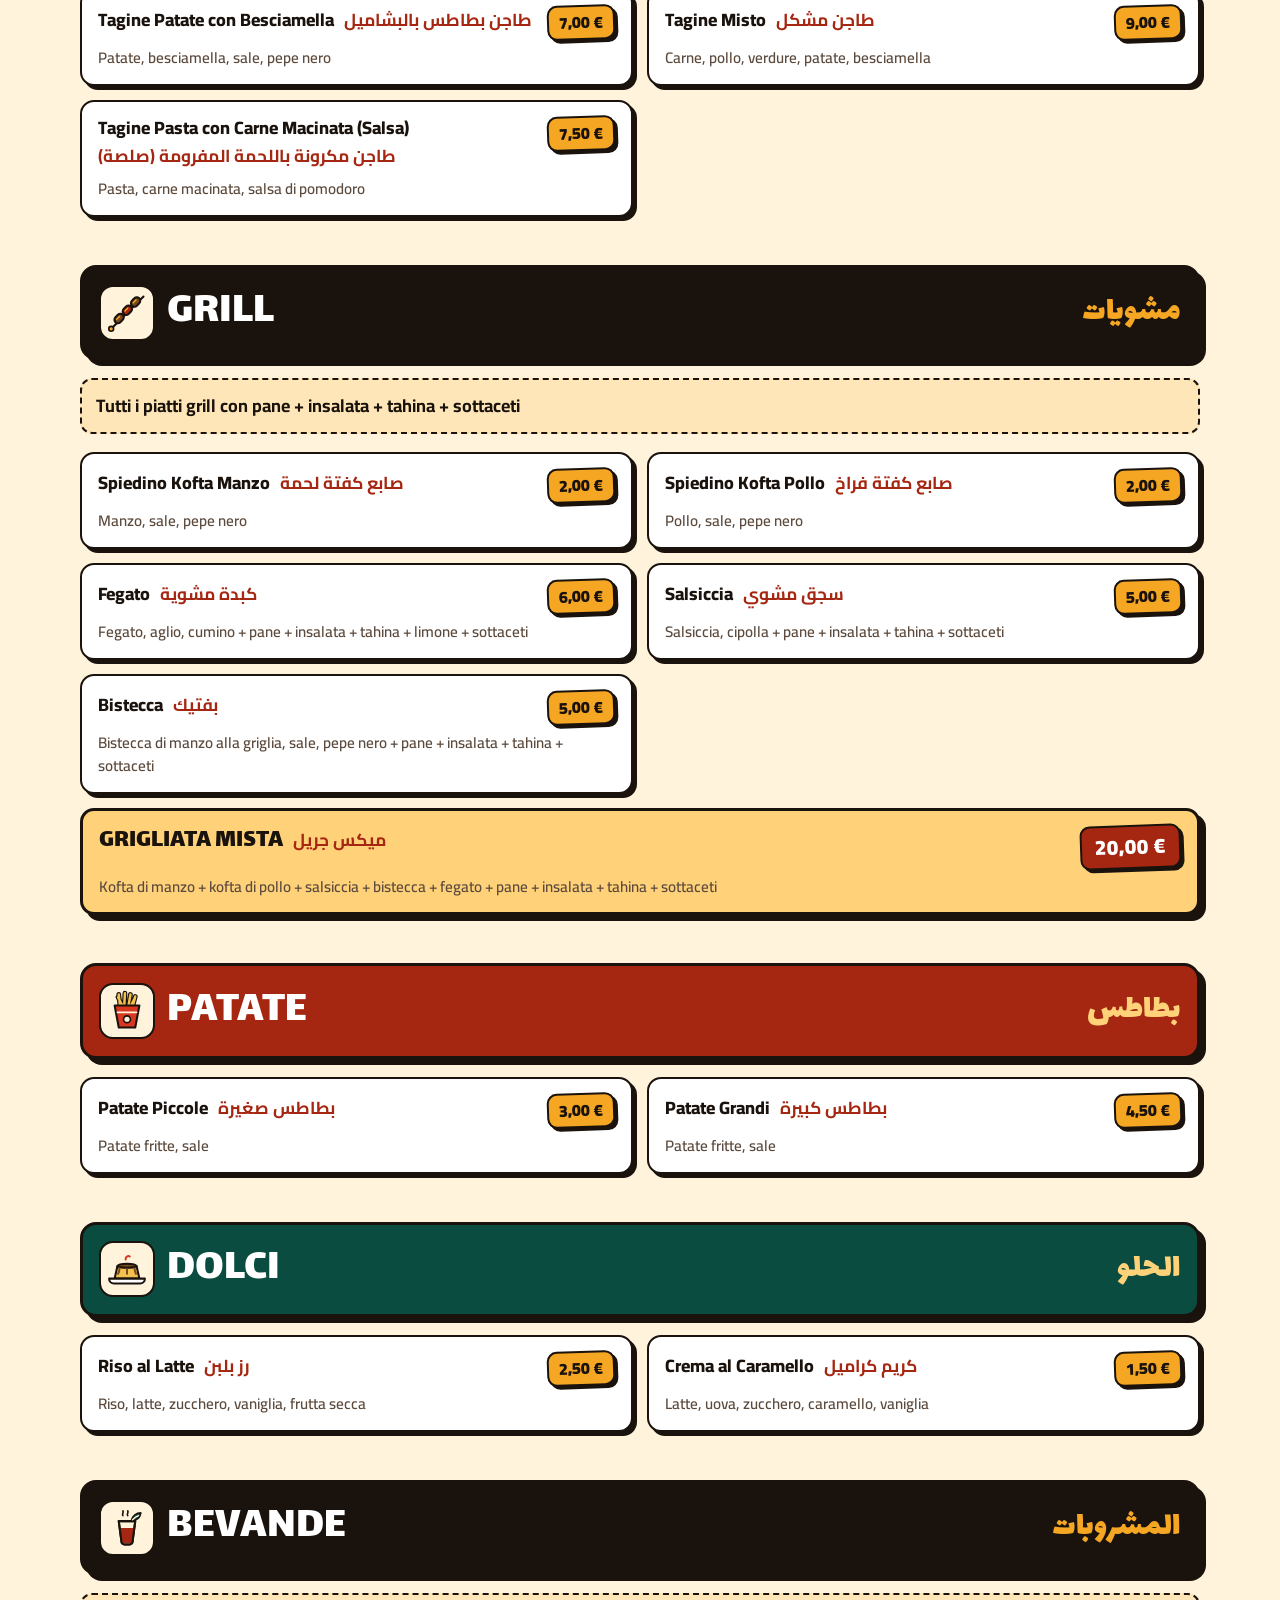
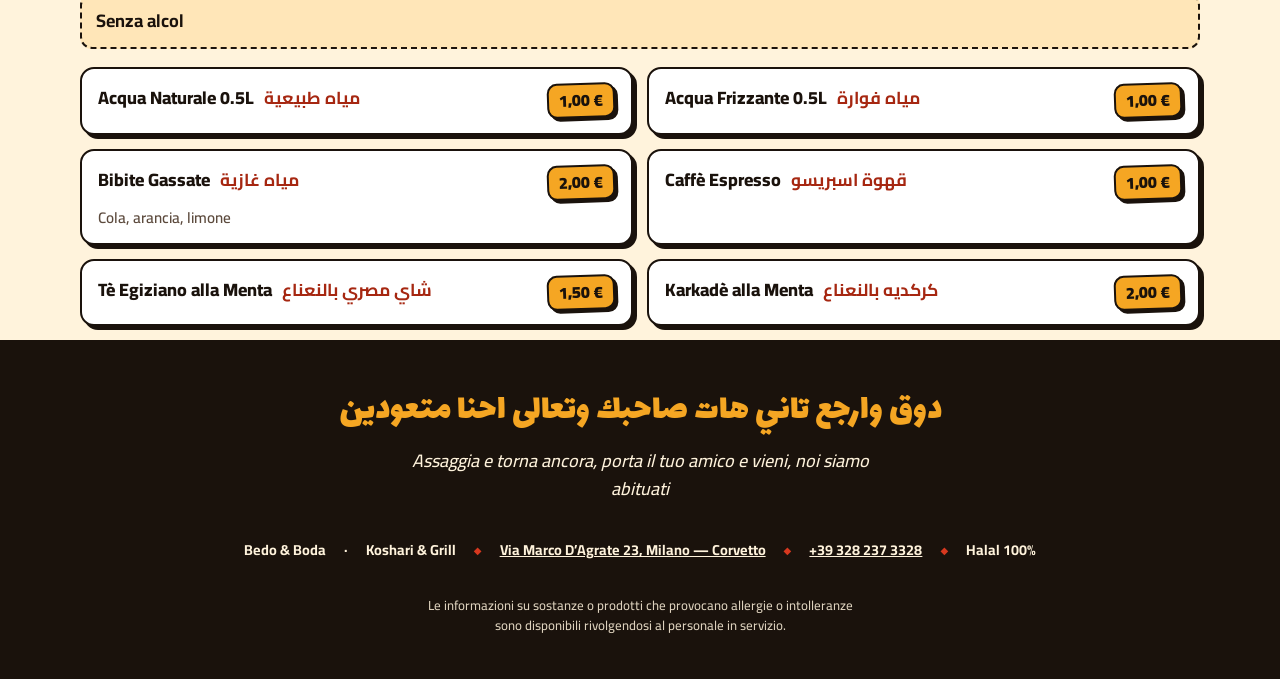
==== commit 33f62ee4: "Totale del Componi visibile anche su portatili e tablet; titolo e avviso senza a capo sbagliati Co-A" ====
--- a/menu/index.html
+++ b/menu/index.html
@@ -22,10 +22,10 @@
 <link rel="apple-touch-icon" href="../assets/img/apple-touch-icon.png">
 <link rel="preload" href="../assets/font/lalezar-latin-400.woff2" as="font" type="font/woff2" crossorigin>
 <link rel="preload" href="../assets/font/cairo-latin-400-900.woff2" as="font" type="font/woff2" crossorigin>
-<link rel="stylesheet" href="../assets/css/font.css">
-<link rel="stylesheet" href="../assets/css/stile.css">
+<link rel="stylesheet" href="../assets/css/font.css?v=eba71a6d">
+<link rel="stylesheet" href="../assets/css/stile.css?v=2e0e54d3">
 <script>(function(d){var h=d.documentElement,l=null;try{l=new URLSearchParams(location.search).get('lang')}catch(e){}if(l!=='ar'&&l!=='it'){try{l=localStorage.getItem('bb-lingua')}catch(e){}}if(l!=='ar'&&l!=='it'){l=(navigator.language||'').slice(0,2)==='ar'?'ar':'it'}h.lang=l;h.dir=l==='ar'?'rtl':'ltr';if(!(window.matchMedia&&matchMedia('(prefers-reduced-motion: reduce)').matches)&&'IntersectionObserver' in window){h.classList.add('js-anim');setTimeout(function(){if(!window.__bbOk)h.classList.remove('js-anim')},2500)}})(document);</script>
-<script src="../assets/js/sito.js" defer></script>
+<script src="../assets/js/sito.js?v=d9dd66ef" defer></script>
 <script type="application/ld+json">{"@context":"https://schema.org","@type":"Menu","name":"Menu Bedo & Boda","url":"https://claudiuszy686.github.io/bedo-boda/menu/","inLanguage":["it","ar"],"hasMenuSection":[{"@type":"MenuSection","name":"Koshari","hasMenuItem":[{"@type":"MenuItem","name":"Koshari Piccolo","alternateName":"كشري صغير","suitableForDiet":"https://schema.org/HalalDiet","offers":{"@type":"Offer","price":"5.00","priceCurrency":"EUR"}},{"@type":"MenuItem","name":"Koshari Medio","alternateName":"كشري وسط","description":"Porzione classica","suitableForDiet":"https://schema.org/HalalDiet","offers":{"@type":"Offer","price":"6.00","priceCurrency":"EUR"}},{"@type":"MenuItem","name":"Koshari Grande","alternateName":"كشري كبير","description":"Porzione abbondante","suitableForDiet":"https://schema.org/HalalDiet","offers":{"@type":"Offer","price":"8.00","priceCurrency":"EUR"}},{"@type":"MenuItem","name":"Koshari con Fegato","alternateName":"كشري بالكبدة","description":"Fegato, aglio, cumino","suitableForDiet":"https://schema.org/HalalDiet","offers":{"@type":"Offer","price":"3.00","priceCurrency":"EUR"}},{"@type":"MenuItem","name":"Koshari con Kofta","alternateName":"كشري بالكفتة","description":"Kofta di manzo, sale, pepe nero","suitableForDiet":"https://schema.org/HalalDiet","offers":{"@type":"Offer","price":"3.00","priceCurrency":"EUR"}},{"@type":"MenuItem","name":"Koshari con Bistecca","alternateName":"كشري بالبفتيك","description":"Bistecca alla griglia, sale, pepe nero","suitableForDiet":"https://schema.org/HalalDiet","offers":{"@type":"Offer","price":"3.00","priceCurrency":"EUR"}},{"@type":"MenuItem","name":"Koshari con Salsiccia","alternateName":"كشري بالسجق","description":"Salsiccia orientale, cipolla","suitableForDiet":"https://schema.org/HalalDiet","offers":{"@type":"Offer","price":"2.50","priceCurrency":"EUR"}},{"@type":"MenuItem","name":"Koshari con Kofta Pollo","alternateName":"كشري بكفتة الفراخ","description":"Kofta di pollo, sale, pepe nero","suitableForDiet":"https://schema.org/HalalDiet","offers":{"@type":"Offer","price":"3.00","priceCurrency":"EUR"}}]},{"@type":"MenuSection","name":"Panini","hasMenuItem":[{"@type":"MenuItem","name":"Kofta Manzo","alternateName":"كفتة لحمة","description":"Carne macinata, sale, solo pepe nero","suitableForDiet":"https://schema.org/HalalDiet","offers":{"@type":"Offer","price":"6.00","priceCurrency":"EUR"}},{"@type":"MenuItem","name":"Kofta Pollo","alternateName":"كفتة فراخ","description":"Pollo macinato, sale, solo pepe nero","suitableForDiet":"https://schema.org/HalalDiet","offers":{"@type":"Offer","price":"5.50","priceCurrency":"EUR"}},{"@type":"MenuItem","name":"Bistecca","alternateName":"ستيك","description":"Bistecca di manzo alla griglia, sale, pepe nero","suitableForDiet":"https://schema.org/HalalDiet","offers":{"@type":"Offer","price":"6.00","priceCurrency":"EUR"}},{"@type":"MenuItem","name":"Salsiccia","alternateName":"سجق","description":"Salsiccia orientale, cipolla, peperone","suitableForDiet":"https://schema.org/HalalDiet","offers":{"@type":"Offer","price":"5.00","priceCurrency":"EUR"}},{"@type":"MenuItem","name":"Fegato Alessandrino","alternateName":"كبدة اسكندراني","description":"Fegato, aglio, solo cumino, peperoncino piccante","suitableForDiet":"https://schema.org/HalalDiet","offers":{"@type":"Offer","price":"5.00","priceCurrency":"EUR"}},{"@type":"MenuItem","name":"Carne Macinata","alternateName":"لحمة مفرومة","description":"Carne macinata, cipolla, sale, pepe nero","suitableForDiet":"https://schema.org/HalalDiet","offers":{"@type":"Offer","price":"6.00","priceCurrency":"EUR"}}]},{"@type":"MenuSection","name":"Pasta","hasMenuItem":[{"@type":"MenuItem","name":"Pomodoro","alternateName":"بومودورو","description":"Pasta, salsa di pomodoro fresco, basilico","suitableForDiet":"https://schema.org/HalalDiet","offers":{"@type":"Offer","price":"5.50","priceCurrency":"EUR"}},{"@type":"MenuItem","name":"Salsa Bianca","alternateName":"وايت صوص","description":"Pasta, crema bianca, latte","suitableForDiet":"https://schema.org/HalalDiet","offers":{"@type":"Offer","price":"5.50","priceCurrency":"EUR"}},{"@type":"MenuItem","name":"con Carne Macinata","alternateName":"باللحمة المفرومة","description":"Pasta, carne macinata, salsa di pomodoro, sale, pepe nero","suitableForDiet":"https://schema.org/HalalDiet","offers":{"@type":"Offer","price":"6.50","priceCurrency":"EUR"}},{"@type":"MenuItem","name":"con Pollo","alternateName":"بالفراخ","description":"Pasta, pollo alla griglia a pezzi, panna, sale, pepe nero","suitableForDiet":"https://schema.org/HalalDiet","offers":{"@type":"Offer","price":"6.50","priceCurrency":"EUR"}},{"@type":"MenuItem","name":"con Fegato","alternateName":"بالكبدة","description":"Pasta, fegato, aglio, cumino","suitableForDiet":"https://schema.org/HalalDiet","offers":{"@type":"Offer","price":"6.50","priceCurrency":"EUR"}}]},{"@type":"MenuSection","name":"Tagine","hasMenuItem":[{"@type":"MenuItem","name":"Tagine Pasta Besciamella con Carne Macinata","alternateName":"طاجن مكرونة بالبشاميل باللحمة المفرومة","description":"Pasta, carne macinata, besciamella, sale, pepe nero","suitableForDiet":"https://schema.org/HalalDiet","offers":{"@type":"Offer","price":"8.00","priceCurrency":"EUR"}},{"@type":"MenuItem","name":"Tagine Pasta con Pollo alla Griglia","alternateName":"طاجن مكرونة بقطع الفراخ المشوية","description":"Pasta, pollo alla griglia, besciamella, sale, pepe nero","suitableForDiet":"https://schema.org/HalalDiet","offers":{"@type":"Offer","price":"8.00","priceCurrency":"EUR"}},{"@type":"MenuItem","name":"Tagine Patate con Besciamella","alternateName":"طاجن بطاطس بالبشاميل","description":"Patate, besciamella, sale, pepe nero","suitableForDiet":"https://schema.org/HalalDiet","offers":{"@type":"Offer","price":"7.00","priceCurrency":"EUR"}},{"@type":"MenuItem","name":"Tagine Misto","alternateName":"طاجن مشكل","description":"Carne, pollo, verdure, patate, besciamella","suitableForDiet":"https://schema.org/HalalDiet","offers":{"@type":"Offer","price":"9.00","priceCurrency":"EUR"}},{"@type":"MenuItem","name":"Tagine Pasta con Carne Macinata (Salsa)","alternateName":"طاجن مكرونة باللحمة المفرومة (صلصة)","description":"Pasta, carne macinata, salsa di pomodoro","suitableForDiet":"https://schema.org/HalalDiet","offers":{"@type":"Offer","price":"7.50","priceCurrency":"EUR"}}]},{"@type":"MenuSection","name":"Grill","hasMenuItem":[{"@type":"MenuItem","name":"Spiedino Kofta Manzo","alternateName":"صابع كفتة لحمة","description":"Manzo, sale, pepe nero","suitableForDiet":"https://schema.org/HalalDiet","offers":{"@type":"Offer","price":"2.00","priceCurrency":"EUR"}},{"@type":"MenuItem","name":"Spiedino Kofta Pollo","alternateName":"صابع كفتة فراخ","description":"Pollo, sale, pepe nero","suitableForDiet":"https://schema.org/HalalDiet","offers":{"@type":"Offer","price":"2.00","priceCurrency":"EUR"}},{"@type":"MenuItem","name":"Fegato","alternateName":"كبدة مشوية","description":"Fegato, aglio, cumino + pane + insalata + tahina + limone + sottaceti","suitableForDiet":"https://schema.org/HalalDiet","offers":{"@type":"Offer","price":"6.00","priceCurrency":"EUR"}},{"@type":"MenuItem","name":"Salsiccia","alternateName":"سجق مشوي","description":"Salsiccia, cipolla + pane + insalata + tahina + sottaceti","suitableForDiet":"https://schema.org/HalalDiet","offers":{"@type":"Offer","price":"5.00","priceCurrency":"EUR"}},{"@type":"MenuItem","name":"Bistecca","alternateName":"بفتيك","description":"Bistecca di manzo alla griglia, sale, pepe nero + pane + insalata + tahina + sottaceti","suitableForDiet":"https://schema.org/HalalDiet","offers":{"@type":"Offer","price":"5.00","priceCurrency":"EUR"}},{"@type":"MenuItem","name":"Grigliata Mista","alternateName":"ميكس جريل","description":"Kofta di manzo + kofta di pollo + salsiccia + bistecca + fegato + pane + insalata + tahina + sottaceti","suitableForDiet":"https://schema.org/HalalDiet","offers":{"@type":"Offer","price":"20.00","priceCurrency":"EUR"}}]},{"@type":"MenuSection","name":"Patate","hasMenuItem":[{"@type":"MenuItem","name":"Patate Piccole","alternateName":"بطاطس صغيرة","description":"Patate fritte, sale","suitableForDiet":"https://schema.org/HalalDiet","offers":{"@type":"Offer","price":"3.00","priceCurrency":"EUR"}},{"@type":"MenuItem","name":"Patate Grandi","alternateName":"بطاطس كبيرة","description":"Patate fritte, sale","suitableForDiet":"https://schema.org/HalalDiet","offers":{"@type":"Offer","price":"4.50","priceCurrency":"EUR"}}]},{"@type":"MenuSection","name":"Dolci","hasMenuItem":[{"@type":"MenuItem","name":"Riso al Latte","alternateName":"رز بلبن","description":"Riso, latte, zucchero, vaniglia, frutta secca","suitableForDiet":"https://schema.org/HalalDiet","offers":{"@type":"Offer","price":"2.50","priceCurrency":"EUR"}},{"@type":"MenuItem","name":"Crema al Caramello","alternateName":"كريم كراميل","description":"Latte, uova, zucchero, caramello, vaniglia","suitableForDiet":"https://schema.org/HalalDiet","offers":{"@type":"Offer","price":"1.50","priceCurrency":"EUR"}}]},{"@type":"MenuSection","name":"Bevande","hasMenuItem":[{"@type":"MenuItem","name":"Acqua Naturale 0.5L","alternateName":"مياه طبيعية","suitableForDiet":"https://schema.org/HalalDiet","offers":{"@type":"Offer","price":"1.00","priceCurrency":"EUR"}},{"@type":"MenuItem","name":"Acqua Frizzante 0.5L","alternateName":"مياه فوارة","suitableForDiet":"https://schema.org/HalalDiet","offers":{"@type":"Offer","price":"1.00","priceCurrency":"EUR"}},{"@type":"MenuItem","name":"Bibite Gassate","alternateName":"مياه غازية","description":"Cola, arancia, limone","suitableForDiet":"https://schema.org/HalalDiet","offers":{"@type":"Offer","price":"2.00","priceCurrency":"EUR"}},{"@type":"MenuItem","name":"Caffè Espresso","alternateName":"قهوة اسبريسو","suitableForDiet":"https://schema.org/HalalDiet","offers":{"@type":"Offer","price":"1.00","priceCurrency":"EUR"}},{"@type":"MenuItem","name":"Tè Egiziano alla Menta","alternateName":"شاي مصري بالنعناع","suitableForDiet":"https://schema.org/HalalDiet","offers":{"@type":"Offer","price":"1.50","priceCurrency":"EUR"}},{"@type":"MenuItem","name":"Karkadè alla Menta","alternateName":"كركديه بالنعناع","suitableForDiet":"https://schema.org/HalalDiet","offers":{"@type":"Offer","price":"2.00","priceCurrency":"EUR"}}]}]}</script>
 </head>
 <body>
--- a/assets/css/stile.css
+++ b/assets/css/stile.css
@@ -491,7 +491,7 @@
   .qr-telefono p{ margin:.3em 0 0; color:var(--grigio); font-weight:600; }
 }
 @media (min-width:1080px){
-  .koshari-griglia .componi{ position:sticky; top:150px; margin-top:18px; }
+  .koshari-griglia .componi{ margin-top:18px; }
   .koshari-griglia .componi .aggiunte{ grid-template-columns:1fr; }
 }
 
@@ -518,15 +518,21 @@
 /* ---------- 17. TELEFONO SU COMPUTER, TOTALE SEMPRE VISIBILE ---------- */
 .testata__tel-num{ display:none; }
 @media (min-width:1080px){
-  .testata__tel{ width:auto; padding:0 16px 0 12px; gap:8px; border-radius:999px; font-weight:800; font-size:.95rem; text-decoration:none; }
+  .testata__tel{ width:auto; padding-block:0; padding-inline:12px 16px; gap:8px; border-radius:999px; font-weight:800; font-size:.95rem; text-decoration:none; }
   .testata__tel-num{ display:inline; white-space:nowrap; }
 }
-.avviso{ max-width:calc(100vw - 32px); text-align:center; white-space:normal; }
-/* sul telefono il totale del "Componi" resta incollato in basso mentre scegli */
-@media (max-width:1079px){
-  .componi .totale{ position:sticky; bottom:12px; z-index:5; box-shadow:0 0 0 3px var(--bianco), var(--ombra-piccola); }
+.avviso{ width:max-content; max-width:calc(100vw - 32px); text-align:center; white-space:normal; }
+/* su ogni schermo il totale del "Componi" resta incollato in basso mentre scegli */
+.componi .totale{ position:sticky; bottom:12px; z-index:5; box-shadow:0 0 0 3px var(--bianco), var(--ombra-piccola); }
+/* su schermi grandi e alti il riquadro intero segue lo scorrimento */
+@media (min-width:1080px) and (min-height:960px){
+  .koshari-griglia .componi{ position:sticky; top:150px; }
 }
 /* lampo di colore quando il totale cambia (solo colore: nessun movimento) */
 .totale--lampo{ animation:lampo .6s ease-out; }
 @keyframes lampo{ 0%{ background-color:var(--verde); } 100%{ background-color:var(--inchiostro); } }
 @media (prefers-reduced-motion:reduce){ .totale--lampo{ animation:none; } }
+
+/* il marchio nel titolo non va mai a capo dentro la parola */
+.hero__titolo .riga{ white-space:nowrap; }
+@media (min-width:720px) and (max-width:1079px){ .hero__titolo{ font-size:clamp(3.4rem, 9.5vw, 7.4rem); } }
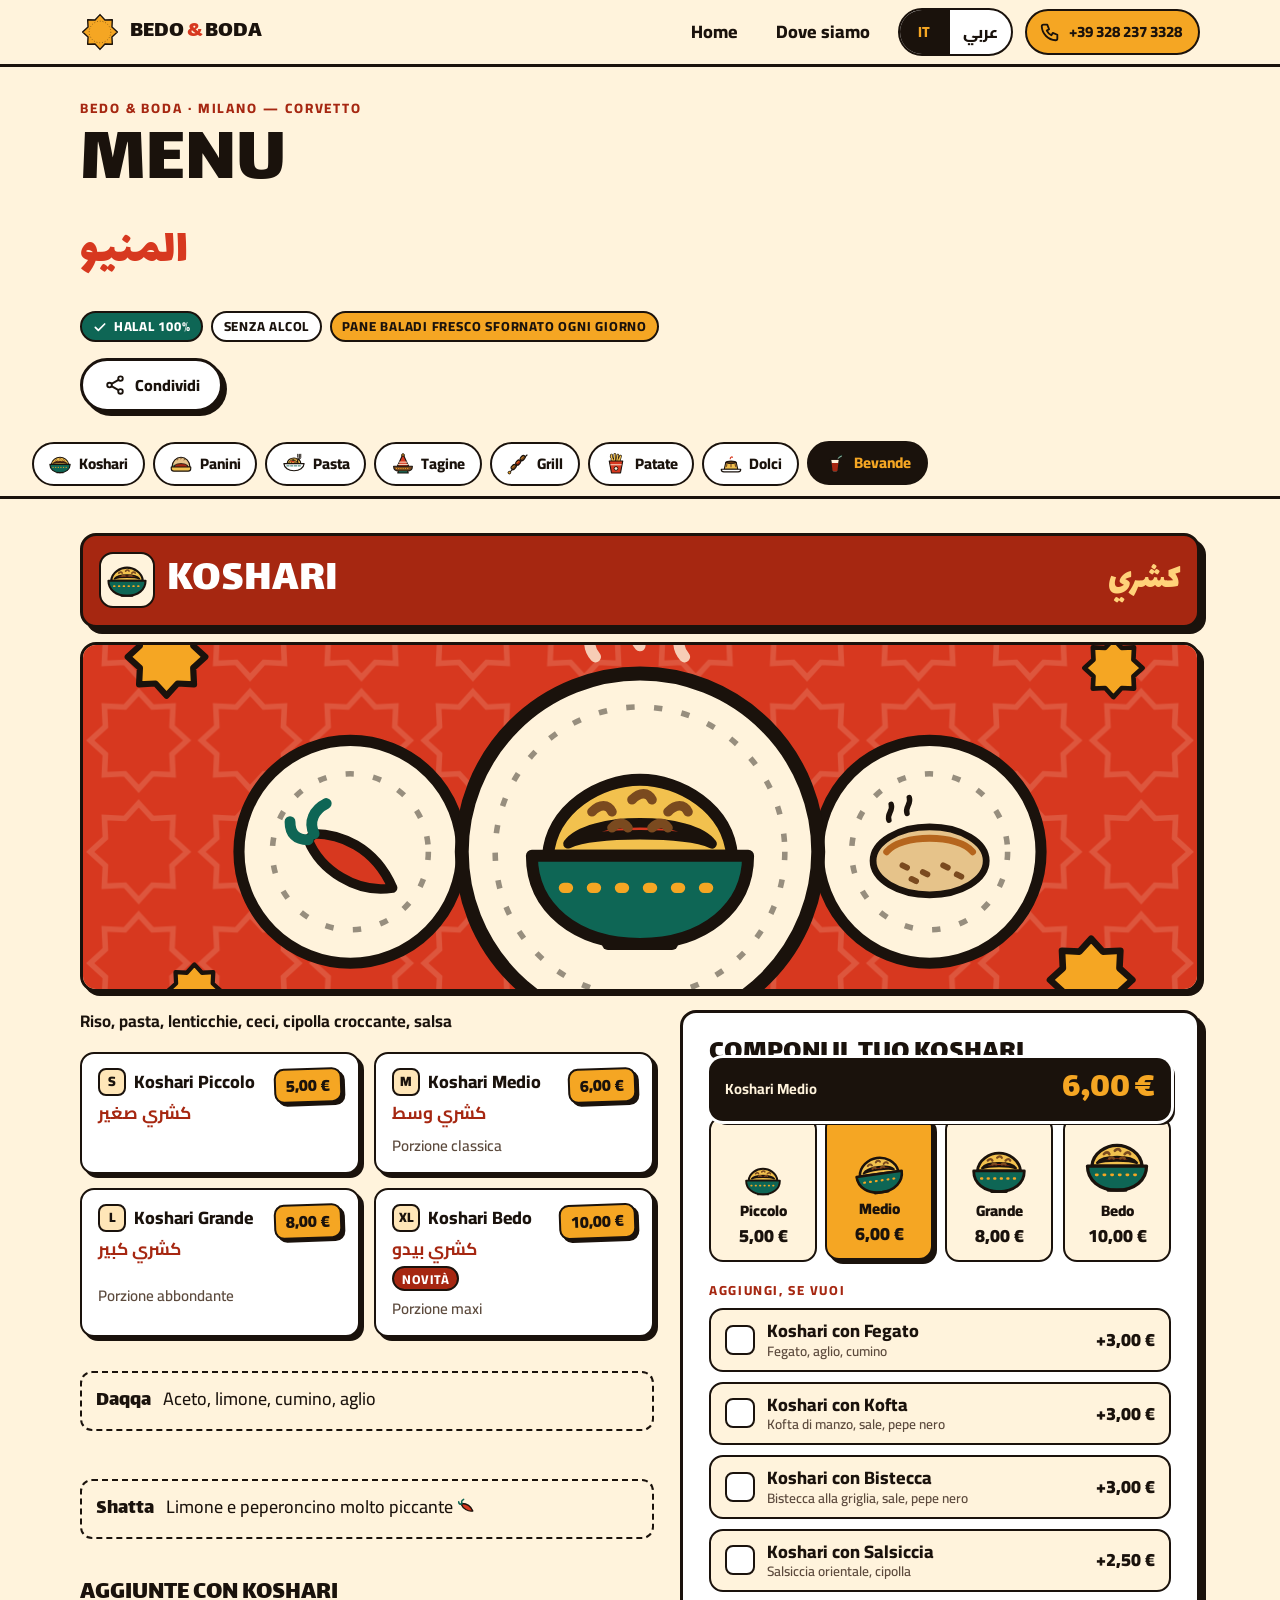
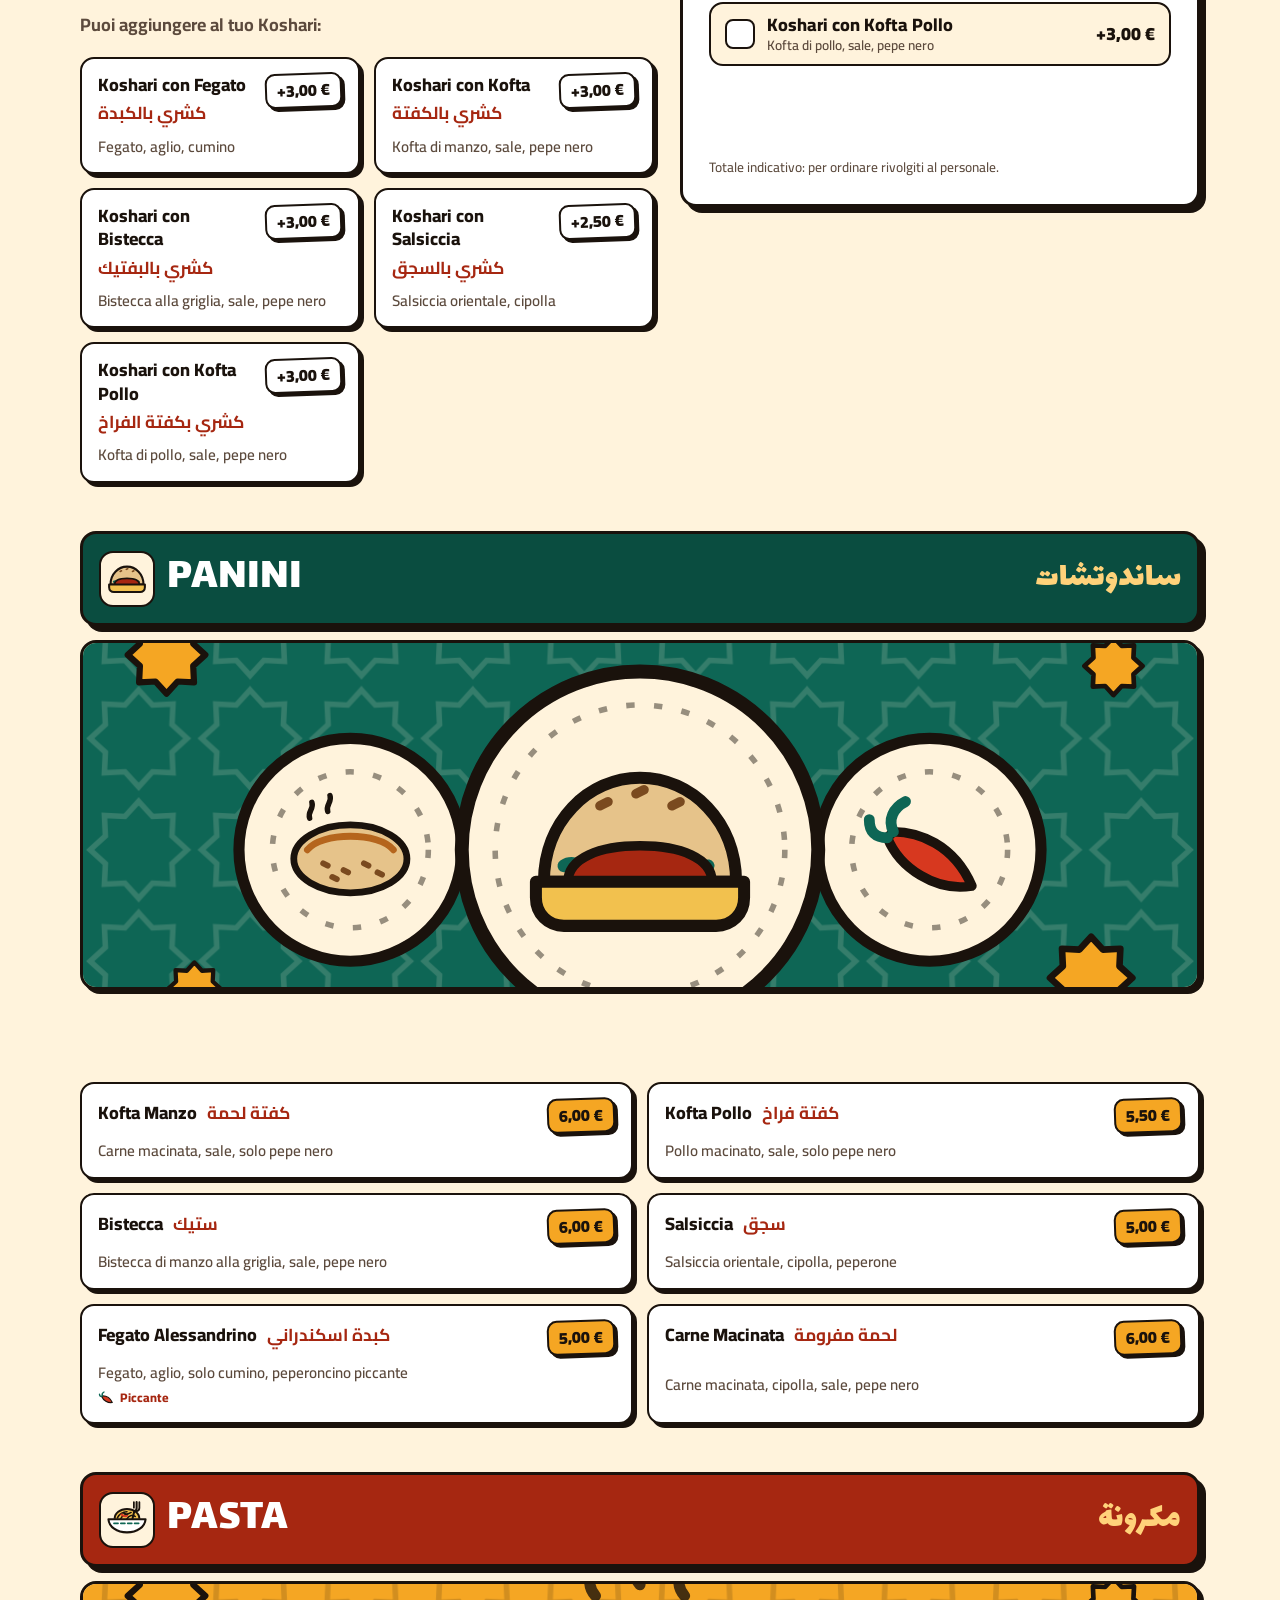
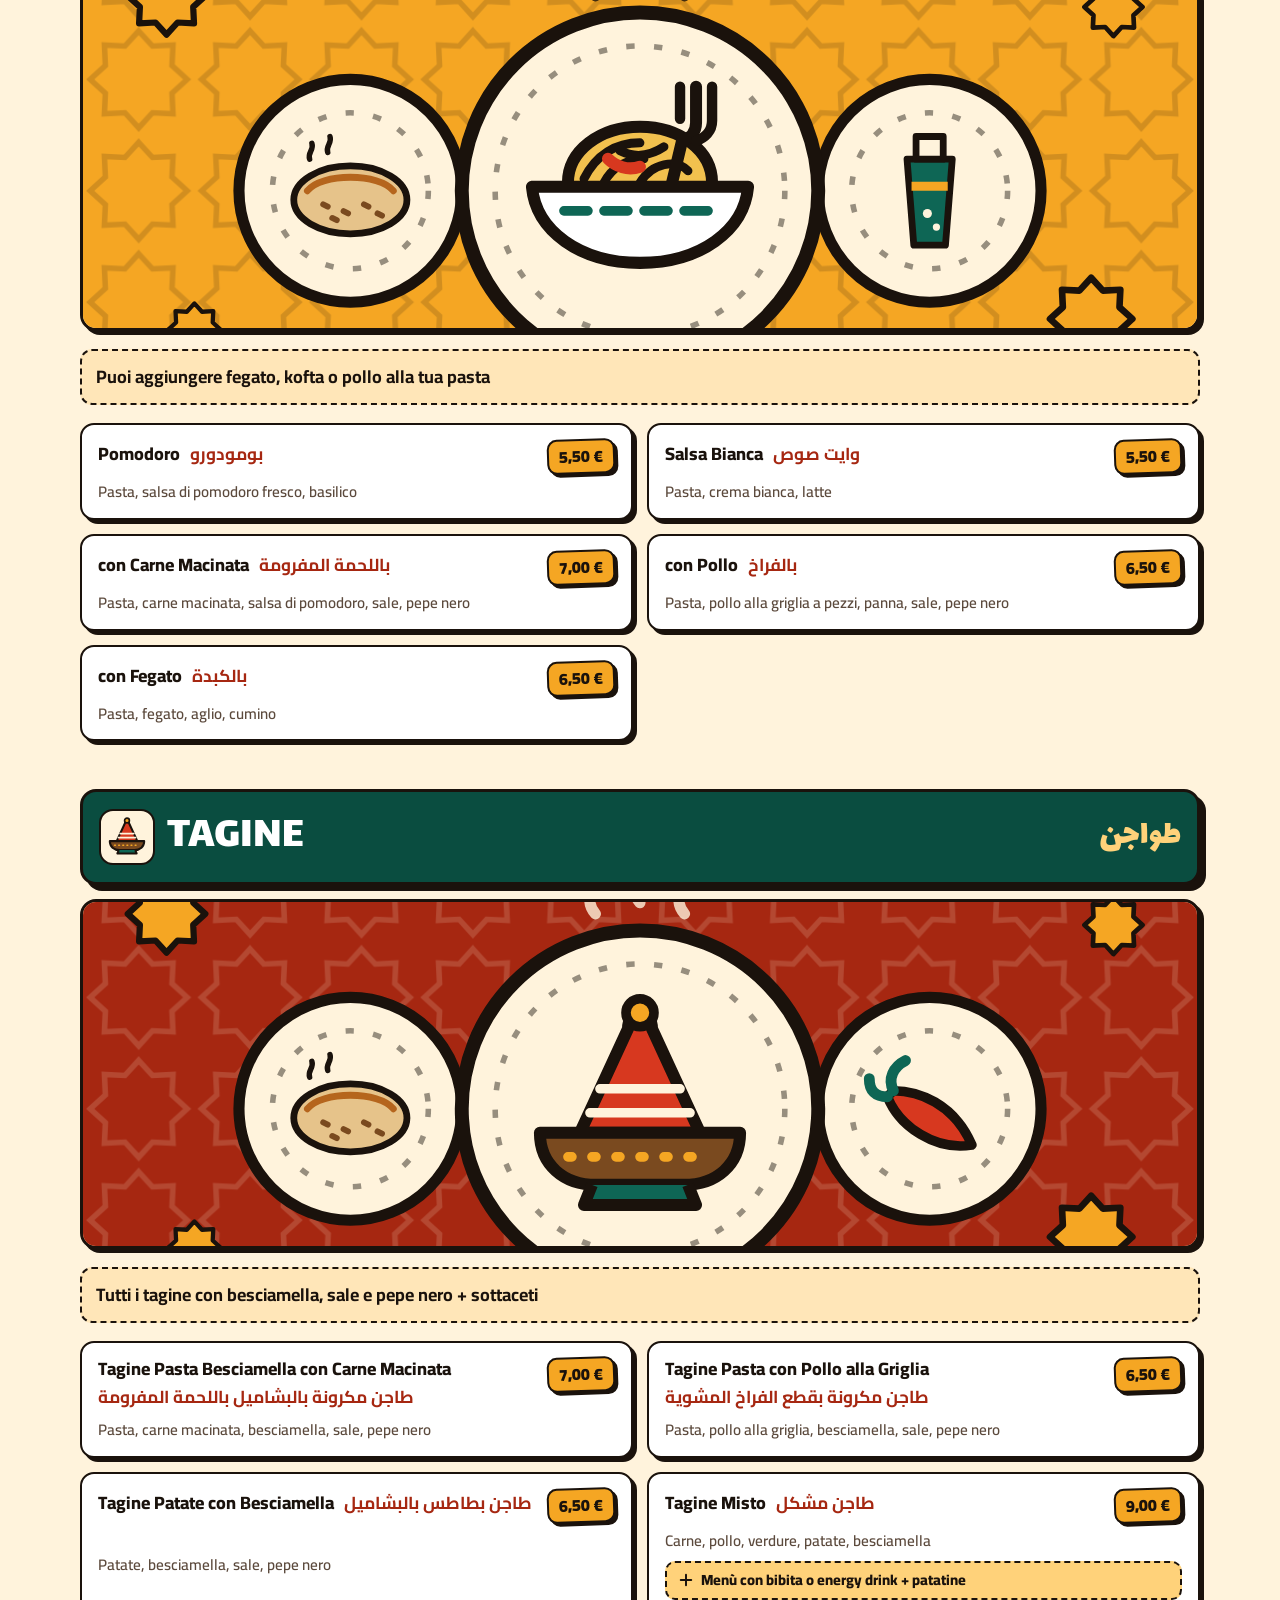
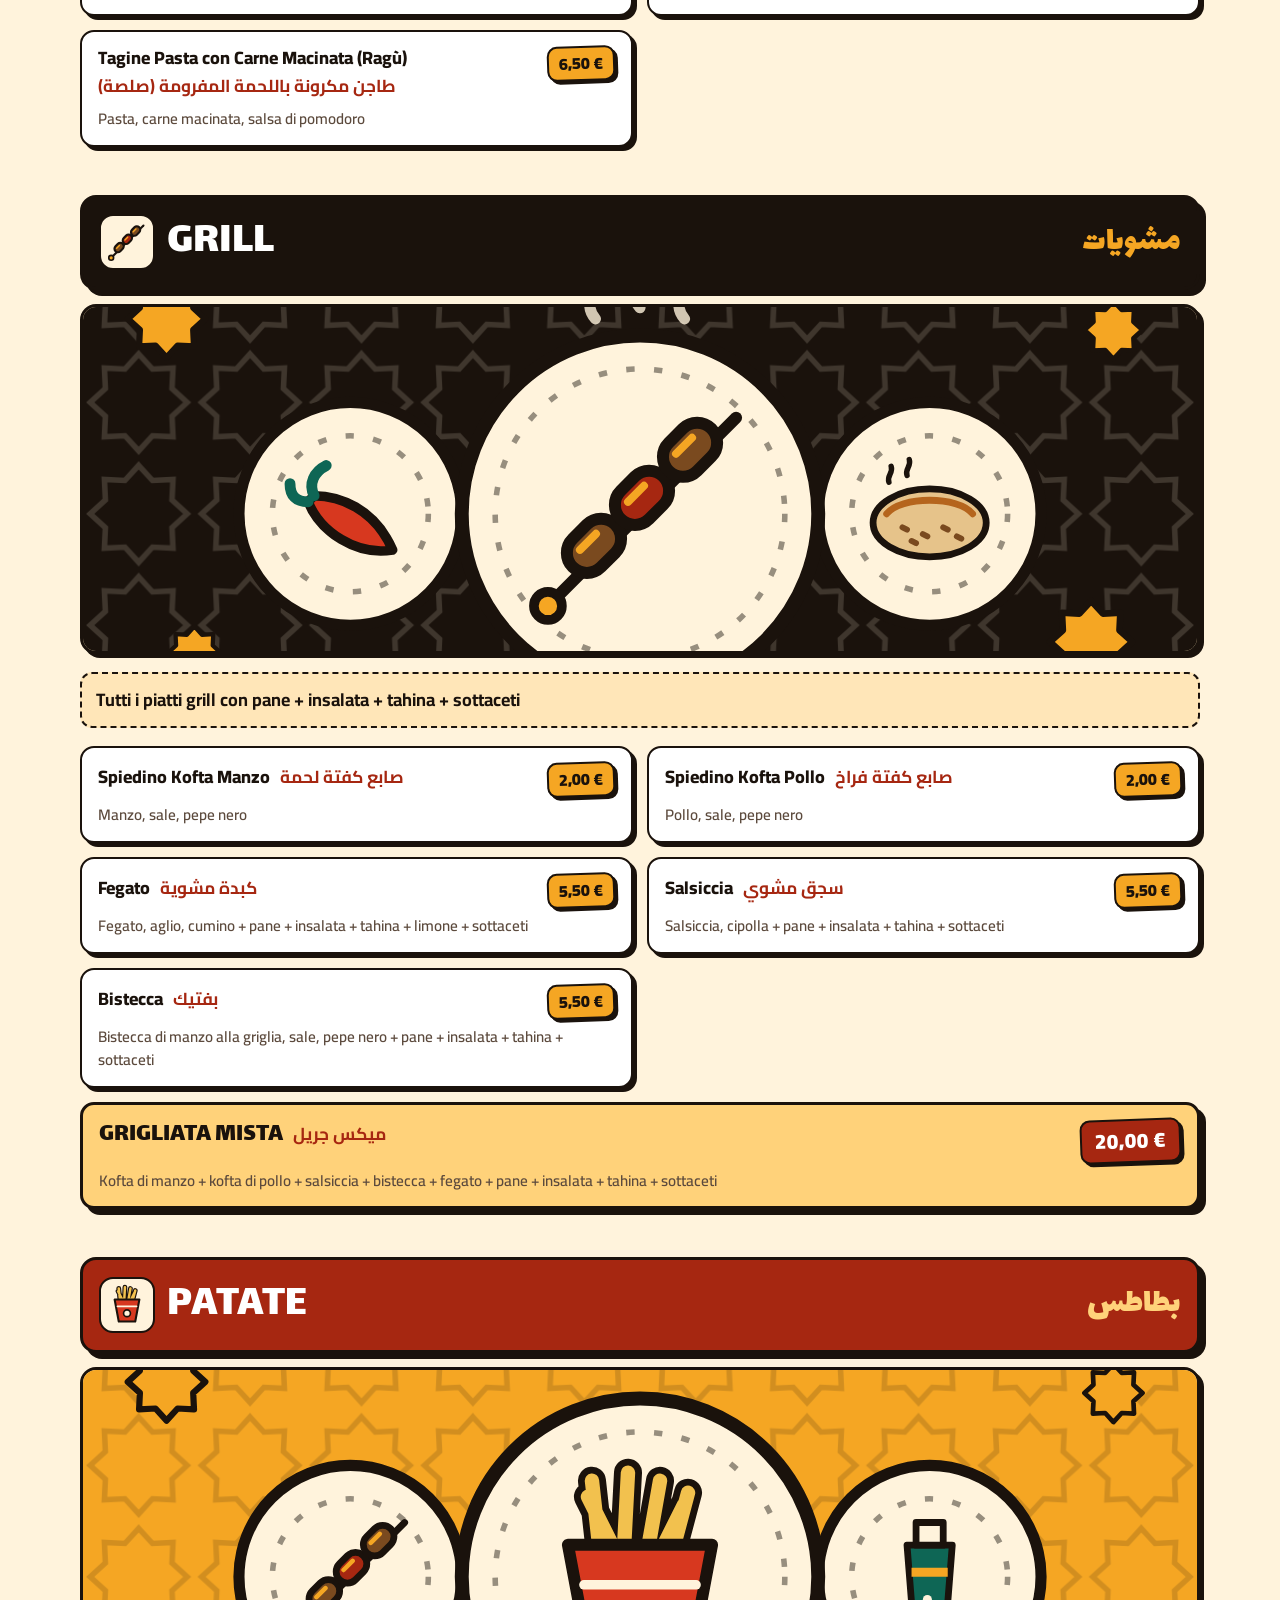
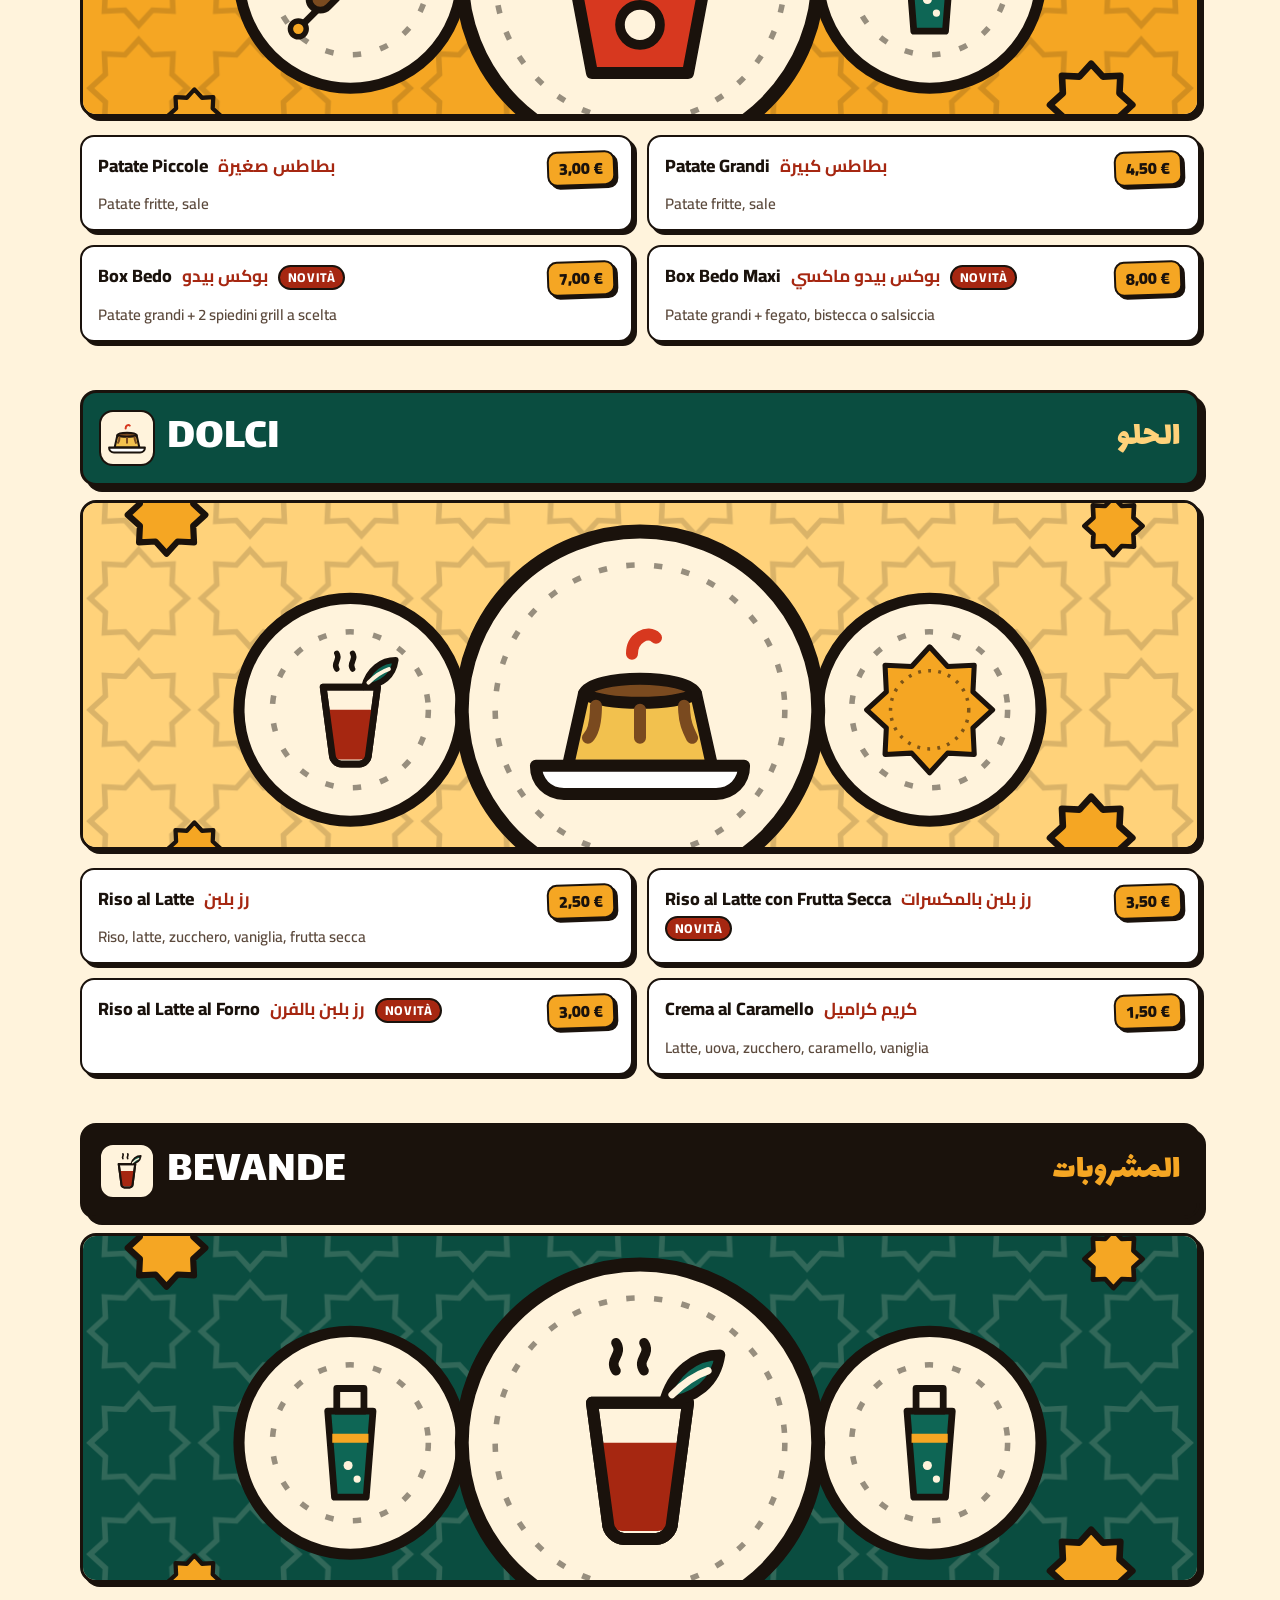
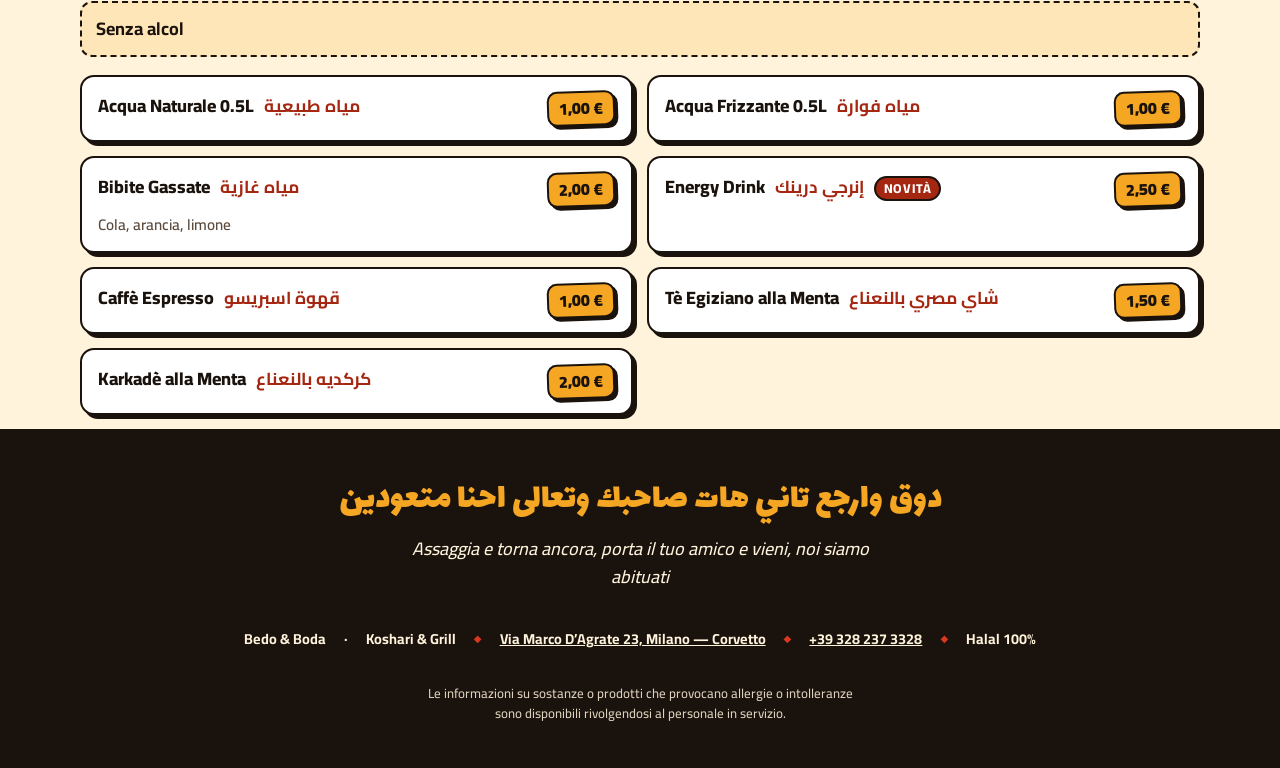
==== commit 3b9efd01: "Modifiche del cliente: nuovi prezzi grill/tagine/pasta, Koshari Bedo, Box Bedo e Box Bedo Maxi, nuov" ====
--- a/menu/index.html
+++ b/menu/index.html
@@ -23,10 +23,10 @@
 <link rel="preload" href="../assets/font/lalezar-latin-400.woff2" as="font" type="font/woff2" crossorigin>
 <link rel="preload" href="../assets/font/cairo-latin-400-900.woff2" as="font" type="font/woff2" crossorigin>
 <link rel="stylesheet" href="../assets/css/font.css?v=eba71a6d">
-<link rel="stylesheet" href="../assets/css/stile.css?v=2e0e54d3">
+<link rel="stylesheet" href="../assets/css/stile.css?v=c6cc9f0d">
 <script>(function(d){var h=d.documentElement,l=null;try{l=new URLSearchParams(location.search).get('lang')}catch(e){}if(l!=='ar'&&l!=='it'){try{l=localStorage.getItem('bb-lingua')}catch(e){}}if(l!=='ar'&&l!=='it'){l=(navigator.language||'').slice(0,2)==='ar'?'ar':'it'}h.lang=l;h.dir=l==='ar'?'rtl':'ltr';if(!(window.matchMedia&&matchMedia('(prefers-reduced-motion: reduce)').matches)&&'IntersectionObserver' in window){h.classList.add('js-anim');setTimeout(function(){if(!window.__bbOk)h.classList.remove('js-anim')},2500)}})(document);</script>
 <script src="../assets/js/sito.js?v=d9dd66ef" defer></script>
-<script type="application/ld+json">{"@context":"https://schema.org","@type":"Menu","name":"Menu Bedo & Boda","url":"https://claudiuszy686.github.io/bedo-boda/menu/","inLanguage":["it","ar"],"hasMenuSection":[{"@type":"MenuSection","name":"Koshari","hasMenuItem":[{"@type":"MenuItem","name":"Koshari Piccolo","alternateName":"كشري صغير","suitableForDiet":"https://schema.org/HalalDiet","offers":{"@type":"Offer","price":"5.00","priceCurrency":"EUR"}},{"@type":"MenuItem","name":"Koshari Medio","alternateName":"كشري وسط","description":"Porzione classica","suitableForDiet":"https://schema.org/HalalDiet","offers":{"@type":"Offer","price":"6.00","priceCurrency":"EUR"}},{"@type":"MenuItem","name":"Koshari Grande","alternateName":"كشري كبير","description":"Porzione abbondante","suitableForDiet":"https://schema.org/HalalDiet","offers":{"@type":"Offer","price":"8.00","priceCurrency":"EUR"}},{"@type":"MenuItem","name":"Koshari con Fegato","alternateName":"كشري بالكبدة","description":"Fegato, aglio, cumino","suitableForDiet":"https://schema.org/HalalDiet","offers":{"@type":"Offer","price":"3.00","priceCurrency":"EUR"}},{"@type":"MenuItem","name":"Koshari con Kofta","alternateName":"كشري بالكفتة","description":"Kofta di manzo, sale, pepe nero","suitableForDiet":"https://schema.org/HalalDiet","offers":{"@type":"Offer","price":"3.00","priceCurrency":"EUR"}},{"@type":"MenuItem","name":"Koshari con Bistecca","alternateName":"كشري بالبفتيك","description":"Bistecca alla griglia, sale, pepe nero","suitableForDiet":"https://schema.org/HalalDiet","offers":{"@type":"Offer","price":"3.00","priceCurrency":"EUR"}},{"@type":"MenuItem","name":"Koshari con Salsiccia","alternateName":"كشري بالسجق","description":"Salsiccia orientale, cipolla","suitableForDiet":"https://schema.org/HalalDiet","offers":{"@type":"Offer","price":"2.50","priceCurrency":"EUR"}},{"@type":"MenuItem","name":"Koshari con Kofta Pollo","alternateName":"كشري بكفتة الفراخ","description":"Kofta di pollo, sale, pepe nero","suitableForDiet":"https://schema.org/HalalDiet","offers":{"@type":"Offer","price":"3.00","priceCurrency":"EUR"}}]},{"@type":"MenuSection","name":"Panini","hasMenuItem":[{"@type":"MenuItem","name":"Kofta Manzo","alternateName":"كفتة لحمة","description":"Carne macinata, sale, solo pepe nero","suitableForDiet":"https://schema.org/HalalDiet","offers":{"@type":"Offer","price":"6.00","priceCurrency":"EUR"}},{"@type":"MenuItem","name":"Kofta Pollo","alternateName":"كفتة فراخ","description":"Pollo macinato, sale, solo pepe nero","suitableForDiet":"https://schema.org/HalalDiet","offers":{"@type":"Offer","price":"5.50","priceCurrency":"EUR"}},{"@type":"MenuItem","name":"Bistecca","alternateName":"ستيك","description":"Bistecca di manzo alla griglia, sale, pepe nero","suitableForDiet":"https://schema.org/HalalDiet","offers":{"@type":"Offer","price":"6.00","priceCurrency":"EUR"}},{"@type":"MenuItem","name":"Salsiccia","alternateName":"سجق","description":"Salsiccia orientale, cipolla, peperone","suitableForDiet":"https://schema.org/HalalDiet","offers":{"@type":"Offer","price":"5.00","priceCurrency":"EUR"}},{"@type":"MenuItem","name":"Fegato Alessandrino","alternateName":"كبدة اسكندراني","description":"Fegato, aglio, solo cumino, peperoncino piccante","suitableForDiet":"https://schema.org/HalalDiet","offers":{"@type":"Offer","price":"5.00","priceCurrency":"EUR"}},{"@type":"MenuItem","name":"Carne Macinata","alternateName":"لحمة مفرومة","description":"Carne macinata, cipolla, sale, pepe nero","suitableForDiet":"https://schema.org/HalalDiet","offers":{"@type":"Offer","price":"6.00","priceCurrency":"EUR"}}]},{"@type":"MenuSection","name":"Pasta","hasMenuItem":[{"@type":"MenuItem","name":"Pomodoro","alternateName":"بومودورو","description":"Pasta, salsa di pomodoro fresco, basilico","suitableForDiet":"https://schema.org/HalalDiet","offers":{"@type":"Offer","price":"5.50","priceCurrency":"EUR"}},{"@type":"MenuItem","name":"Salsa Bianca","alternateName":"وايت صوص","description":"Pasta, crema bianca, latte","suitableForDiet":"https://schema.org/HalalDiet","offers":{"@type":"Offer","price":"5.50","priceCurrency":"EUR"}},{"@type":"MenuItem","name":"con Carne Macinata","alternateName":"باللحمة المفرومة","description":"Pasta, carne macinata, salsa di pomodoro, sale, pepe nero","suitableForDiet":"https://schema.org/HalalDiet","offers":{"@type":"Offer","price":"6.50","priceCurrency":"EUR"}},{"@type":"MenuItem","name":"con Pollo","alternateName":"بالفراخ","description":"Pasta, pollo alla griglia a pezzi, panna, sale, pepe nero","suitableForDiet":"https://schema.org/HalalDiet","offers":{"@type":"Offer","price":"6.50","priceCurrency":"EUR"}},{"@type":"MenuItem","name":"con Fegato","alternateName":"بالكبدة","description":"Pasta, fegato, aglio, cumino","suitableForDiet":"https://schema.org/HalalDiet","offers":{"@type":"Offer","price":"6.50","priceCurrency":"EUR"}}]},{"@type":"MenuSection","name":"Tagine","hasMenuItem":[{"@type":"MenuItem","name":"Tagine Pasta Besciamella con Carne Macinata","alternateName":"طاجن مكرونة بالبشاميل باللحمة المفرومة","description":"Pasta, carne macinata, besciamella, sale, pepe nero","suitableForDiet":"https://schema.org/HalalDiet","offers":{"@type":"Offer","price":"8.00","priceCurrency":"EUR"}},{"@type":"MenuItem","name":"Tagine Pasta con Pollo alla Griglia","alternateName":"طاجن مكرونة بقطع الفراخ المشوية","description":"Pasta, pollo alla griglia, besciamella, sale, pepe nero","suitableForDiet":"https://schema.org/HalalDiet","offers":{"@type":"Offer","price":"8.00","priceCurrency":"EUR"}},{"@type":"MenuItem","name":"Tagine Patate con Besciamella","alternateName":"طاجن بطاطس بالبشاميل","description":"Patate, besciamella, sale, pepe nero","suitableForDiet":"https://schema.org/HalalDiet","offers":{"@type":"Offer","price":"7.00","priceCurrency":"EUR"}},{"@type":"MenuItem","name":"Tagine Misto","alternateName":"طاجن مشكل","description":"Carne, pollo, verdure, patate, besciamella","suitableForDiet":"https://schema.org/HalalDiet","offers":{"@type":"Offer","price":"9.00","priceCurrency":"EUR"}},{"@type":"MenuItem","name":"Tagine Pasta con Carne Macinata (Salsa)","alternateName":"طاجن مكرونة باللحمة المفرومة (صلصة)","description":"Pasta, carne macinata, salsa di pomodoro","suitableForDiet":"https://schema.org/HalalDiet","offers":{"@type":"Offer","price":"7.50","priceCurrency":"EUR"}}]},{"@type":"MenuSection","name":"Grill","hasMenuItem":[{"@type":"MenuItem","name":"Spiedino Kofta Manzo","alternateName":"صابع كفتة لحمة","description":"Manzo, sale, pepe nero","suitableForDiet":"https://schema.org/HalalDiet","offers":{"@type":"Offer","price":"2.00","priceCurrency":"EUR"}},{"@type":"MenuItem","name":"Spiedino Kofta Pollo","alternateName":"صابع كفتة فراخ","description":"Pollo, sale, pepe nero","suitableForDiet":"https://schema.org/HalalDiet","offers":{"@type":"Offer","price":"2.00","priceCurrency":"EUR"}},{"@type":"MenuItem","name":"Fegato","alternateName":"كبدة مشوية","description":"Fegato, aglio, cumino + pane + insalata + tahina + limone + sottaceti","suitableForDiet":"https://schema.org/HalalDiet","offers":{"@type":"Offer","price":"6.00","priceCurrency":"EUR"}},{"@type":"MenuItem","name":"Salsiccia","alternateName":"سجق مشوي","description":"Salsiccia, cipolla + pane + insalata + tahina + sottaceti","suitableForDiet":"https://schema.org/HalalDiet","offers":{"@type":"Offer","price":"5.00","priceCurrency":"EUR"}},{"@type":"MenuItem","name":"Bistecca","alternateName":"بفتيك","description":"Bistecca di manzo alla griglia, sale, pepe nero + pane + insalata + tahina + sottaceti","suitableForDiet":"https://schema.org/HalalDiet","offers":{"@type":"Offer","price":"5.00","priceCurrency":"EUR"}},{"@type":"MenuItem","name":"Grigliata Mista","alternateName":"ميكس جريل","description":"Kofta di manzo + kofta di pollo + salsiccia + bistecca + fegato + pane + insalata + tahina + sottaceti","suitableForDiet":"https://schema.org/HalalDiet","offers":{"@type":"Offer","price":"20.00","priceCurrency":"EUR"}}]},{"@type":"MenuSection","name":"Patate","hasMenuItem":[{"@type":"MenuItem","name":"Patate Piccole","alternateName":"بطاطس صغيرة","description":"Patate fritte, sale","suitableForDiet":"https://schema.org/HalalDiet","offers":{"@type":"Offer","price":"3.00","priceCurrency":"EUR"}},{"@type":"MenuItem","name":"Patate Grandi","alternateName":"بطاطس كبيرة","description":"Patate fritte, sale","suitableForDiet":"https://schema.org/HalalDiet","offers":{"@type":"Offer","price":"4.50","priceCurrency":"EUR"}}]},{"@type":"MenuSection","name":"Dolci","hasMenuItem":[{"@type":"MenuItem","name":"Riso al Latte","alternateName":"رز بلبن","description":"Riso, latte, zucchero, vaniglia, frutta secca","suitableForDiet":"https://schema.org/HalalDiet","offers":{"@type":"Offer","price":"2.50","priceCurrency":"EUR"}},{"@type":"MenuItem","name":"Crema al Caramello","alternateName":"كريم كراميل","description":"Latte, uova, zucchero, caramello, vaniglia","suitableForDiet":"https://schema.org/HalalDiet","offers":{"@type":"Offer","price":"1.50","priceCurrency":"EUR"}}]},{"@type":"MenuSection","name":"Bevande","hasMenuItem":[{"@type":"MenuItem","name":"Acqua Naturale 0.5L","alternateName":"مياه طبيعية","suitableForDiet":"https://schema.org/HalalDiet","offers":{"@type":"Offer","price":"1.00","priceCurrency":"EUR"}},{"@type":"MenuItem","name":"Acqua Frizzante 0.5L","alternateName":"مياه فوارة","suitableForDiet":"https://schema.org/HalalDiet","offers":{"@type":"Offer","price":"1.00","priceCurrency":"EUR"}},{"@type":"MenuItem","name":"Bibite Gassate","alternateName":"مياه غازية","description":"Cola, arancia, limone","suitableForDiet":"https://schema.org/HalalDiet","offers":{"@type":"Offer","price":"2.00","priceCurrency":"EUR"}},{"@type":"MenuItem","name":"Caffè Espresso","alternateName":"قهوة اسبريسو","suitableForDiet":"https://schema.org/HalalDiet","offers":{"@type":"Offer","price":"1.00","priceCurrency":"EUR"}},{"@type":"MenuItem","name":"Tè Egiziano alla Menta","alternateName":"شاي مصري بالنعناع","suitableForDiet":"https://schema.org/HalalDiet","offers":{"@type":"Offer","price":"1.50","priceCurrency":"EUR"}},{"@type":"MenuItem","name":"Karkadè alla Menta","alternateName":"كركديه بالنعناع","suitableForDiet":"https://schema.org/HalalDiet","offers":{"@type":"Offer","price":"2.00","priceCurrency":"EUR"}}]}]}</script>
+<script type="application/ld+json">{"@context":"https://schema.org","@type":"Menu","name":"Menu Bedo & Boda","url":"https://claudiuszy686.github.io/bedo-boda/menu/","inLanguage":["it","ar"],"hasMenuSection":[{"@type":"MenuSection","name":"Koshari","hasMenuItem":[{"@type":"MenuItem","name":"Koshari Piccolo","alternateName":"كشري صغير","suitableForDiet":"https://schema.org/HalalDiet","offers":{"@type":"Offer","price":"5.00","priceCurrency":"EUR"}},{"@type":"MenuItem","name":"Koshari Medio","alternateName":"كشري وسط","description":"Porzione classica","suitableForDiet":"https://schema.org/HalalDiet","offers":{"@type":"Offer","price":"6.00","priceCurrency":"EUR"}},{"@type":"MenuItem","name":"Koshari Grande","alternateName":"كشري كبير","description":"Porzione abbondante","suitableForDiet":"https://schema.org/HalalDiet","offers":{"@type":"Offer","price":"8.00","priceCurrency":"EUR"}},{"@type":"MenuItem","name":"Koshari Bedo","alternateName":"كشري بيدو","description":"Porzione maxi","suitableForDiet":"https://schema.org/HalalDiet","offers":{"@type":"Offer","price":"10.00","priceCurrency":"EUR"}},{"@type":"MenuItem","name":"Koshari con Fegato","alternateName":"كشري بالكبدة","description":"Fegato, aglio, cumino","suitableForDiet":"https://schema.org/HalalDiet","offers":{"@type":"Offer","price":"3.00","priceCurrency":"EUR"}},{"@type":"MenuItem","name":"Koshari con Kofta","alternateName":"كشري بالكفتة","description":"Kofta di manzo, sale, pepe nero","suitableForDiet":"https://schema.org/HalalDiet","offers":{"@type":"Offer","price":"3.00","priceCurrency":"EUR"}},{"@type":"MenuItem","name":"Koshari con Bistecca","alternateName":"كشري بالبفتيك","description":"Bistecca alla griglia, sale, pepe nero","suitableForDiet":"https://schema.org/HalalDiet","offers":{"@type":"Offer","price":"3.00","priceCurrency":"EUR"}},{"@type":"MenuItem","name":"Koshari con Salsiccia","alternateName":"كشري بالسجق","description":"Salsiccia orientale, cipolla","suitableForDiet":"https://schema.org/HalalDiet","offers":{"@type":"Offer","price":"2.50","priceCurrency":"EUR"}},{"@type":"MenuItem","name":"Koshari con Kofta Pollo","alternateName":"كشري بكفتة الفراخ","description":"Kofta di pollo, sale, pepe nero","suitableForDiet":"https://schema.org/HalalDiet","offers":{"@type":"Offer","price":"3.00","priceCurrency":"EUR"}}]},{"@type":"MenuSection","name":"Panini","hasMenuItem":[{"@type":"MenuItem","name":"Kofta Manzo","alternateName":"كفتة لحمة","description":"Carne macinata, sale, solo pepe nero","suitableForDiet":"https://schema.org/HalalDiet","offers":{"@type":"Offer","price":"6.00","priceCurrency":"EUR"}},{"@type":"MenuItem","name":"Kofta Pollo","alternateName":"كفتة فراخ","description":"Pollo macinato, sale, solo pepe nero","suitableForDiet":"https://schema.org/HalalDiet","offers":{"@type":"Offer","price":"5.50","priceCurrency":"EUR"}},{"@type":"MenuItem","name":"Bistecca","alternateName":"ستيك","description":"Bistecca di manzo alla griglia, sale, pepe nero","suitableForDiet":"https://schema.org/HalalDiet","offers":{"@type":"Offer","price":"6.00","priceCurrency":"EUR"}},{"@type":"MenuItem","name":"Salsiccia","alternateName":"سجق","description":"Salsiccia orientale, cipolla, peperone","suitableForDiet":"https://schema.org/HalalDiet","offers":{"@type":"Offer","price":"5.00","priceCurrency":"EUR"}},{"@type":"MenuItem","name":"Fegato Alessandrino","alternateName":"كبدة اسكندراني","description":"Fegato, aglio, solo cumino, peperoncino piccante","suitableForDiet":"https://schema.org/HalalDiet","offers":{"@type":"Offer","price":"5.00","priceCurrency":"EUR"}},{"@type":"MenuItem","name":"Carne Macinata","alternateName":"لحمة مفرومة","description":"Carne macinata, cipolla, sale, pepe nero","suitableForDiet":"https://schema.org/HalalDiet","offers":{"@type":"Offer","price":"6.00","priceCurrency":"EUR"}}]},{"@type":"MenuSection","name":"Pasta","hasMenuItem":[{"@type":"MenuItem","name":"Pomodoro","alternateName":"بومودورو","description":"Pasta, salsa di pomodoro fresco, basilico","suitableForDiet":"https://schema.org/HalalDiet","offers":{"@type":"Offer","price":"5.50","priceCurrency":"EUR"}},{"@type":"MenuItem","name":"Salsa Bianca","alternateName":"وايت صوص","description":"Pasta, crema bianca, latte","suitableForDiet":"https://schema.org/HalalDiet","offers":{"@type":"Offer","price":"5.50","priceCurrency":"EUR"}},{"@type":"MenuItem","name":"con Carne Macinata","alternateName":"باللحمة المفرومة","description":"Pasta, carne macinata, salsa di pomodoro, sale, pepe nero","suitableForDiet":"https://schema.org/HalalDiet","offers":{"@type":"Offer","price":"7.00","priceCurrency":"EUR"}},{"@type":"MenuItem","name":"con Pollo","alternateName":"بالفراخ","description":"Pasta, pollo alla griglia a pezzi, panna, sale, pepe nero","suitableForDiet":"https://schema.org/HalalDiet","offers":{"@type":"Offer","price":"6.50","priceCurrency":"EUR"}},{"@type":"MenuItem","name":"con Fegato","alternateName":"بالكبدة","description":"Pasta, fegato, aglio, cumino","suitableForDiet":"https://schema.org/HalalDiet","offers":{"@type":"Offer","price":"6.50","priceCurrency":"EUR"}}]},{"@type":"MenuSection","name":"Tagine","hasMenuItem":[{"@type":"MenuItem","name":"Tagine Pasta Besciamella con Carne Macinata","alternateName":"طاجن مكرونة بالبشاميل باللحمة المفرومة","description":"Pasta, carne macinata, besciamella, sale, pepe nero","suitableForDiet":"https://schema.org/HalalDiet","offers":{"@type":"Offer","price":"7.00","priceCurrency":"EUR"}},{"@type":"MenuItem","name":"Tagine Pasta con Pollo alla Griglia","alternateName":"طاجن مكرونة بقطع الفراخ المشوية","description":"Pasta, pollo alla griglia, besciamella, sale, pepe nero","suitableForDiet":"https://schema.org/HalalDiet","offers":{"@type":"Offer","price":"6.50","priceCurrency":"EUR"}},{"@type":"MenuItem","name":"Tagine Patate con Besciamella","alternateName":"طاجن بطاطس بالبشاميل","description":"Patate, besciamella, sale, pepe nero","suitableForDiet":"https://schema.org/HalalDiet","offers":{"@type":"Offer","price":"6.50","priceCurrency":"EUR"}},{"@type":"MenuItem","name":"Tagine Misto","alternateName":"طاجن مشكل","description":"Carne, pollo, verdure, patate, besciamella","suitableForDiet":"https://schema.org/HalalDiet","offers":{"@type":"Offer","price":"9.00","priceCurrency":"EUR"}},{"@type":"MenuItem","name":"Tagine Pasta con Carne Macinata (Ragù)","alternateName":"طاجن مكرونة باللحمة المفرومة (صلصة)","description":"Pasta, carne macinata, salsa di pomodoro","suitableForDiet":"https://schema.org/HalalDiet","offers":{"@type":"Offer","price":"6.50","priceCurrency":"EUR"}}]},{"@type":"MenuSection","name":"Grill","hasMenuItem":[{"@type":"MenuItem","name":"Spiedino Kofta Manzo","alternateName":"صابع كفتة لحمة","description":"Manzo, sale, pepe nero","suitableForDiet":"https://schema.org/HalalDiet","offers":{"@type":"Offer","price":"2.00","priceCurrency":"EUR"}},{"@type":"MenuItem","name":"Spiedino Kofta Pollo","alternateName":"صابع كفتة فراخ","description":"Pollo, sale, pepe nero","suitableForDiet":"https://schema.org/HalalDiet","offers":{"@type":"Offer","price":"2.00","priceCurrency":"EUR"}},{"@type":"MenuItem","name":"Fegato","alternateName":"كبدة مشوية","description":"Fegato, aglio, cumino + pane + insalata + tahina + limone + sottaceti","suitableForDiet":"https://schema.org/HalalDiet","offers":{"@type":"Offer","price":"5.50","priceCurrency":"EUR"}},{"@type":"MenuItem","name":"Salsiccia","alternateName":"سجق مشوي","description":"Salsiccia, cipolla + pane + insalata + tahina + sottaceti","suitableForDiet":"https://schema.org/HalalDiet","offers":{"@type":"Offer","price":"5.50","priceCurrency":"EUR"}},{"@type":"MenuItem","name":"Bistecca","alternateName":"بفتيك","description":"Bistecca di manzo alla griglia, sale, pepe nero + pane + insalata + tahina + sottaceti","suitableForDiet":"https://schema.org/HalalDiet","offers":{"@type":"Offer","price":"5.50","priceCurrency":"EUR"}},{"@type":"MenuItem","name":"Grigliata Mista","alternateName":"ميكس جريل","description":"Kofta di manzo + kofta di pollo + salsiccia + bistecca + fegato + pane + insalata + tahina + sottaceti","suitableForDiet":"https://schema.org/HalalDiet","offers":{"@type":"Offer","price":"20.00","priceCurrency":"EUR"}}]},{"@type":"MenuSection","name":"Patate","hasMenuItem":[{"@type":"MenuItem","name":"Patate Piccole","alternateName":"بطاطس صغيرة","description":"Patate fritte, sale","suitableForDiet":"https://schema.org/HalalDiet","offers":{"@type":"Offer","price":"3.00","priceCurrency":"EUR"}},{"@type":"MenuItem","name":"Patate Grandi","alternateName":"بطاطس كبيرة","description":"Patate fritte, sale","suitableForDiet":"https://schema.org/HalalDiet","offers":{"@type":"Offer","price":"4.50","priceCurrency":"EUR"}},{"@type":"MenuItem","name":"Box Bedo","alternateName":"بوكس بيدو","description":"Patate grandi + 2 spiedini grill a scelta","suitableForDiet":"https://schema.org/HalalDiet","offers":{"@type":"Offer","price":"7.00","priceCurrency":"EUR"}},{"@type":"MenuItem","name":"Box Bedo Maxi","alternateName":"بوكس بيدو ماكسي","description":"Patate grandi + fegato, bistecca o salsiccia","suitableForDiet":"https://schema.org/HalalDiet","offers":{"@type":"Offer","price":"8.00","priceCurrency":"EUR"}}]},{"@type":"MenuSection","name":"Dolci","hasMenuItem":[{"@type":"MenuItem","name":"Riso al Latte","alternateName":"رز بلبن","description":"Riso, latte, zucchero, vaniglia, frutta secca","suitableForDiet":"https://schema.org/HalalDiet","offers":{"@type":"Offer","price":"2.50","priceCurrency":"EUR"}},{"@type":"MenuItem","name":"Riso al Latte con Frutta Secca","alternateName":"رز بلبن بالمكسرات","suitableForDiet":"https://schema.org/HalalDiet","offers":{"@type":"Offer","price":"3.50","priceCurrency":"EUR"}},{"@type":"MenuItem","name":"Riso al Latte al Forno","alternateName":"رز بلبن بالفرن","suitableForDiet":"https://schema.org/HalalDiet","offers":{"@type":"Offer","price":"3.00","priceCurrency":"EUR"}},{"@type":"MenuItem","name":"Crema al Caramello","alternateName":"كريم كراميل","description":"Latte, uova, zucchero, caramello, vaniglia","suitableForDiet":"https://schema.org/HalalDiet","offers":{"@type":"Offer","price":"1.50","priceCurrency":"EUR"}}]},{"@type":"MenuSection","name":"Bevande","hasMenuItem":[{"@type":"MenuItem","name":"Acqua Naturale 0.5L","alternateName":"مياه طبيعية","suitableForDiet":"https://schema.org/HalalDiet","offers":{"@type":"Offer","price":"1.00","priceCurrency":"EUR"}},{"@type":"MenuItem","name":"Acqua Frizzante 0.5L","alternateName":"مياه فوارة","suitableForDiet":"https://schema.org/HalalDiet","offers":{"@type":"Offer","price":"1.00","priceCurrency":"EUR"}},{"@type":"MenuItem","name":"Bibite Gassate","alternateName":"مياه غازية","description":"Cola, arancia, limone","suitableForDiet":"https://schema.org/HalalDiet","offers":{"@type":"Offer","price":"2.00","priceCurrency":"EUR"}},{"@type":"MenuItem","name":"Energy Drink","alternateName":"إنرجي درينك","suitableForDiet":"https://schema.org/HalalDiet","offers":{"@type":"Offer","price":"2.50","priceCurrency":"EUR"}},{"@type":"MenuItem","name":"Caffè Espresso","alternateName":"قهوة اسبريسو","suitableForDiet":"https://schema.org/HalalDiet","offers":{"@type":"Offer","price":"1.00","priceCurrency":"EUR"}},{"@type":"MenuItem","name":"Tè Egiziano alla Menta","alternateName":"شاي مصري بالنعناع","suitableForDiet":"https://schema.org/HalalDiet","offers":{"@type":"Offer","price":"1.50","priceCurrency":"EUR"}},{"@type":"MenuItem","name":"Karkadè alla Menta","alternateName":"كركديه بالنعناع","suitableForDiet":"https://schema.org/HalalDiet","offers":{"@type":"Offer","price":"2.00","priceCurrency":"EUR"}}]}]}</script>
 </head>
 <body>
 <a class="salta" href="#contenuto"><span data-solo="it">Vai al contenuto</span><span data-solo="ar" lang="ar">انتقل للمحتوى</span></a>
@@ -165,6 +165,7 @@
 <section class="sezione" id="koshari" aria-labelledby="t-koshari">
   <div class="contenitore">
     <div class="sezione__testa rivela"><svg aria-hidden="true" focusable="false"><use href="#i-ciotola"/></svg><h2 id="t-koshari"><span data-solo="it">Koshari</span><span data-solo="ar" lang="ar">كشري</span></h2><span class="sub"><span data-solo="it" lang="ar">كشري</span><span data-solo="ar" lang="it">Koshari</span></span></div>
+    <figure class="cat-img rivela cat-img--disegno" aria-hidden="true"><svg viewBox="0 0 400 175" preserveAspectRatio="xMidYMid slice" focusable="false"><defs><pattern id="mot-koshari" width="40" height="40" patternUnits="userSpaceOnUse"><path d="M50 6.5L62.4 20.1 80.8 19.2 79.9 37.6 93.5 50 79.9 62.4 80.8 80.8 62.4 79.9 50 93.5 37.6 79.9 19.2 80.8 20.1 62.4 6.5 50 20.1 37.6 19.2 19.2 37.6 20.1z" transform="scale(.4)" fill="none" stroke="#FFF3DC" stroke-width="5"/></pattern></defs><rect width="400" height="175" fill="#D7381F"/><rect width="400" height="175" fill="url(#mot-koshari)" opacity=".16"/><g transform="translate(14 14) scale(0.320)"><path d="M50 6.5L62.4 20.1 80.8 19.2 79.9 37.6 93.5 50 79.9 62.4 80.8 80.8 62.4 79.9 50 93.5 37.6 79.9 19.2 80.8 20.1 62.4 6.5 50 20.1 37.6 19.2 19.2 37.6 20.1z" fill="#F5A623" stroke="#1A120C" stroke-width="7" stroke-linejoin="round"/></g><g transform="translate(358 22) scale(0.240)"><path d="M50 6.5L62.4 20.1 80.8 19.2 79.9 37.6 93.5 50 79.9 62.4 80.8 80.8 62.4 79.9 50 93.5 37.6 79.9 19.2 80.8 20.1 62.4 6.5 50 20.1 37.6 19.2 19.2 37.6 20.1z" fill="#F5A623" stroke="#1A120C" stroke-width="7" stroke-linejoin="round"/></g><g transform="translate(29 139) scale(0.220)"><path d="M50 6.5L62.4 20.1 80.8 19.2 79.9 37.6 93.5 50 79.9 62.4 80.8 80.8 62.4 79.9 50 93.5 37.6 79.9 19.2 80.8 20.1 62.4 6.5 50 20.1 37.6 19.2 19.2 37.6 20.1z" fill="#F5A623" stroke="#1A120C" stroke-width="7" stroke-linejoin="round"/></g><g transform="translate(345 129) scale(0.340)"><path d="M50 6.5L62.4 20.1 80.8 19.2 79.9 37.6 93.5 50 79.9 62.4 80.8 80.8 62.4 79.9 50 93.5 37.6 79.9 19.2 80.8 20.1 62.4 6.5 50 20.1 37.6 19.2 19.2 37.6 20.1z" fill="#F5A623" stroke="#1A120C" stroke-width="7" stroke-linejoin="round"/></g><circle cx="96" cy="100" r="40" fill="#FFF3DC" stroke="#1A120C" stroke-width="4"/><circle cx="96" cy="100" r="28" fill="none" stroke="#1A120C" stroke-width="2" stroke-dasharray="3 7" opacity=".45"/><use href="#i-peperoncino" x="70" y="74" width="52" height="52" style="color:#F5A623"/><circle cx="304" cy="100" r="40" fill="#FFF3DC" stroke="#1A120C" stroke-width="4"/><circle cx="304" cy="100" r="28" fill="none" stroke="#1A120C" stroke-width="2" stroke-dasharray="3 7" opacity=".45"/><use href="#i-pane" x="278" y="74" width="52" height="52" style="color:#F5A623"/><g fill="none" stroke="#FFF3DC" stroke-width="4" stroke-linecap="round" opacity=".8"><path d="M184 30c-7-8 7-14 0-23"/><path d="M200 26c-7-8 7-14 0-23"/><path d="M216 30c-7-8 7-14 0-23"/></g><circle cx="200" cy="100" r="64" fill="#FFF3DC" stroke="#1A120C" stroke-width="5"/><circle cx="200" cy="100" r="52" fill="none" stroke="#1A120C" stroke-width="2" stroke-dasharray="3 7" opacity=".45"/><use href="#i-ciotola" x="154" y="54" width="92" height="92" style="color:#F5A623"/></svg></figure>
     <div class="koshari-griglia">
       <div>
         <p class="ingredienti rivela"><span data-solo="it">Riso, pasta, lenticchie, ceci, cipolla croccante, salsa</span><span data-solo="ar" lang="ar">رز، مكرونة، عدس، حمص، بصل محمر، صلصة</span></p>
@@ -182,6 +183,11 @@
           <div class="voce__nomi"><h3 class="voce__nome"><span class="etichetta-taglia" aria-hidden="true">L</span><span data-solo="it">Koshari Grande</span><span data-solo="ar" lang="ar">كشري كبير</span></h3><span class="voce__altro"><span data-solo="it" lang="ar">كشري كبير</span><span data-solo="ar" lang="it">Koshari Grande</span></span></div>
           <span class="prezzo">8,00 €</span>
           <p class="voce__desc"><span data-solo="it">Porzione abbondante</span><span data-solo="ar" lang="ar">حجم كبير</span></p>
+        </li>
+        <li class="voce rivela" style="--i:3">
+          <div class="voce__nomi"><h3 class="voce__nome"><span class="etichetta-taglia" aria-hidden="true">XL</span><span data-solo="it">Koshari Bedo</span><span data-solo="ar" lang="ar">كشري بيدو</span></h3><span class="voce__altro"><span data-solo="it" lang="ar">كشري بيدو</span><span data-solo="ar" lang="it">Koshari Bedo</span></span><span class="nuovo"><span data-solo="it">Novità</span><span data-solo="ar" lang="ar">جديد</span></span></div>
+          <span class="prezzo">10,00 €</span>
+          <p class="voce__desc"><span data-solo="it">Porzione maxi</span><span data-solo="ar" lang="ar">حجم ماكسي</span></p>
         </li>
         </ul>
         <div class="condimenti">
@@ -227,6 +233,7 @@
           <div class="taglia" data-t="S"><input type="radio" name="taglia" id="c-koshari-piccolo" value="500" data-it="Koshari Piccolo" data-ar="كشري صغير"><label for="c-koshari-piccolo"><svg aria-hidden="true" focusable="false"><use href="#i-ciotola"/></svg><b><span data-solo="it">Piccolo</span><span data-solo="ar" lang="ar">صغير</span></b><span>5,00 €</span></label></div>
           <div class="taglia" data-t="M"><input type="radio" name="taglia" id="c-koshari-medio" value="600" data-it="Koshari Medio" data-ar="كشري وسط" checked><label for="c-koshari-medio"><svg aria-hidden="true" focusable="false"><use href="#i-ciotola"/></svg><b><span data-solo="it">Medio</span><span data-solo="ar" lang="ar">وسط</span></b><span>6,00 €</span></label></div>
           <div class="taglia" data-t="L"><input type="radio" name="taglia" id="c-koshari-grande" value="800" data-it="Koshari Grande" data-ar="كشري كبير"><label for="c-koshari-grande"><svg aria-hidden="true" focusable="false"><use href="#i-ciotola"/></svg><b><span data-solo="it">Grande</span><span data-solo="ar" lang="ar">كبير</span></b><span>8,00 €</span></label></div>
+          <div class="taglia" data-t="XL"><input type="radio" name="taglia" id="c-koshari-bedo" value="1000" data-it="Koshari Bedo" data-ar="كشري بيدو"><label for="c-koshari-bedo"><svg aria-hidden="true" focusable="false"><use href="#i-ciotola"/></svg><b><span data-solo="it">Bedo</span><span data-solo="ar" lang="ar">بيدو</span></b><span>10,00 €</span></label></div>
         </div>
         <p class="componi__passo"><span data-solo="it">Aggiungi, se vuoi</span><span data-solo="ar" lang="ar">زوّد لو حابب</span></p>
         <div class="aggiunte">
@@ -246,6 +253,7 @@
 <section class="sezione sezione--verde" id="panini" aria-labelledby="t-panini">
   <div class="contenitore">
     <div class="sezione__testa rivela"><svg aria-hidden="true" focusable="false"><use href="#i-panino"/></svg><h2 id="t-panini"><span data-solo="it">Panini</span><span data-solo="ar" lang="ar">ساندوتشات</span></h2><span class="sub"><span data-solo="it" lang="ar">ساندوتشات</span><span data-solo="ar" lang="it">Panini</span></span></div>
+    <figure class="cat-img rivela cat-img--disegno" aria-hidden="true"><svg viewBox="0 0 400 175" preserveAspectRatio="xMidYMid slice" focusable="false"><defs><pattern id="mot-panini" width="40" height="40" patternUnits="userSpaceOnUse"><path d="M50 6.5L62.4 20.1 80.8 19.2 79.9 37.6 93.5 50 79.9 62.4 80.8 80.8 62.4 79.9 50 93.5 37.6 79.9 19.2 80.8 20.1 62.4 6.5 50 20.1 37.6 19.2 19.2 37.6 20.1z" transform="scale(.4)" fill="none" stroke="#FFF3DC" stroke-width="5"/></pattern></defs><rect width="400" height="175" fill="#0E6655"/><rect width="400" height="175" fill="url(#mot-panini)" opacity=".16"/><g transform="translate(14 14) scale(0.320)"><path d="M50 6.5L62.4 20.1 80.8 19.2 79.9 37.6 93.5 50 79.9 62.4 80.8 80.8 62.4 79.9 50 93.5 37.6 79.9 19.2 80.8 20.1 62.4 6.5 50 20.1 37.6 19.2 19.2 37.6 20.1z" fill="#F5A623" stroke="#1A120C" stroke-width="7" stroke-linejoin="round"/></g><g transform="translate(358 22) scale(0.240)"><path d="M50 6.5L62.4 20.1 80.8 19.2 79.9 37.6 93.5 50 79.9 62.4 80.8 80.8 62.4 79.9 50 93.5 37.6 79.9 19.2 80.8 20.1 62.4 6.5 50 20.1 37.6 19.2 19.2 37.6 20.1z" fill="#F5A623" stroke="#1A120C" stroke-width="7" stroke-linejoin="round"/></g><g transform="translate(29 139) scale(0.220)"><path d="M50 6.5L62.4 20.1 80.8 19.2 79.9 37.6 93.5 50 79.9 62.4 80.8 80.8 62.4 79.9 50 93.5 37.6 79.9 19.2 80.8 20.1 62.4 6.5 50 20.1 37.6 19.2 19.2 37.6 20.1z" fill="#F5A623" stroke="#1A120C" stroke-width="7" stroke-linejoin="round"/></g><g transform="translate(345 129) scale(0.340)"><path d="M50 6.5L62.4 20.1 80.8 19.2 79.9 37.6 93.5 50 79.9 62.4 80.8 80.8 62.4 79.9 50 93.5 37.6 79.9 19.2 80.8 20.1 62.4 6.5 50 20.1 37.6 19.2 19.2 37.6 20.1z" fill="#F5A623" stroke="#1A120C" stroke-width="7" stroke-linejoin="round"/></g><circle cx="96" cy="100" r="40" fill="#FFF3DC" stroke="#1A120C" stroke-width="4"/><circle cx="96" cy="100" r="28" fill="none" stroke="#1A120C" stroke-width="2" stroke-dasharray="3 7" opacity=".45"/><use href="#i-pane" x="70" y="74" width="52" height="52" style="color:#F5A623"/><circle cx="304" cy="100" r="40" fill="#FFF3DC" stroke="#1A120C" stroke-width="4"/><circle cx="304" cy="100" r="28" fill="none" stroke="#1A120C" stroke-width="2" stroke-dasharray="3 7" opacity=".45"/><use href="#i-peperoncino" x="278" y="74" width="52" height="52" style="color:#F5A623"/><circle cx="200" cy="100" r="64" fill="#FFF3DC" stroke="#1A120C" stroke-width="5"/><circle cx="200" cy="100" r="52" fill="none" stroke="#1A120C" stroke-width="2" stroke-dasharray="3 7" opacity=".45"/><use href="#i-panino" x="154" y="54" width="92" height="92" style="color:#F5A623"/></svg></figure>
     <div class="nota rivela"><p><span data-solo="it">Tutti i panini con pane baladi + insalata + tahina + sottaceti</span><span data-solo="ar" lang="ar">كل الساندوتشات مع عيش بلدي + سلطة + طحينة + مخلل</span></p></div>
     <ul class="voci">
         <li class="voce rivela" style="--i:0">
@@ -285,6 +293,7 @@
 <section class="sezione" id="pasta" aria-labelledby="t-pasta">
   <div class="contenitore">
     <div class="sezione__testa rivela"><svg aria-hidden="true" focusable="false"><use href="#i-pasta"/></svg><h2 id="t-pasta"><span data-solo="it">Pasta</span><span data-solo="ar" lang="ar">مكرونة</span></h2><span class="sub"><span data-solo="it" lang="ar">مكرونة</span><span data-solo="ar" lang="it">Pasta</span></span></div>
+    <figure class="cat-img rivela cat-img--disegno" aria-hidden="true"><svg viewBox="0 0 400 175" preserveAspectRatio="xMidYMid slice" focusable="false"><defs><pattern id="mot-pasta" width="40" height="40" patternUnits="userSpaceOnUse"><path d="M50 6.5L62.4 20.1 80.8 19.2 79.9 37.6 93.5 50 79.9 62.4 80.8 80.8 62.4 79.9 50 93.5 37.6 79.9 19.2 80.8 20.1 62.4 6.5 50 20.1 37.6 19.2 19.2 37.6 20.1z" transform="scale(.4)" fill="none" stroke="#1A120C" stroke-width="5"/></pattern></defs><rect width="400" height="175" fill="#F5A623"/><rect width="400" height="175" fill="url(#mot-pasta)" opacity=".16"/><g transform="translate(14 14) scale(0.320)"><path d="M50 6.5L62.4 20.1 80.8 19.2 79.9 37.6 93.5 50 79.9 62.4 80.8 80.8 62.4 79.9 50 93.5 37.6 79.9 19.2 80.8 20.1 62.4 6.5 50 20.1 37.6 19.2 19.2 37.6 20.1z" fill="#F5A623" stroke="#1A120C" stroke-width="7" stroke-linejoin="round"/></g><g transform="translate(358 22) scale(0.240)"><path d="M50 6.5L62.4 20.1 80.8 19.2 79.9 37.6 93.5 50 79.9 62.4 80.8 80.8 62.4 79.9 50 93.5 37.6 79.9 19.2 80.8 20.1 62.4 6.5 50 20.1 37.6 19.2 19.2 37.6 20.1z" fill="#F5A623" stroke="#1A120C" stroke-width="7" stroke-linejoin="round"/></g><g transform="translate(29 139) scale(0.220)"><path d="M50 6.5L62.4 20.1 80.8 19.2 79.9 37.6 93.5 50 79.9 62.4 80.8 80.8 62.4 79.9 50 93.5 37.6 79.9 19.2 80.8 20.1 62.4 6.5 50 20.1 37.6 19.2 19.2 37.6 20.1z" fill="#F5A623" stroke="#1A120C" stroke-width="7" stroke-linejoin="round"/></g><g transform="translate(345 129) scale(0.340)"><path d="M50 6.5L62.4 20.1 80.8 19.2 79.9 37.6 93.5 50 79.9 62.4 80.8 80.8 62.4 79.9 50 93.5 37.6 79.9 19.2 80.8 20.1 62.4 6.5 50 20.1 37.6 19.2 19.2 37.6 20.1z" fill="#F5A623" stroke="#1A120C" stroke-width="7" stroke-linejoin="round"/></g><circle cx="96" cy="100" r="40" fill="#FFF3DC" stroke="#1A120C" stroke-width="4"/><circle cx="96" cy="100" r="28" fill="none" stroke="#1A120C" stroke-width="2" stroke-dasharray="3 7" opacity=".45"/><use href="#i-pane" x="70" y="74" width="52" height="52" style="color:#F5A623"/><circle cx="304" cy="100" r="40" fill="#FFF3DC" stroke="#1A120C" stroke-width="4"/><circle cx="304" cy="100" r="28" fill="none" stroke="#1A120C" stroke-width="2" stroke-dasharray="3 7" opacity=".45"/><use href="#i-bibita" x="278" y="74" width="52" height="52" style="color:#F5A623"/><g fill="none" stroke="#1A120C" stroke-width="4" stroke-linecap="round" opacity=".8"><path d="M184 30c-7-8 7-14 0-23"/><path d="M200 26c-7-8 7-14 0-23"/><path d="M216 30c-7-8 7-14 0-23"/></g><circle cx="200" cy="100" r="64" fill="#FFF3DC" stroke="#1A120C" stroke-width="5"/><circle cx="200" cy="100" r="52" fill="none" stroke="#1A120C" stroke-width="2" stroke-dasharray="3 7" opacity=".45"/><use href="#i-pasta" x="154" y="54" width="92" height="92" style="color:#F5A623"/></svg></figure>
     <div class="nota rivela"><p><span data-solo="it">Puoi aggiungere fegato, kofta o pollo alla tua pasta</span><span data-solo="ar" lang="ar">تقدر تضيف كبدة أو كفتة أو فراخ للمكرونة</span></p></div>
     <ul class="voci">
         <li class="voce rivela" style="--i:0">
@@ -299,7 +308,7 @@
         </li>
         <li class="voce rivela" style="--i:2">
           <div class="voce__nomi"><h3 class="voce__nome"><span data-solo="it">con Carne Macinata</span><span data-solo="ar" lang="ar">باللحمة المفرومة</span></h3><span class="voce__altro"><span data-solo="it" lang="ar">باللحمة المفرومة</span><span data-solo="ar" lang="it">con Carne Macinata</span></span></div>
-          <span class="prezzo">6,50 €</span>
+          <span class="prezzo">7,00 €</span>
           <p class="voce__desc"><span data-solo="it">Pasta, carne macinata, salsa di pomodoro, sale, pepe nero</span><span data-solo="ar" lang="ar">مكرونة، لحمة مفرومة، صلصة، ملح، فلفل اسود</span></p>
         </li>
         <li class="voce rivela" style="--i:3">
@@ -318,31 +327,33 @@
 <section class="sezione sezione--verde" id="tagine" aria-labelledby="t-tagine">
   <div class="contenitore">
     <div class="sezione__testa rivela"><svg aria-hidden="true" focusable="false"><use href="#i-tagine"/></svg><h2 id="t-tagine"><span data-solo="it">Tagine</span><span data-solo="ar" lang="ar">طواجن</span></h2><span class="sub"><span data-solo="it" lang="ar">طواجن</span><span data-solo="ar" lang="it">Tagine</span></span></div>
-    <div class="nota rivela"><p><span data-solo="it">Tutti i tagine con besciamella, sale e pepe nero</span><span data-solo="ar" lang="ar">كل الطواجن بالبشاميل والملح والفلفل الأسود</span></p></div>
+    <figure class="cat-img rivela cat-img--disegno" aria-hidden="true"><svg viewBox="0 0 400 175" preserveAspectRatio="xMidYMid slice" focusable="false"><defs><pattern id="mot-tagine" width="40" height="40" patternUnits="userSpaceOnUse"><path d="M50 6.5L62.4 20.1 80.8 19.2 79.9 37.6 93.5 50 79.9 62.4 80.8 80.8 62.4 79.9 50 93.5 37.6 79.9 19.2 80.8 20.1 62.4 6.5 50 20.1 37.6 19.2 19.2 37.6 20.1z" transform="scale(.4)" fill="none" stroke="#FFF3DC" stroke-width="5"/></pattern></defs><rect width="400" height="175" fill="#A62711"/><rect width="400" height="175" fill="url(#mot-tagine)" opacity=".16"/><g transform="translate(14 14) scale(0.320)"><path d="M50 6.5L62.4 20.1 80.8 19.2 79.9 37.6 93.5 50 79.9 62.4 80.8 80.8 62.4 79.9 50 93.5 37.6 79.9 19.2 80.8 20.1 62.4 6.5 50 20.1 37.6 19.2 19.2 37.6 20.1z" fill="#F5A623" stroke="#1A120C" stroke-width="7" stroke-linejoin="round"/></g><g transform="translate(358 22) scale(0.240)"><path d="M50 6.5L62.4 20.1 80.8 19.2 79.9 37.6 93.5 50 79.9 62.4 80.8 80.8 62.4 79.9 50 93.5 37.6 79.9 19.2 80.8 20.1 62.4 6.5 50 20.1 37.6 19.2 19.2 37.6 20.1z" fill="#F5A623" stroke="#1A120C" stroke-width="7" stroke-linejoin="round"/></g><g transform="translate(29 139) scale(0.220)"><path d="M50 6.5L62.4 20.1 80.8 19.2 79.9 37.6 93.5 50 79.9 62.4 80.8 80.8 62.4 79.9 50 93.5 37.6 79.9 19.2 80.8 20.1 62.4 6.5 50 20.1 37.6 19.2 19.2 37.6 20.1z" fill="#F5A623" stroke="#1A120C" stroke-width="7" stroke-linejoin="round"/></g><g transform="translate(345 129) scale(0.340)"><path d="M50 6.5L62.4 20.1 80.8 19.2 79.9 37.6 93.5 50 79.9 62.4 80.8 80.8 62.4 79.9 50 93.5 37.6 79.9 19.2 80.8 20.1 62.4 6.5 50 20.1 37.6 19.2 19.2 37.6 20.1z" fill="#F5A623" stroke="#1A120C" stroke-width="7" stroke-linejoin="round"/></g><circle cx="96" cy="100" r="40" fill="#FFF3DC" stroke="#1A120C" stroke-width="4"/><circle cx="96" cy="100" r="28" fill="none" stroke="#1A120C" stroke-width="2" stroke-dasharray="3 7" opacity=".45"/><use href="#i-pane" x="70" y="74" width="52" height="52" style="color:#F5A623"/><circle cx="304" cy="100" r="40" fill="#FFF3DC" stroke="#1A120C" stroke-width="4"/><circle cx="304" cy="100" r="28" fill="none" stroke="#1A120C" stroke-width="2" stroke-dasharray="3 7" opacity=".45"/><use href="#i-peperoncino" x="278" y="74" width="52" height="52" style="color:#F5A623"/><g fill="none" stroke="#FFF3DC" stroke-width="4" stroke-linecap="round" opacity=".8"><path d="M184 30c-7-8 7-14 0-23"/><path d="M200 26c-7-8 7-14 0-23"/><path d="M216 30c-7-8 7-14 0-23"/></g><circle cx="200" cy="100" r="64" fill="#FFF3DC" stroke="#1A120C" stroke-width="5"/><circle cx="200" cy="100" r="52" fill="none" stroke="#1A120C" stroke-width="2" stroke-dasharray="3 7" opacity=".45"/><use href="#i-tagine" x="154" y="54" width="92" height="92" style="color:#F5A623"/></svg></figure>
+    <div class="nota rivela"><p><span data-solo="it">Tutti i tagine con besciamella, sale e pepe nero + sottaceti</span><span data-solo="ar" lang="ar">كل الطواجن بالبشاميل والملح والفلفل الأسود + مخلل</span></p></div>
     <ul class="voci">
         <li class="voce rivela" style="--i:0">
           <div class="voce__nomi"><h3 class="voce__nome"><span data-solo="it">Tagine Pasta Besciamella con Carne Macinata</span><span data-solo="ar" lang="ar">طاجن مكرونة بالبشاميل باللحمة المفرومة</span></h3><span class="voce__altro"><span data-solo="it" lang="ar">طاجن مكرونة بالبشاميل باللحمة المفرومة</span><span data-solo="ar" lang="it">Tagine Pasta Besciamella con Carne Macinata</span></span></div>
-          <span class="prezzo">8,00 €</span>
+          <span class="prezzo">7,00 €</span>
           <p class="voce__desc"><span data-solo="it">Pasta, carne macinata, besciamella, sale, pepe nero</span><span data-solo="ar" lang="ar">مكرونة، لحمة مفرومة، بشاميل، ملح، فلفل اسود</span></p>
         </li>
         <li class="voce rivela" style="--i:1">
           <div class="voce__nomi"><h3 class="voce__nome"><span data-solo="it">Tagine Pasta con Pollo alla Griglia</span><span data-solo="ar" lang="ar">طاجن مكرونة بقطع الفراخ المشوية</span></h3><span class="voce__altro"><span data-solo="it" lang="ar">طاجن مكرونة بقطع الفراخ المشوية</span><span data-solo="ar" lang="it">Tagine Pasta con Pollo alla Griglia</span></span></div>
-          <span class="prezzo">8,00 €</span>
+          <span class="prezzo">6,50 €</span>
           <p class="voce__desc"><span data-solo="it">Pasta, pollo alla griglia, besciamella, sale, pepe nero</span><span data-solo="ar" lang="ar">مكرونة، فراخ مشوية، بشاميل، ملح، فلفل اسود</span></p>
         </li>
         <li class="voce rivela" style="--i:2">
           <div class="voce__nomi"><h3 class="voce__nome"><span data-solo="it">Tagine Patate con Besciamella</span><span data-solo="ar" lang="ar">طاجن بطاطس بالبشاميل</span></h3><span class="voce__altro"><span data-solo="it" lang="ar">طاجن بطاطس بالبشاميل</span><span data-solo="ar" lang="it">Tagine Patate con Besciamella</span></span></div>
-          <span class="prezzo">7,00 €</span>
+          <span class="prezzo">6,50 €</span>
           <p class="voce__desc"><span data-solo="it">Patate, besciamella, sale, pepe nero</span><span data-solo="ar" lang="ar">بطاطس، بشاميل، ملح، فلفل اسود</span></p>
         </li>
         <li class="voce rivela" style="--i:3">
           <div class="voce__nomi"><h3 class="voce__nome"><span data-solo="it">Tagine Misto</span><span data-solo="ar" lang="ar">طاجن مشكل</span></h3><span class="voce__altro"><span data-solo="it" lang="ar">طاجن مشكل</span><span data-solo="ar" lang="it">Tagine Misto</span></span></div>
           <span class="prezzo">9,00 €</span>
           <p class="voce__desc"><span data-solo="it">Carne, pollo, verdure, patate, besciamella</span><span data-solo="ar" lang="ar">لحمة، فراخ، خضار، بطاطس، بشاميل</span></p>
+          <p class="voce__incluso"><svg aria-hidden="true" focusable="false"><use href="#u-piu"/></svg><span data-solo="it">Menù con bibita o energy drink + patatine</span><span data-solo="ar" lang="ar">منيو مع مشروب غازي أو إنرجي درينك + بطاطس</span></p>
         </li>
         <li class="voce rivela" style="--i:4">
-          <div class="voce__nomi"><h3 class="voce__nome"><span data-solo="it">Tagine Pasta con Carne Macinata (Salsa)</span><span data-solo="ar" lang="ar">طاجن مكرونة باللحمة المفرومة (صلصة)</span></h3><span class="voce__altro"><span data-solo="it" lang="ar">طاجن مكرونة باللحمة المفرومة (صلصة)</span><span data-solo="ar" lang="it">Tagine Pasta con Carne Macinata (Salsa)</span></span></div>
-          <span class="prezzo">7,50 €</span>
+          <div class="voce__nomi"><h3 class="voce__nome"><span data-solo="it">Tagine Pasta con Carne Macinata (Ragù)</span><span data-solo="ar" lang="ar">طاجن مكرونة باللحمة المفرومة (صلصة)</span></h3><span class="voce__altro"><span data-solo="it" lang="ar">طاجن مكرونة باللحمة المفرومة (صلصة)</span><span data-solo="ar" lang="it">Tagine Pasta con Carne Macinata (Ragù)</span></span></div>
+          <span class="prezzo">6,50 €</span>
           <p class="voce__desc"><span data-solo="it">Pasta, carne macinata, salsa di pomodoro</span><span data-solo="ar" lang="ar">مكرونة، لحمة مفرومة، صلصة</span></p>
         </li>
     </ul>
@@ -351,6 +362,7 @@
 <section class="sezione sezione--scura" id="grill" aria-labelledby="t-grill">
   <div class="contenitore">
     <div class="sezione__testa rivela"><svg aria-hidden="true" focusable="false"><use href="#i-spiedino"/></svg><h2 id="t-grill"><span data-solo="it">Grill</span><span data-solo="ar" lang="ar">مشويات</span></h2><span class="sub"><span data-solo="it" lang="ar">مشويات</span><span data-solo="ar" lang="it">Grill</span></span></div>
+    <figure class="cat-img rivela cat-img--disegno" aria-hidden="true"><svg viewBox="0 0 400 175" preserveAspectRatio="xMidYMid slice" focusable="false"><defs><pattern id="mot-grill" width="40" height="40" patternUnits="userSpaceOnUse"><path d="M50 6.5L62.4 20.1 80.8 19.2 79.9 37.6 93.5 50 79.9 62.4 80.8 80.8 62.4 79.9 50 93.5 37.6 79.9 19.2 80.8 20.1 62.4 6.5 50 20.1 37.6 19.2 19.2 37.6 20.1z" transform="scale(.4)" fill="none" stroke="#FFF3DC" stroke-width="5"/></pattern></defs><rect width="400" height="175" fill="#1A120C"/><rect width="400" height="175" fill="url(#mot-grill)" opacity=".16"/><g transform="translate(14 14) scale(0.320)"><path d="M50 6.5L62.4 20.1 80.8 19.2 79.9 37.6 93.5 50 79.9 62.4 80.8 80.8 62.4 79.9 50 93.5 37.6 79.9 19.2 80.8 20.1 62.4 6.5 50 20.1 37.6 19.2 19.2 37.6 20.1z" fill="#F5A623" stroke="#1A120C" stroke-width="7" stroke-linejoin="round"/></g><g transform="translate(358 22) scale(0.240)"><path d="M50 6.5L62.4 20.1 80.8 19.2 79.9 37.6 93.5 50 79.9 62.4 80.8 80.8 62.4 79.9 50 93.5 37.6 79.9 19.2 80.8 20.1 62.4 6.5 50 20.1 37.6 19.2 19.2 37.6 20.1z" fill="#F5A623" stroke="#1A120C" stroke-width="7" stroke-linejoin="round"/></g><g transform="translate(29 139) scale(0.220)"><path d="M50 6.5L62.4 20.1 80.8 19.2 79.9 37.6 93.5 50 79.9 62.4 80.8 80.8 62.4 79.9 50 93.5 37.6 79.9 19.2 80.8 20.1 62.4 6.5 50 20.1 37.6 19.2 19.2 37.6 20.1z" fill="#F5A623" stroke="#1A120C" stroke-width="7" stroke-linejoin="round"/></g><g transform="translate(345 129) scale(0.340)"><path d="M50 6.5L62.4 20.1 80.8 19.2 79.9 37.6 93.5 50 79.9 62.4 80.8 80.8 62.4 79.9 50 93.5 37.6 79.9 19.2 80.8 20.1 62.4 6.5 50 20.1 37.6 19.2 19.2 37.6 20.1z" fill="#F5A623" stroke="#1A120C" stroke-width="7" stroke-linejoin="round"/></g><circle cx="96" cy="100" r="40" fill="#FFF3DC" stroke="#1A120C" stroke-width="4"/><circle cx="96" cy="100" r="28" fill="none" stroke="#1A120C" stroke-width="2" stroke-dasharray="3 7" opacity=".45"/><use href="#i-peperoncino" x="70" y="74" width="52" height="52" style="color:#F5A623"/><circle cx="304" cy="100" r="40" fill="#FFF3DC" stroke="#1A120C" stroke-width="4"/><circle cx="304" cy="100" r="28" fill="none" stroke="#1A120C" stroke-width="2" stroke-dasharray="3 7" opacity=".45"/><use href="#i-pane" x="278" y="74" width="52" height="52" style="color:#F5A623"/><g fill="none" stroke="#FFF3DC" stroke-width="4" stroke-linecap="round" opacity=".8"><path d="M184 30c-7-8 7-14 0-23"/><path d="M200 26c-7-8 7-14 0-23"/><path d="M216 30c-7-8 7-14 0-23"/></g><circle cx="200" cy="100" r="64" fill="#FFF3DC" stroke="#1A120C" stroke-width="5"/><circle cx="200" cy="100" r="52" fill="none" stroke="#1A120C" stroke-width="2" stroke-dasharray="3 7" opacity=".45"/><use href="#i-spiedino" x="154" y="54" width="92" height="92" style="color:#F5A623"/></svg></figure>
     <div class="nota rivela"><p><span data-solo="it">Tutti i piatti grill con pane + insalata + tahina + sottaceti</span><span data-solo="ar" lang="ar">كل أطباق المشويات مع عيش + سلطة + طحينة + مخلل</span></p></div>
     <ul class="voci">
         <li class="voce rivela" style="--i:0">
@@ -365,17 +377,17 @@
         </li>
         <li class="voce rivela" style="--i:2">
           <div class="voce__nomi"><h3 class="voce__nome"><span data-solo="it">Fegato</span><span data-solo="ar" lang="ar">كبدة مشوية</span></h3><span class="voce__altro"><span data-solo="it" lang="ar">كبدة مشوية</span><span data-solo="ar" lang="it">Fegato</span></span></div>
-          <span class="prezzo">6,00 €</span>
+          <span class="prezzo">5,50 €</span>
           <p class="voce__desc"><span data-solo="it">Fegato, aglio, cumino + pane + insalata + tahina + limone + sottaceti</span><span data-solo="ar" lang="ar">كبدة، ثوم، كمون + عيش + سلطة + طحينة + ليمون + مخلل</span></p>
         </li>
         <li class="voce rivela" style="--i:3">
           <div class="voce__nomi"><h3 class="voce__nome"><span data-solo="it">Salsiccia</span><span data-solo="ar" lang="ar">سجق مشوي</span></h3><span class="voce__altro"><span data-solo="it" lang="ar">سجق مشوي</span><span data-solo="ar" lang="it">Salsiccia</span></span></div>
-          <span class="prezzo">5,00 €</span>
+          <span class="prezzo">5,50 €</span>
           <p class="voce__desc"><span data-solo="it">Salsiccia, cipolla + pane + insalata + tahina + sottaceti</span><span data-solo="ar" lang="ar">سجق، بصل + عيش + سلطة + طحينة + مخلل</span></p>
         </li>
         <li class="voce rivela" style="--i:4">
           <div class="voce__nomi"><h3 class="voce__nome"><span data-solo="it">Bistecca</span><span data-solo="ar" lang="ar">بفتيك</span></h3><span class="voce__altro"><span data-solo="it" lang="ar">بفتيك</span><span data-solo="ar" lang="it">Bistecca</span></span></div>
-          <span class="prezzo">5,00 €</span>
+          <span class="prezzo">5,50 €</span>
           <p class="voce__desc"><span data-solo="it">Bistecca di manzo alla griglia, sale, pepe nero + pane + insalata + tahina + sottaceti</span><span data-solo="ar" lang="ar">بفتيك لحمة مشوي، ملح، فلفل اسود + عيش + سلطة + طحينة + مخلل</span></p>
         </li>
         <li class="voce rivela voce--evidenza" style="--i:5">
@@ -389,6 +401,7 @@
 <section class="sezione" id="patate" aria-labelledby="t-patate">
   <div class="contenitore">
     <div class="sezione__testa rivela"><svg aria-hidden="true" focusable="false"><use href="#i-patate"/></svg><h2 id="t-patate"><span data-solo="it">Patate</span><span data-solo="ar" lang="ar">بطاطس</span></h2><span class="sub"><span data-solo="it" lang="ar">بطاطس</span><span data-solo="ar" lang="it">Patate</span></span></div>
+    <figure class="cat-img rivela cat-img--disegno" aria-hidden="true"><svg viewBox="0 0 400 175" preserveAspectRatio="xMidYMid slice" focusable="false"><defs><pattern id="mot-patate" width="40" height="40" patternUnits="userSpaceOnUse"><path d="M50 6.5L62.4 20.1 80.8 19.2 79.9 37.6 93.5 50 79.9 62.4 80.8 80.8 62.4 79.9 50 93.5 37.6 79.9 19.2 80.8 20.1 62.4 6.5 50 20.1 37.6 19.2 19.2 37.6 20.1z" transform="scale(.4)" fill="none" stroke="#1A120C" stroke-width="5"/></pattern></defs><rect width="400" height="175" fill="#F5A623"/><rect width="400" height="175" fill="url(#mot-patate)" opacity=".16"/><g transform="translate(14 14) scale(0.320)"><path d="M50 6.5L62.4 20.1 80.8 19.2 79.9 37.6 93.5 50 79.9 62.4 80.8 80.8 62.4 79.9 50 93.5 37.6 79.9 19.2 80.8 20.1 62.4 6.5 50 20.1 37.6 19.2 19.2 37.6 20.1z" fill="#F5A623" stroke="#1A120C" stroke-width="7" stroke-linejoin="round"/></g><g transform="translate(358 22) scale(0.240)"><path d="M50 6.5L62.4 20.1 80.8 19.2 79.9 37.6 93.5 50 79.9 62.4 80.8 80.8 62.4 79.9 50 93.5 37.6 79.9 19.2 80.8 20.1 62.4 6.5 50 20.1 37.6 19.2 19.2 37.6 20.1z" fill="#F5A623" stroke="#1A120C" stroke-width="7" stroke-linejoin="round"/></g><g transform="translate(29 139) scale(0.220)"><path d="M50 6.5L62.4 20.1 80.8 19.2 79.9 37.6 93.5 50 79.9 62.4 80.8 80.8 62.4 79.9 50 93.5 37.6 79.9 19.2 80.8 20.1 62.4 6.5 50 20.1 37.6 19.2 19.2 37.6 20.1z" fill="#F5A623" stroke="#1A120C" stroke-width="7" stroke-linejoin="round"/></g><g transform="translate(345 129) scale(0.340)"><path d="M50 6.5L62.4 20.1 80.8 19.2 79.9 37.6 93.5 50 79.9 62.4 80.8 80.8 62.4 79.9 50 93.5 37.6 79.9 19.2 80.8 20.1 62.4 6.5 50 20.1 37.6 19.2 19.2 37.6 20.1z" fill="#F5A623" stroke="#1A120C" stroke-width="7" stroke-linejoin="round"/></g><circle cx="96" cy="100" r="40" fill="#FFF3DC" stroke="#1A120C" stroke-width="4"/><circle cx="96" cy="100" r="28" fill="none" stroke="#1A120C" stroke-width="2" stroke-dasharray="3 7" opacity=".45"/><use href="#i-spiedino" x="70" y="74" width="52" height="52" style="color:#F5A623"/><circle cx="304" cy="100" r="40" fill="#FFF3DC" stroke="#1A120C" stroke-width="4"/><circle cx="304" cy="100" r="28" fill="none" stroke="#1A120C" stroke-width="2" stroke-dasharray="3 7" opacity=".45"/><use href="#i-bibita" x="278" y="74" width="52" height="52" style="color:#F5A623"/><circle cx="200" cy="100" r="64" fill="#FFF3DC" stroke="#1A120C" stroke-width="5"/><circle cx="200" cy="100" r="52" fill="none" stroke="#1A120C" stroke-width="2" stroke-dasharray="3 7" opacity=".45"/><use href="#i-patate" x="154" y="54" width="92" height="92" style="color:#F5A623"/></svg></figure>
     
     <ul class="voci">
         <li class="voce rivela" style="--i:0">
@@ -401,12 +414,23 @@
           <span class="prezzo">4,50 €</span>
           <p class="voce__desc"><span data-solo="it">Patate fritte, sale</span><span data-solo="ar" lang="ar">بطاطس مقلية، ملح</span></p>
         </li>
+        <li class="voce rivela" style="--i:2">
+          <div class="voce__nomi"><h3 class="voce__nome"><span data-solo="it">Box Bedo</span><span data-solo="ar" lang="ar">بوكس بيدو</span></h3><span class="voce__altro"><span data-solo="it" lang="ar">بوكس بيدو</span><span data-solo="ar" lang="it">Box Bedo</span></span><span class="nuovo"><span data-solo="it">Novità</span><span data-solo="ar" lang="ar">جديد</span></span></div>
+          <span class="prezzo">7,00 €</span>
+          <p class="voce__desc"><span data-solo="it">Patate grandi + 2 spiedini grill a scelta</span><span data-solo="ar" lang="ar">بطاطس كبيرة + 2 صوابع كفتة على اختيارك</span></p>
+        </li>
+        <li class="voce rivela" style="--i:3">
+          <div class="voce__nomi"><h3 class="voce__nome"><span data-solo="it">Box Bedo Maxi</span><span data-solo="ar" lang="ar">بوكس بيدو ماكسي</span></h3><span class="voce__altro"><span data-solo="it" lang="ar">بوكس بيدو ماكسي</span><span data-solo="ar" lang="it">Box Bedo Maxi</span></span><span class="nuovo"><span data-solo="it">Novità</span><span data-solo="ar" lang="ar">جديد</span></span></div>
+          <span class="prezzo">8,00 €</span>
+          <p class="voce__desc"><span data-solo="it">Patate grandi + fegato, bistecca o salsiccia</span><span data-solo="ar" lang="ar">بطاطس كبيرة + كبدة أو بفتيك أو سجق</span></p>
+        </li>
     </ul>
   </div>
 </section>
 <section class="sezione sezione--verde" id="dolci" aria-labelledby="t-dolci">
   <div class="contenitore">
     <div class="sezione__testa rivela"><svg aria-hidden="true" focusable="false"><use href="#i-dolce"/></svg><h2 id="t-dolci"><span data-solo="it">Dolci</span><span data-solo="ar" lang="ar">الحلو</span></h2><span class="sub"><span data-solo="it" lang="ar">الحلو</span><span data-solo="ar" lang="it">Dolci</span></span></div>
+    <figure class="cat-img rivela cat-img--disegno" aria-hidden="true"><svg viewBox="0 0 400 175" preserveAspectRatio="xMidYMid slice" focusable="false"><defs><pattern id="mot-dolci" width="40" height="40" patternUnits="userSpaceOnUse"><path d="M50 6.5L62.4 20.1 80.8 19.2 79.9 37.6 93.5 50 79.9 62.4 80.8 80.8 62.4 79.9 50 93.5 37.6 79.9 19.2 80.8 20.1 62.4 6.5 50 20.1 37.6 19.2 19.2 37.6 20.1z" transform="scale(.4)" fill="none" stroke="#1A120C" stroke-width="5"/></pattern></defs><rect width="400" height="175" fill="#FFD27A"/><rect width="400" height="175" fill="url(#mot-dolci)" opacity=".16"/><g transform="translate(14 14) scale(0.320)"><path d="M50 6.5L62.4 20.1 80.8 19.2 79.9 37.6 93.5 50 79.9 62.4 80.8 80.8 62.4 79.9 50 93.5 37.6 79.9 19.2 80.8 20.1 62.4 6.5 50 20.1 37.6 19.2 19.2 37.6 20.1z" fill="#F5A623" stroke="#1A120C" stroke-width="7" stroke-linejoin="round"/></g><g transform="translate(358 22) scale(0.240)"><path d="M50 6.5L62.4 20.1 80.8 19.2 79.9 37.6 93.5 50 79.9 62.4 80.8 80.8 62.4 79.9 50 93.5 37.6 79.9 19.2 80.8 20.1 62.4 6.5 50 20.1 37.6 19.2 19.2 37.6 20.1z" fill="#F5A623" stroke="#1A120C" stroke-width="7" stroke-linejoin="round"/></g><g transform="translate(29 139) scale(0.220)"><path d="M50 6.5L62.4 20.1 80.8 19.2 79.9 37.6 93.5 50 79.9 62.4 80.8 80.8 62.4 79.9 50 93.5 37.6 79.9 19.2 80.8 20.1 62.4 6.5 50 20.1 37.6 19.2 19.2 37.6 20.1z" fill="#F5A623" stroke="#1A120C" stroke-width="7" stroke-linejoin="round"/></g><g transform="translate(345 129) scale(0.340)"><path d="M50 6.5L62.4 20.1 80.8 19.2 79.9 37.6 93.5 50 79.9 62.4 80.8 80.8 62.4 79.9 50 93.5 37.6 79.9 19.2 80.8 20.1 62.4 6.5 50 20.1 37.6 19.2 19.2 37.6 20.1z" fill="#F5A623" stroke="#1A120C" stroke-width="7" stroke-linejoin="round"/></g><circle cx="96" cy="100" r="40" fill="#FFF3DC" stroke="#1A120C" stroke-width="4"/><circle cx="96" cy="100" r="28" fill="none" stroke="#1A120C" stroke-width="2" stroke-dasharray="3 7" opacity=".45"/><use href="#i-te" x="70" y="74" width="52" height="52" style="color:#F5A623"/><circle cx="304" cy="100" r="40" fill="#FFF3DC" stroke="#1A120C" stroke-width="4"/><circle cx="304" cy="100" r="28" fill="none" stroke="#1A120C" stroke-width="2" stroke-dasharray="3 7" opacity=".45"/><use href="#i-stella" x="278" y="74" width="52" height="52" style="color:#F5A623"/><circle cx="200" cy="100" r="64" fill="#FFF3DC" stroke="#1A120C" stroke-width="5"/><circle cx="200" cy="100" r="52" fill="none" stroke="#1A120C" stroke-width="2" stroke-dasharray="3 7" opacity=".45"/><use href="#i-dolce" x="154" y="54" width="92" height="92" style="color:#F5A623"/></svg></figure>
     
     <ul class="voci">
         <li class="voce rivela" style="--i:0">
@@ -415,6 +439,14 @@
           <p class="voce__desc"><span data-solo="it">Riso, latte, zucchero, vaniglia, frutta secca</span><span data-solo="ar" lang="ar">رز، لبن، سكر، فانيليا، مكسرات</span></p>
         </li>
         <li class="voce rivela" style="--i:1">
+          <div class="voce__nomi"><h3 class="voce__nome"><span data-solo="it">Riso al Latte con Frutta Secca</span><span data-solo="ar" lang="ar">رز بلبن بالمكسرات</span></h3><span class="voce__altro"><span data-solo="it" lang="ar">رز بلبن بالمكسرات</span><span data-solo="ar" lang="it">Riso al Latte con Frutta Secca</span></span><span class="nuovo"><span data-solo="it">Novità</span><span data-solo="ar" lang="ar">جديد</span></span></div>
+          <span class="prezzo">3,50 €</span>
+        </li>
+        <li class="voce rivela" style="--i:2">
+          <div class="voce__nomi"><h3 class="voce__nome"><span data-solo="it">Riso al Latte al Forno</span><span data-solo="ar" lang="ar">رز بلبن بالفرن</span></h3><span class="voce__altro"><span data-solo="it" lang="ar">رز بلبن بالفرن</span><span data-solo="ar" lang="it">Riso al Latte al Forno</span></span><span class="nuovo"><span data-solo="it">Novità</span><span data-solo="ar" lang="ar">جديد</span></span></div>
+          <span class="prezzo">3,00 €</span>
+        </li>
+        <li class="voce rivela" style="--i:3">
           <div class="voce__nomi"><h3 class="voce__nome"><span data-solo="it">Crema al Caramello</span><span data-solo="ar" lang="ar">كريم كراميل</span></h3><span class="voce__altro"><span data-solo="it" lang="ar">كريم كراميل</span><span data-solo="ar" lang="it">Crema al Caramello</span></span></div>
           <span class="prezzo">1,50 €</span>
           <p class="voce__desc"><span data-solo="it">Latte, uova, zucchero, caramello, vaniglia</span><span data-solo="ar" lang="ar">لبن، بيض، سكر، كراميل، فانيليا</span></p>
@@ -425,6 +457,7 @@
 <section class="sezione sezione--scura" id="bevande" aria-labelledby="t-bevande">
   <div class="contenitore">
     <div class="sezione__testa rivela"><svg aria-hidden="true" focusable="false"><use href="#i-te"/></svg><h2 id="t-bevande"><span data-solo="it">Bevande</span><span data-solo="ar" lang="ar">المشروبات</span></h2><span class="sub"><span data-solo="it" lang="ar">المشروبات</span><span data-solo="ar" lang="it">Bevande</span></span></div>
+    <figure class="cat-img rivela cat-img--disegno" aria-hidden="true"><svg viewBox="0 0 400 175" preserveAspectRatio="xMidYMid slice" focusable="false"><defs><pattern id="mot-bevande" width="40" height="40" patternUnits="userSpaceOnUse"><path d="M50 6.5L62.4 20.1 80.8 19.2 79.9 37.6 93.5 50 79.9 62.4 80.8 80.8 62.4 79.9 50 93.5 37.6 79.9 19.2 80.8 20.1 62.4 6.5 50 20.1 37.6 19.2 19.2 37.6 20.1z" transform="scale(.4)" fill="none" stroke="#FFF3DC" stroke-width="5"/></pattern></defs><rect width="400" height="175" fill="#0A4D40"/><rect width="400" height="175" fill="url(#mot-bevande)" opacity=".16"/><g transform="translate(14 14) scale(0.320)"><path d="M50 6.5L62.4 20.1 80.8 19.2 79.9 37.6 93.5 50 79.9 62.4 80.8 80.8 62.4 79.9 50 93.5 37.6 79.9 19.2 80.8 20.1 62.4 6.5 50 20.1 37.6 19.2 19.2 37.6 20.1z" fill="#F5A623" stroke="#1A120C" stroke-width="7" stroke-linejoin="round"/></g><g transform="translate(358 22) scale(0.240)"><path d="M50 6.5L62.4 20.1 80.8 19.2 79.9 37.6 93.5 50 79.9 62.4 80.8 80.8 62.4 79.9 50 93.5 37.6 79.9 19.2 80.8 20.1 62.4 6.5 50 20.1 37.6 19.2 19.2 37.6 20.1z" fill="#F5A623" stroke="#1A120C" stroke-width="7" stroke-linejoin="round"/></g><g transform="translate(29 139) scale(0.220)"><path d="M50 6.5L62.4 20.1 80.8 19.2 79.9 37.6 93.5 50 79.9 62.4 80.8 80.8 62.4 79.9 50 93.5 37.6 79.9 19.2 80.8 20.1 62.4 6.5 50 20.1 37.6 19.2 19.2 37.6 20.1z" fill="#F5A623" stroke="#1A120C" stroke-width="7" stroke-linejoin="round"/></g><g transform="translate(345 129) scale(0.340)"><path d="M50 6.5L62.4 20.1 80.8 19.2 79.9 37.6 93.5 50 79.9 62.4 80.8 80.8 62.4 79.9 50 93.5 37.6 79.9 19.2 80.8 20.1 62.4 6.5 50 20.1 37.6 19.2 19.2 37.6 20.1z" fill="#F5A623" stroke="#1A120C" stroke-width="7" stroke-linejoin="round"/></g><circle cx="96" cy="100" r="40" fill="#FFF3DC" stroke="#1A120C" stroke-width="4"/><circle cx="96" cy="100" r="28" fill="none" stroke="#1A120C" stroke-width="2" stroke-dasharray="3 7" opacity=".45"/><use href="#i-bibita" x="70" y="74" width="52" height="52" style="color:#F5A623"/><circle cx="304" cy="100" r="40" fill="#FFF3DC" stroke="#1A120C" stroke-width="4"/><circle cx="304" cy="100" r="28" fill="none" stroke="#1A120C" stroke-width="2" stroke-dasharray="3 7" opacity=".45"/><use href="#i-bibita" x="278" y="74" width="52" height="52" style="color:#F5A623"/><circle cx="200" cy="100" r="64" fill="#FFF3DC" stroke="#1A120C" stroke-width="5"/><circle cx="200" cy="100" r="52" fill="none" stroke="#1A120C" stroke-width="2" stroke-dasharray="3 7" opacity=".45"/><use href="#i-te" x="154" y="54" width="92" height="92" style="color:#F5A623"/></svg></figure>
     <div class="nota rivela"><p><span data-solo="it">Senza alcol</span><span data-solo="ar" lang="ar">بدون كحول</span></p></div>
     <ul class="voci">
         <li class="voce rivela" style="--i:0">
@@ -441,14 +474,18 @@
           <p class="voce__desc"><span data-solo="it">Cola, arancia, limone</span><span data-solo="ar" lang="ar">كولا، برتقال، ليمون</span></p>
         </li>
         <li class="voce rivela" style="--i:3">
+          <div class="voce__nomi"><h3 class="voce__nome"><span data-solo="it">Energy Drink</span><span data-solo="ar" lang="ar">إنرجي درينك</span></h3><span class="voce__altro"><span data-solo="it" lang="ar">إنرجي درينك</span><span data-solo="ar" lang="it">Energy Drink</span></span><span class="nuovo"><span data-solo="it">Novità</span><span data-solo="ar" lang="ar">جديد</span></span></div>
+          <span class="prezzo">2,50 €</span>
+        </li>
+        <li class="voce rivela" style="--i:4">
           <div class="voce__nomi"><h3 class="voce__nome"><span data-solo="it">Caffè Espresso</span><span data-solo="ar" lang="ar">قهوة اسبريسو</span></h3><span class="voce__altro"><span data-solo="it" lang="ar">قهوة اسبريسو</span><span data-solo="ar" lang="it">Caffè Espresso</span></span></div>
           <span class="prezzo">1,00 €</span>
         </li>
-        <li class="voce rivela" style="--i:4">
+        <li class="voce rivela" style="--i:5">
           <div class="voce__nomi"><h3 class="voce__nome"><span data-solo="it">Tè Egiziano alla Menta</span><span data-solo="ar" lang="ar">شاي مصري بالنعناع</span></h3><span class="voce__altro"><span data-solo="it" lang="ar">شاي مصري بالنعناع</span><span data-solo="ar" lang="it">Tè Egiziano alla Menta</span></span></div>
           <span class="prezzo">1,50 €</span>
         </li>
-        <li class="voce rivela" style="--i:5">
+        <li class="voce rivela" style="--i:0">
           <div class="voce__nomi"><h3 class="voce__nome"><span data-solo="it">Karkadè alla Menta</span><span data-solo="ar" lang="ar">كركديه بالنعناع</span></h3><span class="voce__altro"><span data-solo="it" lang="ar">كركديه بالنعناع</span><span data-solo="ar" lang="it">Karkadè alla Menta</span></span></div>
           <span class="prezzo">2,00 €</span>
         </li>
--- a/assets/css/stile.css
+++ b/assets/css/stile.css
@@ -536,3 +536,31 @@
 /* il marchio nel titolo non va mai a capo dentro la parola */
 .hero__titolo .riga{ white-space:nowrap; }
 @media (min-width:720px) and (max-width:1079px){ .hero__titolo{ font-size:clamp(3.4rem, 9.5vw, 7.4rem); } }
+
+/* ---------- 18. IMMAGINI DELLE CATEGORIE, NOVITA', MENU' INCLUSO, 4 MISURE ---------- */
+.cat-img{
+  margin:14px 0 0; aspect-ratio:16 / 7; overflow:hidden;
+  border:var(--bordo); border-radius:var(--raggio); box-shadow:var(--ombra-piccola); background:var(--carta-2);
+}
+.cat-img img, .cat-img svg{ display:block; width:100%; height:100%; object-fit:cover; }
+@media (min-width:720px){ .cat-img{ aspect-ratio:16 / 5; } }
+.mattonella .icona--foto{ width:76px; height:76px; object-fit:cover; border:2.5px solid var(--inchiostro); border-radius:12px; }
+@media (min-width:1080px){ .mattonella .icona--foto{ width:100%; height:auto; aspect-ratio:4 / 3; } }
+
+.nuovo{
+  display:inline-flex; align-items:center; padding:.1em .6em; border:2px solid var(--inchiostro); border-radius:999px;
+  background:var(--rosso-scuro); color:var(--bianco); font-weight:800; font-size:.8rem; letter-spacing:.06em; text-transform:uppercase; line-height:1.45;
+}
+.voce__incluso{
+  grid-column:1 / -1; display:flex; align-items:center; gap:6px; margin:4px 0 0; padding:6px 10px;
+  background:var(--oro-chiaro); border:2px dashed var(--inchiostro); border-radius:10px; font-weight:800; font-size:.92rem;
+}
+.voce__incluso svg{ width:18px; height:18px; flex:0 0 auto; }
+
+.taglie{ grid-template-columns:repeat(2, 1fr); }
+@media (min-width:480px){ .taglie{ grid-template-columns:repeat(4, 1fr); } }
+.taglia[data-t="XL"] svg{ width:80px; height:80px; }
+@media (min-width:480px){
+  .taglia[data-t="S"] svg{ width:40px; height:40px; } .taglia[data-t="M"] svg{ width:50px; height:50px; }
+  .taglia[data-t="L"] svg{ width:60px; height:60px; } .taglia[data-t="XL"] svg{ width:70px; height:70px; }
+}
